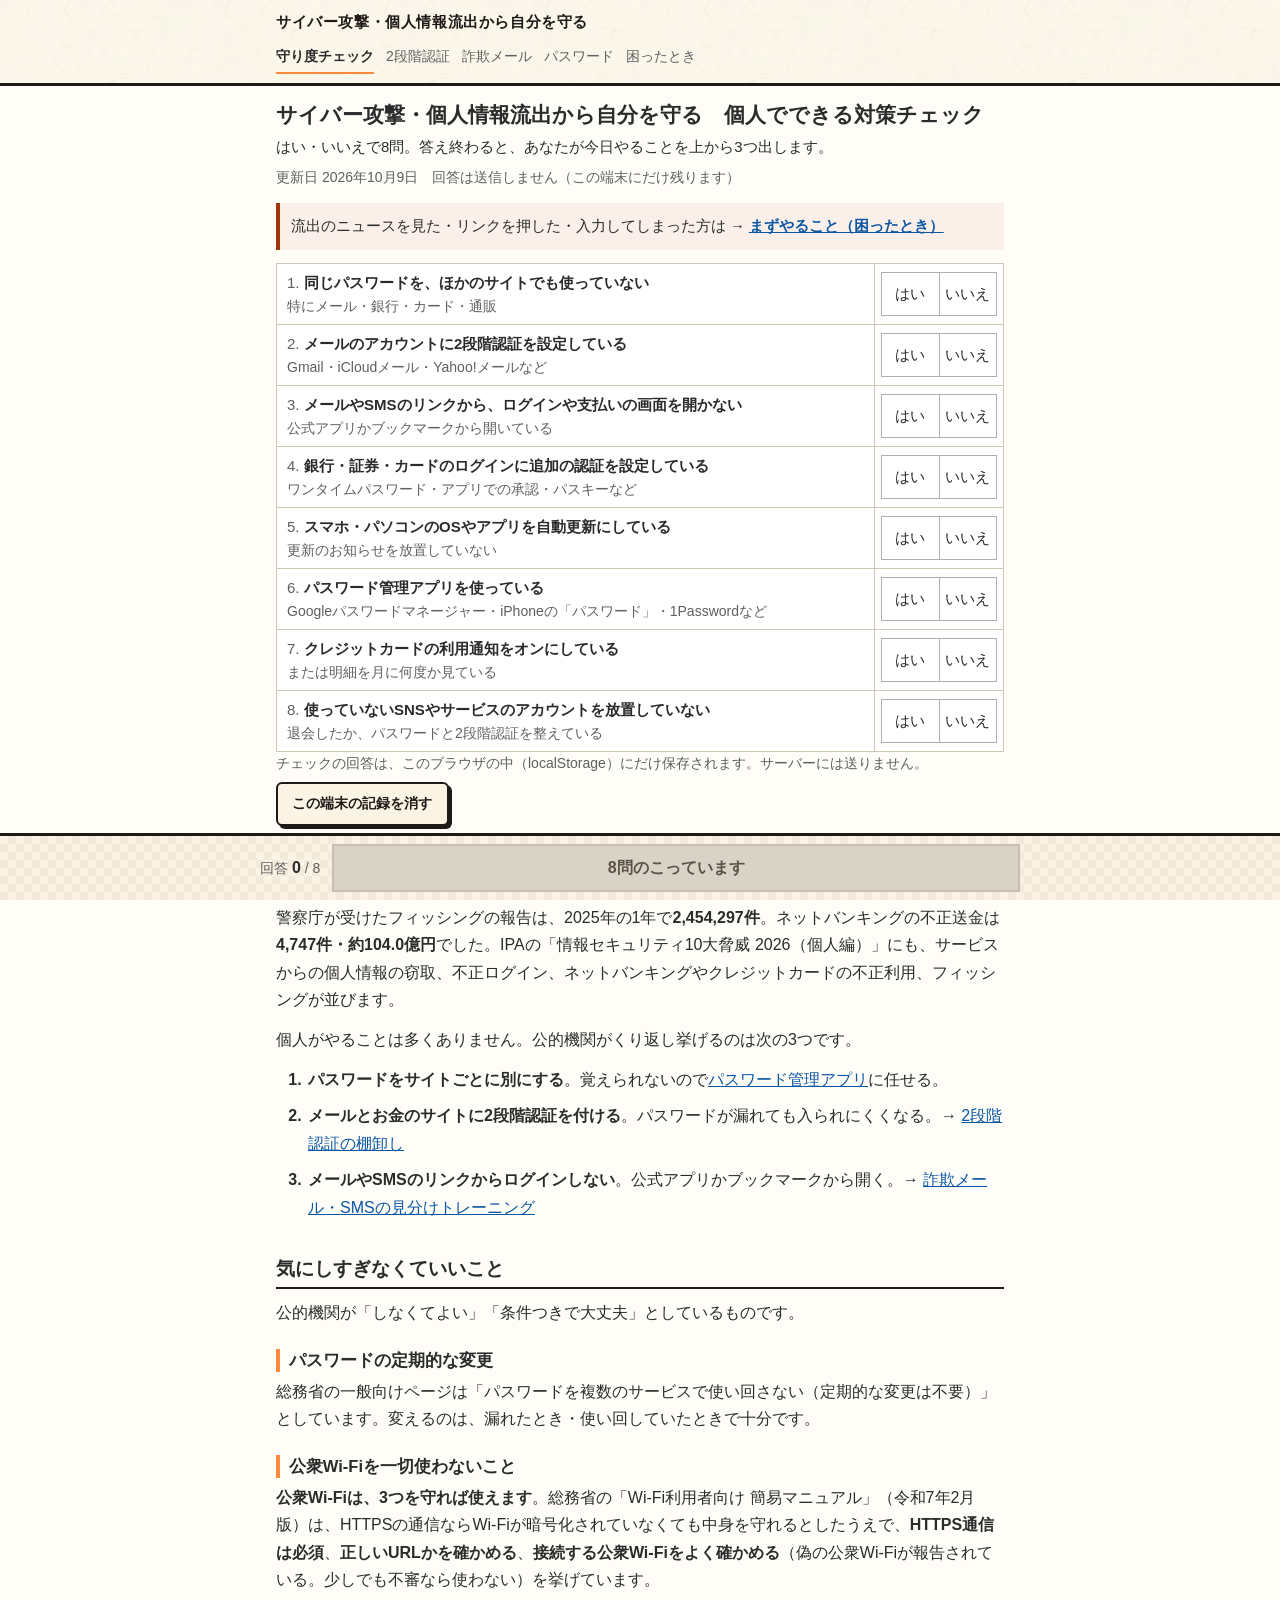
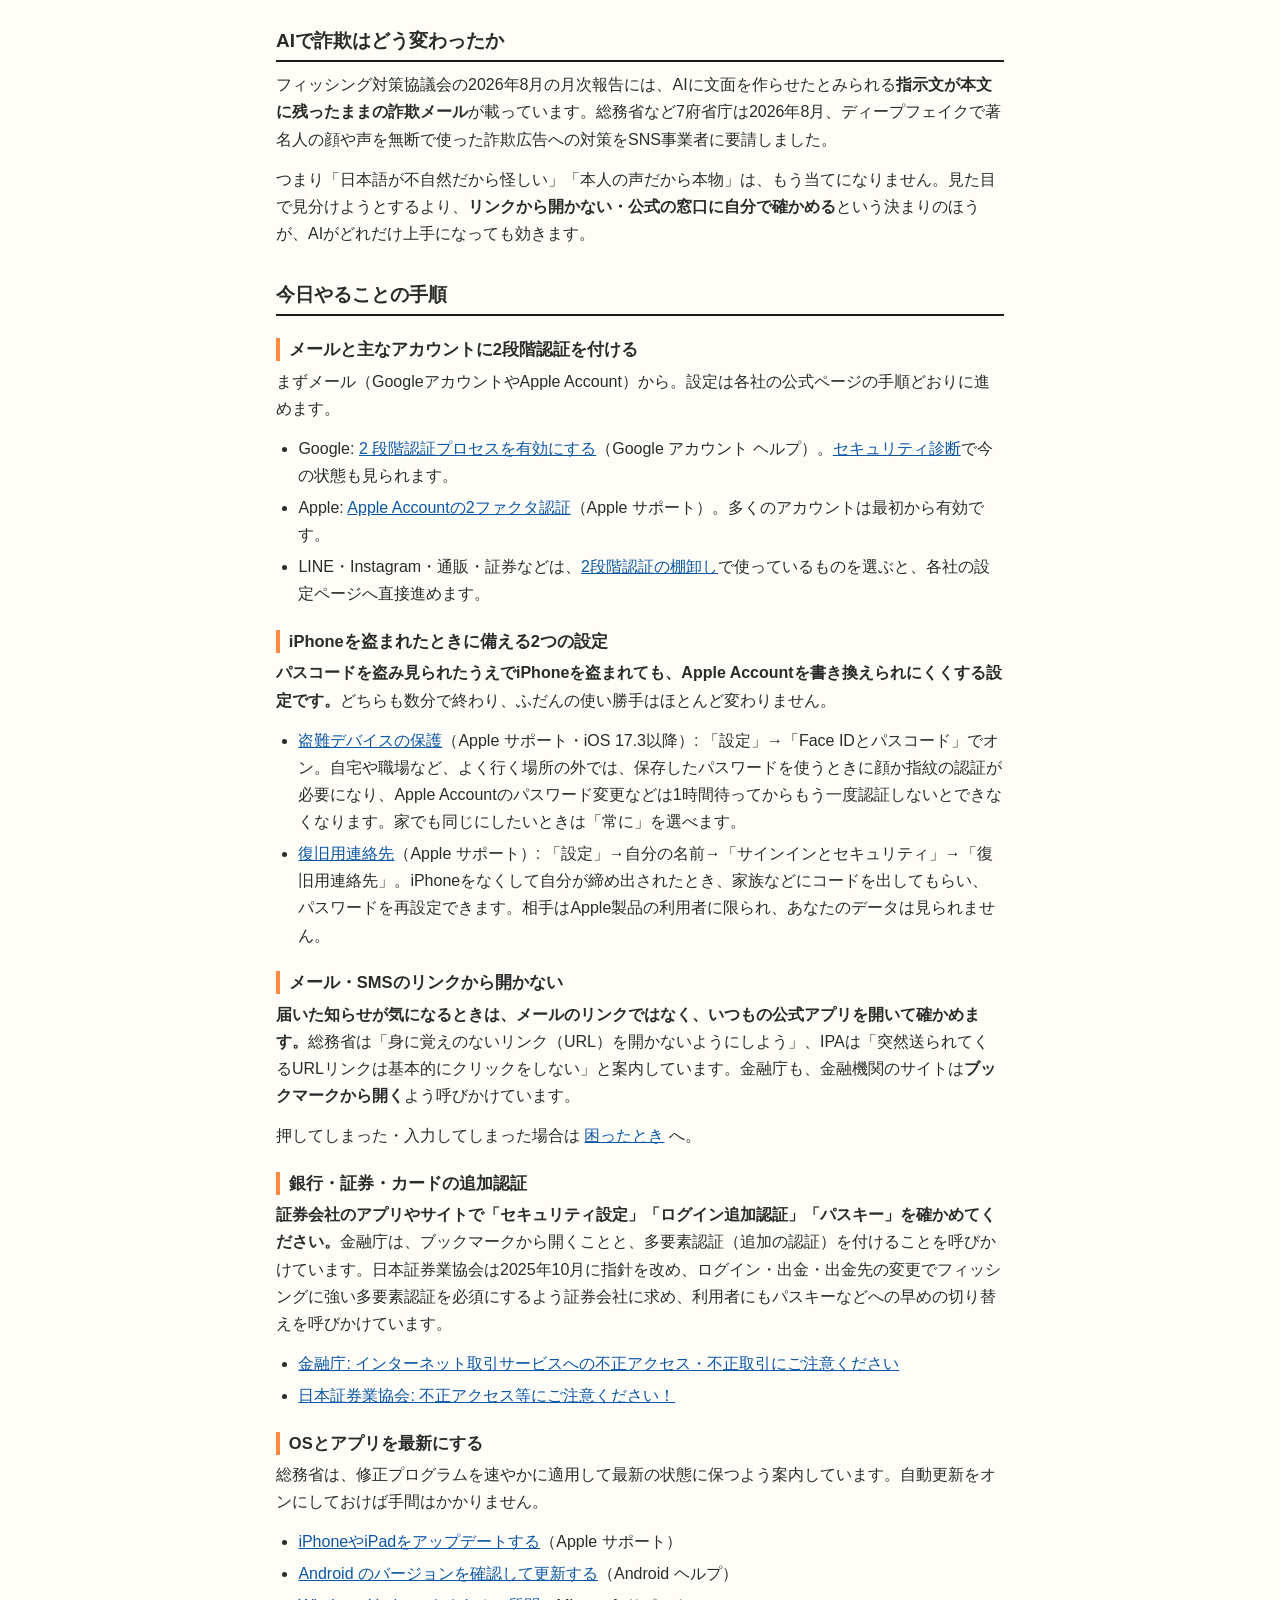
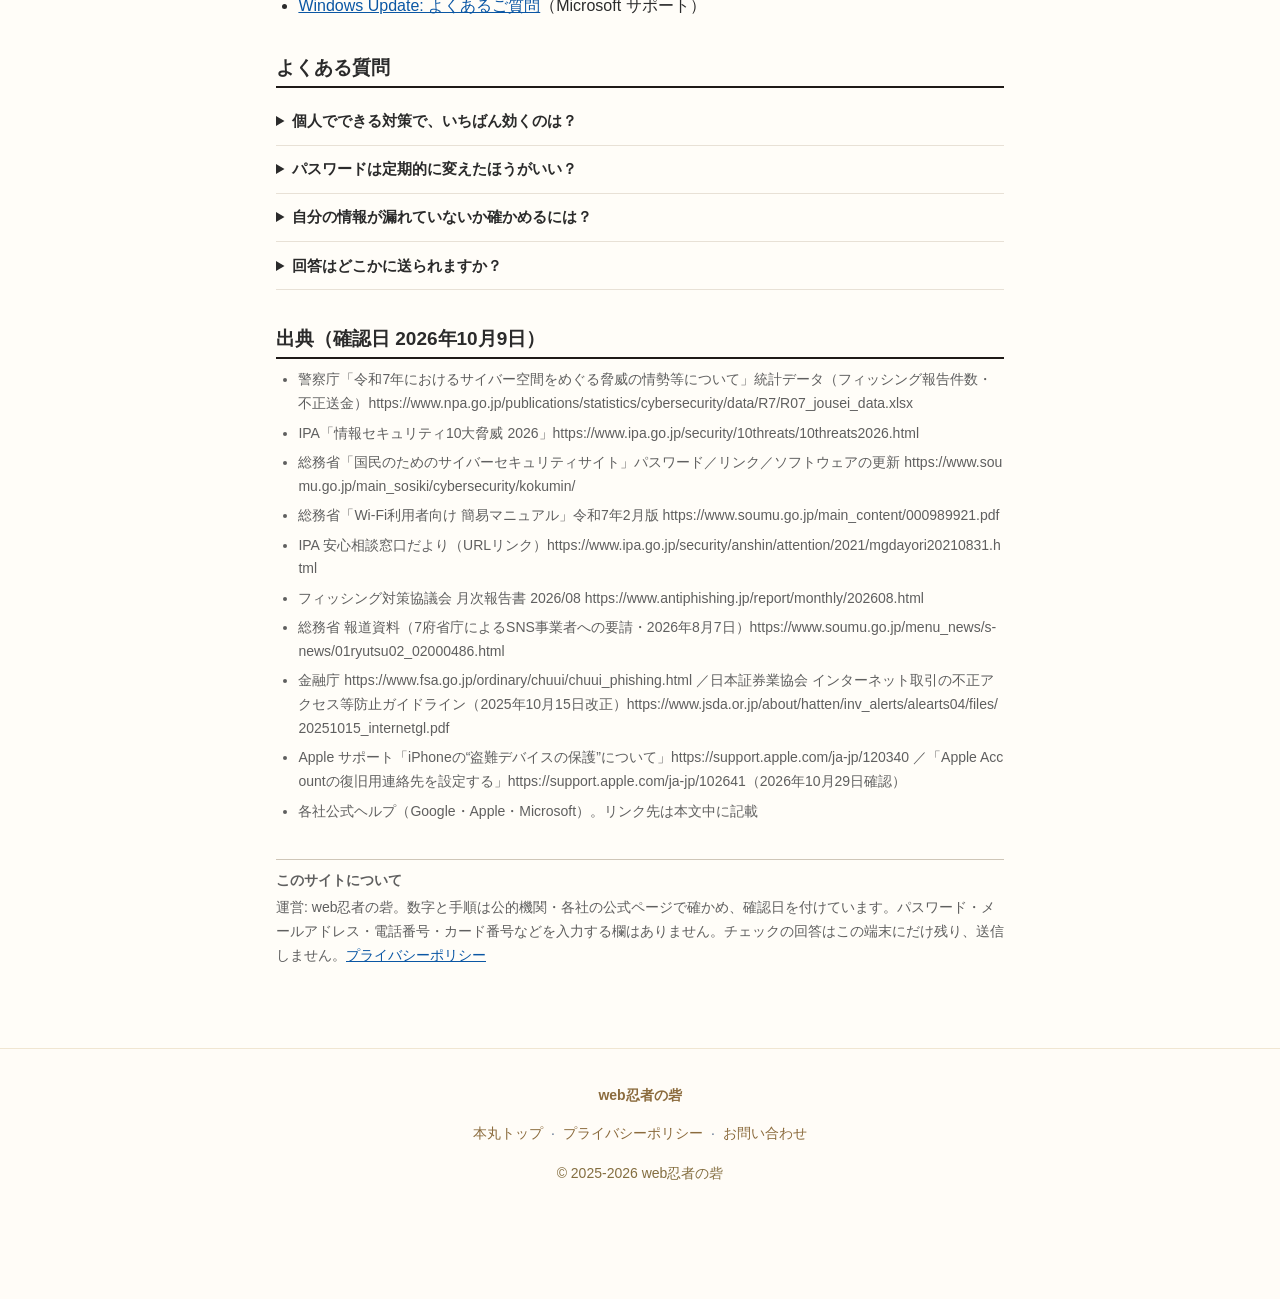
==== index.html @ a3c0a279 "トップの「今日やることの手順」に、iPhoneを盗まれたときに備える2つの設定を追加 盗難デバイスの保護（iOS 17.3以降・よく行く場所の外では生体認証と1時間の待機）と、 復旧用連絡先（締め出さ" ====
<!DOCTYPE html>
<html lang="ja">
<head>
<meta charset="UTF-8">
<meta name="msvalidate.01" content="EF6E7C7B123A3218DAE3B152F5B0764D" />
<meta name="viewport" content="width=device-width, initial-scale=1">
<title>サイバー攻撃・個人情報流出から自分を守る｜個人でできる対策チェック【2026年】</title>
<meta name="description" content="はい・いいえで8問答えると、あなたが今日やるべき対策を上から3つ出します。パスワードの使い回し・2段階認証・メールやSMSのリンク・証券口座やカードの備えを、警察庁・総務省・IPAなど公的機関の情報で確認。入力した内容は送信しません。">
<link rel="canonical" href="https://mamoru.kkpwebninja.com/">
<meta name="robots" content="index,follow,max-image-preview:large">
<meta name="theme-color" content="#e2600f">
<!-- WEBNINJA_UNIFIED_FAVICON -->
<link rel="icon" type="image/png" sizes="32x32" href="/favicon.png">
<link rel="icon" type="image/png" sizes="192x192" href="/favicon-192.png">
<link rel="apple-touch-icon" sizes="180x180" href="/apple-touch-icon.png">
<meta property="og:title" content="サイバー攻撃・個人情報流出から自分を守る｜個人でできる対策チェック">
<meta property="og:description" content="はい・いいえで8問。今日やるべき対策を上から3つ出します。入力した内容は送信しません。">
<meta property="og:type" content="website">
<meta property="og:url" content="https://mamoru.kkpwebninja.com/">
<meta property="og:site_name" content="サイバー攻撃・個人情報流出から自分を守る">
<meta property="og:image" content="https://mamoru.kkpwebninja.com/ogp.jpg?d=20261023b">
<meta name="twitter:card" content="summary_large_image">
<meta name="twitter:image" content="https://mamoru.kkpwebninja.com/ogp.jpg?d=20261023b">
<script src="/ga.js"></script>
<script type="application/ld+json">
{
  "@context":"https://schema.org",
  "@graph":[
    {"@type":"WebApplication","@id":"https://mamoru.kkpwebninja.com/#app","name":"サイバー攻撃・個人情報流出から自分を守る 対策チェック","url":"https://mamoru.kkpwebninja.com/","applicationCategory":"UtilitiesApplication","operatingSystem":"Web","inLanguage":"ja","datePublished":"2026-10-09","dateModified":"2026-10-29","description":"はい・いいえの8問で、個人が今日やるべきサイバー攻撃・個人情報流出への対策を上から3つ出す無料ツール。回答は送信しない。","offers":{"@type":"Offer","price":"0","priceCurrency":"JPY"},"author":{"@type":"Organization","name":"web忍者の砦"},"publisher":{"@type":"Organization","name":"web忍者の砦","url":"https://kkpwebninja.com/"}},
    {"@type":"FAQPage","@id":"https://mamoru.kkpwebninja.com/#faq","mainEntity":[
      {"@type":"Question","name":"個人でできるサイバー攻撃対策で、いちばん効くのは何ですか？","acceptedAnswer":{"@type":"Answer","text":"パスワードをサイトごとに別にすること、メールやお金のサイトに2段階認証を付けること、メールやSMSのリンクからログインしないことの3つです。総務省・警察庁・IPAの一般向けの案内もこの3つを繰り返し挙げています。"}},
      {"@type":"Question","name":"パスワードは定期的に変えたほうがいいですか？","acceptedAnswer":{"@type":"Answer","text":"総務省の一般向けページは、使い回さないことを求めたうえで「定期的な変更は不要」としています。漏れたときや、使い回していたときに変えれば十分です。"}},
      {"@type":"Question","name":"AIで詐欺メールは見分けにくくなっていますか？","acceptedAnswer":{"@type":"Answer","text":"フィッシング対策協議会の2026年8月の月次報告には、AIに文面を作らせたとみられる指示文が本文に残った詐欺メールが載っています。不自然な日本語で見分ける方法は通じにくくなっているので、リンクから開かず、公式アプリやブックマークからログインするのが確実です。"}},
      {"@type":"Question","name":"このチェックの回答はどこかに送られますか？","acceptedAnswer":{"@type":"Answer","text":"送られません。回答はこの端末のブラウザにだけ残り、「この端末の記録を消す」で消せます。パスワードやメールアドレスを入力する欄はありません。"}}
    ]}
  ]
}
</script>
<!-- 共通部品 D4（kkp-kit を kit/ にコピーしたもの。中は手で直さず kkp-kit 側で直して sync.sh）。Web フォントは読まない -->
<link rel="stylesheet" href="/kit/kit.css?v=24214b5">
<link rel="stylesheet" href="/style.css?v=20261025ux">
<script src="/kit/kit.js?v=24214b5" defer></script>
</head>
<body class="hasDock">
<div class="site"><div class="site-in">
  <a class="site-name" href="/">サイバー攻撃・個人情報流出から自分を守る</a>
  <nav class="site-nav"><a href="/" aria-current="page">守り度チェック</a><a href="/nidankai/">2段階認証</a><a href="/sagi/">詐欺メール</a><a href="/password/">パスワード</a><a href="/komattara/">困ったとき</a></nav>
</div></div>
<div class="wrap">
<header>
  <h1>サイバー攻撃・個人情報流出から自分を守る　個人でできる対策チェック</h1>
  <p class="lead">はい・いいえで8問。答え終わると、あなたが今日やることを上から3つ出します。</p>
  <p class="meta">更新日 2026年10月9日　回答は送信しません（この端末にだけ残ります）</p>
  <p class="jump">流出のニュースを見た・リンクを押した・入力してしまった方は → <a href="/komattara/" id="jumpKomattara">まずやること（困ったとき）</a></p>
</header>

<main>
<table class="chk" id="chk" aria-label="守り度チェック"></table>

<section class="result" id="result" aria-live="polite" hidden>
  <p class="score" id="rScore"></p>
  <p class="big" id="rBig"></p>
  <table class="todo" id="rTodo"></table>
  <p class="rest" id="rRest"></p>
  <p class="next" id="rNext"></p>
  <button type="button" class="again" id="again">答えを消して、もう一度</button>
</section>

<p class="note">チェックの回答は、このブラウザの中（localStorage）にだけ保存されます。サーバーには送りません。<button type="button" class="again" id="clearAll">この端末の記録を消す</button></p>

<h2 id="kihon">本当に効くのは、この3つ</h2>
<p>警察庁が受けたフィッシングの報告は、2025年の1年で<b>2,454,297件</b>。ネットバンキングの不正送金は<b>4,747件・約104.0億円</b>でした。IPAの「情報セキュリティ10大脅威 2026（個人編）」にも、サービスからの個人情報の窃取、不正ログイン、ネットバンキングやクレジットカードの不正利用、フィッシングが並びます。</p>
<p>個人がやることは多くありません。公的機関がくり返し挙げるのは次の3つです。</p>
<ol class="steps">
  <li><b>パスワードをサイトごとに別にする</b>。覚えられないので<a href="/password/">パスワード管理アプリ</a>に任せる。</li>
  <li><b>メールとお金のサイトに2段階認証を付ける</b>。パスワードが漏れても入られにくくなる。→ <a href="/nidankai/">2段階認証の棚卸し</a></li>
  <li><b>メールやSMSのリンクからログインしない</b>。公式アプリかブックマークから開く。→ <a href="/sagi/">詐欺メール・SMSの見分けトレーニング</a></li>
</ol>

<h2 id="kinishinai">気にしすぎなくていいこと</h2>
<p>公的機関が「しなくてよい」「条件つきで大丈夫」としているものです。</p>
<h3>パスワードの定期的な変更</h3>
<p>総務省の一般向けページは「パスワードを複数のサービスで使い回さない（定期的な変更は不要）」としています。変えるのは、漏れたとき・使い回していたときで十分です。</p>
<h3>公衆Wi-Fiを一切使わないこと</h3>
<p><b>公衆Wi-Fiは、3つを守れば使えます</b>。総務省の「Wi-Fi利用者向け 簡易マニュアル」（令和7年2月版）は、HTTPSの通信ならWi-Fiが暗号化されていなくても中身を守れるとしたうえで、<b>HTTPS通信は必須</b>、<b>正しいURLかを確かめる</b>、<b>接続する公衆Wi-Fiをよく確かめる</b>（偽の公衆Wi-Fiが報告されている。少しでも不審なら使わない）を挙げています。</p>

<h2 id="ai">AIで詐欺はどう変わったか</h2>
<p>フィッシング対策協議会の2026年8月の月次報告には、AIに文面を作らせたとみられる<b>指示文が本文に残ったままの詐欺メール</b>が載っています。総務省など7府省庁は2026年8月、ディープフェイクで著名人の顔や声を無断で使った詐欺広告への対策をSNS事業者に要請しました。</p>
<p>つまり「日本語が不自然だから怪しい」「本人の声だから本物」は、もう当てになりません。見た目で見分けようとするより、<b>リンクから開かない・公式の窓口に自分で確かめる</b>という決まりのほうが、AIがどれだけ上手になっても効きます。</p>

<h2 id="how">今日やることの手順</h2>
<h3 id="how-2fa">メールと主なアカウントに2段階認証を付ける</h3>
<p>まずメール（GoogleアカウントやApple Account）から。設定は各社の公式ページの手順どおりに進めます。</p>
<ul>
  <li>Google: <a href="https://support.google.com/accounts/answer/185839?hl=ja&amp;co=GENIE.Platform%3DDesktop" target="_blank" rel="noopener">2 段階認証プロセスを有効にする</a>（Google アカウント ヘルプ）。<a href="https://myaccount.google.com/security-checkup" target="_blank" rel="noopener">セキュリティ診断</a>で今の状態も見られます。</li>
  <li>Apple: <a href="https://support.apple.com/ja-jp/102660" target="_blank" rel="noopener">Apple Accountの2ファクタ認証</a>（Apple サポート）。多くのアカウントは最初から有効です。</li>
  <li>LINE・Instagram・通販・証券などは、<a href="/nidankai/">2段階認証の棚卸し</a>で使っているものを選ぶと、各社の設定ページへ直接進めます。</li>
</ul>
<h3 id="how-iphone">iPhoneを盗まれたときに備える2つの設定</h3>
<p><b>パスコードを盗み見られたうえでiPhoneを盗まれても、Apple Accountを書き換えられにくくする設定です。</b>どちらも数分で終わり、ふだんの使い勝手はほとんど変わりません。</p>
<ul>
  <li><a href="https://support.apple.com/ja-jp/120340" target="_blank" rel="noopener">盗難デバイスの保護</a>（Apple サポート・iOS 17.3以降）: 「設定」→「Face IDとパスコード」でオン。自宅や職場など、よく行く場所の外では、保存したパスワードを使うときに顔か指紋の認証が必要になり、Apple Accountのパスワード変更などは1時間待ってからもう一度認証しないとできなくなります。家でも同じにしたいときは「常に」を選べます。</li>
  <li><a href="https://support.apple.com/ja-jp/102641" target="_blank" rel="noopener">復旧用連絡先</a>（Apple サポート）: 「設定」→自分の名前→「サインインとセキュリティ」→「復旧用連絡先」。iPhoneをなくして自分が締め出されたとき、家族などにコードを出してもらい、パスワードを再設定できます。相手はApple製品の利用者に限られ、あなたのデータは見られません。</li>
</ul>
<h3 id="how-link">メール・SMSのリンクから開かない</h3>
<p><b>届いた知らせが気になるときは、メールのリンクではなく、いつもの公式アプリを開いて確かめます。</b>総務省は「身に覚えのないリンク（URL）を開かないようにしよう」、IPAは「突然送られてくるURLリンクは基本的にクリックをしない」と案内しています。金融庁も、金融機関のサイトは<b>ブックマークから開く</b>よう呼びかけています。</p>
<p>押してしまった・入力してしまった場合は <a href="/komattara/">困ったとき</a> へ。</p>
<h3 id="how-money">銀行・証券・カードの追加認証</h3>
<p><b>証券会社のアプリやサイトで「セキュリティ設定」「ログイン追加認証」「パスキー」を確かめてください。</b>金融庁は、ブックマークから開くことと、多要素認証（追加の認証）を付けることを呼びかけています。日本証券業協会は2025年10月に指針を改め、ログイン・出金・出金先の変更でフィッシングに強い多要素認証を必須にするよう証券会社に求め、利用者にもパスキーなどへの早めの切り替えを呼びかけています。</p>
<ul>
  <li><a href="https://www.fsa.go.jp/ordinary/chuui/chuui_phishing.html" target="_blank" rel="noopener">金融庁: インターネット取引サービスへの不正アクセス・不正取引にご注意ください</a></li>
  <li><a href="https://www.jsda.or.jp/about/hatten/inv_alerts/alearts04/index.html" target="_blank" rel="noopener">日本証券業協会: 不正アクセス等にご注意ください！</a></li>
</ul>
<h3 id="how-update">OSとアプリを最新にする</h3>
<p>総務省は、修正プログラムを速やかに適用して最新の状態に保つよう案内しています。自動更新をオンにしておけば手間はかかりません。</p>
<ul>
  <li><a href="https://support.apple.com/ja-jp/118575" target="_blank" rel="noopener">iPhoneやiPadをアップデートする</a>（Apple サポート）</li>
  <li><a href="https://support.google.com/android/answer/7680439?hl=ja" target="_blank" rel="noopener">Android のバージョンを確認して更新する</a>（Android ヘルプ）</li>
  <li><a href="https://support.microsoft.com/ja-jp/windows/windows-update-faq-8a903416-6f45-0718-f5c7-375e92dddeb2" target="_blank" rel="noopener">Windows Update: よくあるご質問</a>（Microsoft サポート）</li>
</ul>

<section class="faq" id="faq">
<h2>よくある質問</h2>
<details><summary>個人でできる対策で、いちばん効くのは？</summary><p>パスワードをサイトごとに別にする、メールとお金のサイトに2段階認証を付ける、メールやSMSのリンクからログインしない、の3つです。上のチェックで「いいえ」が付いたものから順に片づけてください。</p></details>
<details><summary>パスワードは定期的に変えたほうがいい？</summary><p>総務省は「定期的な変更は不要」としています。使い回しをやめることのほうが大事です。</p></details>
<details><summary>自分の情報が漏れていないか確かめるには？</summary><p>Googleアカウントの「パスワード チェックアップ」や、iPhoneの「パスワード」アプリが、漏れたパスワードを知らせてくれます。このサイトではメールアドレスやパスワードを入力して調べる機能は作っていません。</p></details>
<details><summary>回答はどこかに送られますか？</summary><p>送られません。このブラウザの中にだけ残り、「この端末の記録を消す」で消せます。</p></details>
</section>

<h2 id="shutten">出典（確認日 2026年10月9日）</h2>
<ul class="sources">
  <li>警察庁「令和7年におけるサイバー空間をめぐる脅威の情勢等について」統計データ（フィッシング報告件数・不正送金）https://www.npa.go.jp/publications/statistics/cybersecurity/data/R7/R07_jousei_data.xlsx</li>
  <li>IPA「情報セキュリティ10大脅威 2026」https://www.ipa.go.jp/security/10threats/10threats2026.html</li>
  <li>総務省「国民のためのサイバーセキュリティサイト」パスワード／リンク／ソフトウェアの更新 https://www.soumu.go.jp/main_sosiki/cybersecurity/kokumin/</li>
  <li>総務省「Wi-Fi利用者向け 簡易マニュアル」令和7年2月版 https://www.soumu.go.jp/main_content/000989921.pdf</li>
  <li>IPA 安心相談窓口だより（URLリンク）https://www.ipa.go.jp/security/anshin/attention/2021/mgdayori20210831.html</li>
  <li>フィッシング対策協議会 月次報告書 2026/08 https://www.antiphishing.jp/report/monthly/202608.html</li>
  <li>総務省 報道資料（7府省庁によるSNS事業者への要請・2026年8月7日）https://www.soumu.go.jp/menu_news/s-news/01ryutsu02_02000486.html</li>
  <li>金融庁 https://www.fsa.go.jp/ordinary/chuui/chuui_phishing.html ／日本証券業協会 インターネット取引の不正アクセス等防止ガイドライン（2025年10月15日改正）https://www.jsda.or.jp/about/hatten/inv_alerts/alearts04/files/20251015_internetgl.pdf</li>
  <li>Apple サポート「iPhoneの“盗難デバイスの保護”について」https://support.apple.com/ja-jp/120340 ／「Apple Accountの復旧用連絡先を設定する」https://support.apple.com/ja-jp/102641（2026年10月29日確認）</li>
  <li>各社公式ヘルプ（Google・Apple・Microsoft）。リンク先は本文中に記載</li>
</ul>

<div class="author"><b>このサイトについて</b>
<p>運営: web忍者の砦。数字と手順は公的機関・各社の公式ページで確かめ、確認日を付けています。パスワード・メールアドレス・電話番号・カード番号などを入力する欄はありません。チェックの回答はこの端末にだけ残り、送信しません。<a href="https://privacypolicy.kkpwebninja.com/" target="_blank" rel="noopener">プライバシーポリシー</a></p></div>
</main>
</div>

<div id="dock"><div class="in"><span class="prog">回答 <b id="dAns">0</b> / <span id="dTot">8</span></span><button type="button" id="dBtn" disabled>8問すべて答えると結果が出ます</button></div></div>

<!-- WEBNINJA_UNIFIED_FOOTER -->
<footer class="uf">
  <div class="uf-name">web忍者の砦</div>
  <div><a href="https://kkpwebninja.com/" target="_blank" rel="noopener">本丸トップ</a>·<a href="https://privacypolicy.kkpwebninja.com/" target="_blank" rel="noopener">プライバシーポリシー</a>·<a href="https://kkpwebninja.com/otoiawase" target="_blank" rel="noopener">お問い合わせ</a></div>
  <div class="uf-c">© 2025-2026 web忍者の砦</div>
</footer>
<script src="/store.js"></script>
<script src="/check.js"></script>
<script src="/app.js"></script>
</body>
</html>
---- kit/kit.css ----
/* =====================================================================
   kkp-kit  —  web忍者の砦 共通部品（D4 ストリート和忍者・仕上げ版）
   使い方は README.md。各サイトの kit/ にコピーして使う（外部参照しない）。
   クラスと変数はすべて k- / --k- で始まる（既存の .btn や .card とぶつけない）。
   絵は kit/img/ の WebP。url() はこのファイルからの相対なので、kit/ の中身ごとコピーする。
   ===================================================================== */

:root{
  /* 色はオレンジ・クリーム＋墨にしぼる（2026-10-20）。朱＝強調／オレンジ＝木札と票と進み具合。萌黄と金は変数だけ残す（kit の部品では使わない） */
  --k-sumi:#1f1a17; --k-kinari:#fbf3e4; --k-surface:#fffdf8;
  --k-orange:#ff8a3d; --k-shu:#c93b23; --k-moegi:#8cbf3f; --k-kin:#c9a13b;
  --k-text-2:#4a3f37; --k-line-soft:rgba(31,26,23,.15);
  /* 影は墨の斜めずらし1種類だけ（ぼかしの影は使わない） */
  --k-sh-l:4px 4px 0 var(--k-sumi); --k-sh-s:3px 3px 0 var(--k-sumi);
  /* 角は2段、ふちは2段 */
  --k-r:6px; --k-r-pill:999px; --k-bw:3px; --k-bw-s:2px;
  /* 書体: 筆＝サイト名と大きな題字だけ／見出し＝丸ゴシックの太字／太字＝ボタン・数字・短い言葉／本文＝丸ゴシック（2026-10-20 読みやすさの見直し） */
  --k-brush:"Yuji Syuku",serif;
  --k-head:"M PLUS Rounded 1c","Zen Maru Gothic","Hiragino Maru Gothic ProN","BIZ UDPGothic","Noto Sans JP",system-ui,sans-serif;
  --k-bold:"RocknRoll One","M PLUS Rounded 1c",sans-serif;
  --k-body:"M PLUS Rounded 1c",system-ui,sans-serif;
  /* 白い文字の墨のふち（2px） */
  --k-outline:2px 0 0 var(--k-sumi),-2px 0 0 var(--k-sumi),0 2px 0 var(--k-sumi),0 -2px 0 var(--k-sumi),2px 2px 0 var(--k-sumi),-2px -2px 0 var(--k-sumi),2px -2px 0 var(--k-sumi),-2px 2px 0 var(--k-sumi);
  /* 道しるべの印（オレンジの矢羽根の札） */
  --k-sign:url("data:image/svg+xml,%3Csvg%20xmlns%3D%22http%3A//www.w3.org/2000/svg%22%20viewBox%3D%220%200%2060%2030%22%20preserveAspectRatio%3D%22none%22%3E%3Cpath%20d%3D%22M2%202H45L58%2015L45%2028H2Z%22%20fill%3D%22%23ef8433%22%20stroke%3D%22%231f1a17%22%20stroke-width%3D%222.5%22%20stroke-linejoin%3D%22round%22/%3E%3Cpath%20d%3D%22M5%205H44%22%20stroke%3D%22%23ffb877%22%20stroke-width%3D%222%22%20stroke-linecap%3D%22round%22/%3E%3Ccircle%20cx%3D%228%22%20cy%3D%2215%22%20r%3D%222%22%20fill%3D%22%231f1a17%22/%3E%3C/svg%3E");
}

/* ---------- 地と文字組み ---------- */
.k-page{margin:0;background:var(--k-surface);color:var(--k-sumi);font-family:var(--k-body);font-size:16px;line-height:1.7;-webkit-text-size-adjust:100%}
.k-page p,.k-page li{letter-spacing:.02em}
.k-page small{font-size:max(14px,.85em);letter-spacing:.04em;line-height:1.5}
.k-page :focus-visible{outline:4px double var(--k-shu);outline-offset:3px}
.k-wrap{max-width:1120px;margin:0 auto;padding:0 16px}
.k-num{font-variant-numeric:tabular-nums;font-feature-settings:"tnum" 1}
.k-washi{background:var(--k-kinari) url(img/d4-washi.webp) 0 0/320px auto}

/* ---------- ボタン（主＝木札／副／小／大） ---------- */
.k-btn{display:inline-flex;align-items:center;justify-content:center;font-family:var(--k-bold);font-weight:400;letter-spacing:.04em;line-height:1.2;font-feature-settings:"palt" 1;text-decoration:none;cursor:pointer;transition:transform .08s,box-shadow .08s,filter .08s,background .15s;-webkit-tap-highlight-color:transparent}
.k-btn-main{position:relative;min-height:56px;padding:0 18px;border-style:solid;border-width:12px 16px;border-image:url(img/d3-wood.webp) 40 50 fill / 12px 16px stretch;background:none;color:#fff;font-size:17px;text-shadow:var(--k-outline);filter:drop-shadow(4px 4px 0 var(--k-sumi));white-space:nowrap}
.k-btn-main::after{content:"";position:absolute;inset:-12px -16px;pointer-events:none;background:linear-gradient(110deg,transparent 38%,rgba(255,255,255,.65) 50%,transparent 62%) no-repeat;background-size:260% 100%;background-position:120% 0;-webkit-mask:url(img/d3-wood.webp) center/100% 100% no-repeat;mask:url(img/d3-wood.webp) center/100% 100% no-repeat;transition:background-position .7s ease}
.k-btn-main:hover::after,.k-btn-main:focus-visible::after{background-position:-20% 0}
.k-btn-main:active{transform:translate(4px,4px);filter:drop-shadow(0 0 0 var(--k-sumi))}
.k-btn-big{min-height:72px;font-size:26px;letter-spacing:.12em}
.k-btn-sub{min-height:48px;padding:0 18px;border:var(--k-bw) solid var(--k-sumi);border-radius:var(--k-r);background:var(--k-kinari);color:var(--k-sumi);font-size:16px;box-shadow:var(--k-sh-l)}
.k-btn-sub:hover{background:#fff}
.k-btn-sub:active{transform:translate(4px,4px);box-shadow:0 0 0 var(--k-sumi)}
.k-btn-sm{min-height:44px;padding:0 14px;border:var(--k-bw-s) solid var(--k-sumi);border-radius:var(--k-r);background:var(--k-shu);color:#fff;font-size:15px;box-shadow:var(--k-sh-s)}
.k-btn-sm:hover{background:#e35539}
.k-btn-sm:active{transform:translate(3px,3px);box-shadow:0 0 0 var(--k-sumi)}
.k-btn[disabled],.k-btn[aria-disabled="true"]{opacity:.5;pointer-events:none}

/* ---------- 見出し（墨の筆跡に白抜き） ----------
   墨は3枚（左の筆の入り d2-ink-l・真ん中 d2-ink-m・右の端 d2-ink-r）。両端の形は固定で、真ん中だけが伸びる。
   長い見出しは墨ごと横に伸び、入りきらなければ折り返して墨が縦に伸びる（白い字が墨の外に出ない）。
   はね・飛び散った粒はない（2026-10-20）。16字を超える見出しは .k-h2（帯なし）のほうが読みやすい。 */
.k-hd{display:inline-block;box-sizing:border-box;max-width:100%;margin:0;padding:12px 22px 14px 70px;background:url(img/d2-ink-l.webp) 0 0/68px 100% no-repeat,url(img/d2-ink-r.webp) 100% 0/14px 100% no-repeat,url(img/d2-ink-m.webp) 62px 0/calc(100% - 69px) 100% no-repeat;color:#fff;text-shadow:0 0 2px var(--k-sumi);font-family:var(--k-head);font-weight:800;font-size:22px;letter-spacing:.04em;line-height:1.3;font-feature-settings:"palt" 1;word-break:auto-phrase;text-wrap:balance;transform:rotate(-1deg)}
@media (min-width:600px){.k-hd{font-size:26px;padding:14px 26px 16px 84px;background-size:80px 100%,16px 100%,calc(100% - 80px) 100%;background-position:0 0,100% 0,72px 0}}
.k-hd-brush{margin:0;font-family:var(--k-brush);font-weight:400;font-size:24px;letter-spacing:.08em;line-height:1.2}   /* 筆を残すのはサイト名・大きな題字（24px 以上）だけ */
/* 節見出し（帯なし）。筆＋墨2pxの下線。長い見出し・読みもの・FAQ の見出しに。古い「左オレンジ線＋薄い帯」の置き換え */
.k-h2{margin:32px 0 12px;padding:0 0 6px;border-bottom:var(--k-bw-s) solid var(--k-sumi);color:var(--k-sumi);font-family:var(--k-head);font-weight:800;font-size:22px;letter-spacing:.02em;line-height:1.4;font-feature-settings:"palt" 1;word-break:auto-phrase;text-wrap:balance}
.k-h2-bold{font-family:var(--k-bold);font-weight:400;letter-spacing:.04em}   /* RocknRoll One の太字にしたいとき */
.k-h3{margin:24px 0 8px;padding:0 0 0 10px;border-left:3px solid var(--k-sumi);color:var(--k-sumi);font-family:var(--k-bold);font-weight:400;font-size:18px;letter-spacing:.04em;line-height:1.45;font-feature-settings:"palt" 1}
@media (min-width:600px){.k-h2{font-size:26px}}

/* ---------- 枠（カード）と面 ---------- */
/* 影は「押せるもの」だけ（a.k-card・ボタン・タブ）。ただの入れ物（div.k-card・.k-panel）は影なし＝重ねても重く見えない */
.k-card{position:relative;display:block;padding:12px 16px 14px;background:var(--k-surface) url(img/d4-washi.webp) 0 0/320px auto;border:var(--k-bw-s) solid var(--k-sumi);border-radius:var(--k-r);color:var(--k-sumi);text-decoration:none}
.k-card h3,.k-card .k-card-t{margin:0;font-family:var(--k-bold);font-weight:400;font-size:17px;line-height:1.4;font-feature-settings:"palt" 1}
.k-card p,.k-card .k-card-d{margin:2px 0 0;font-size:14px;line-height:1.55;color:var(--k-text-2)}
/* 押せるカード（a.k-card.k-go）: 右に「開く」の道しるべ。押すと沈む */
a.k-card{border-width:var(--k-bw);box-shadow:var(--k-sh-l);transition:transform .08s,box-shadow .08s}
a.k-card:hover{background-color:#fff}
a.k-card:active{transform:translate(4px,4px);box-shadow:0 0 0 var(--k-sumi)}
a.k-card:hover h3,a.k-card:focus-visible h3{text-decoration:underline;text-decoration-color:var(--k-orange);text-decoration-thickness:3px;text-underline-offset:4px}
.k-go{padding-right:100px}
.k-go::after{content:"開く";position:absolute;right:10px;top:50%;margin-top:-17px;display:grid;place-items:center;box-sizing:border-box;width:72px;height:34px;padding:0 14px;background:var(--k-sign) center/100% 100% no-repeat;font-family:var(--k-bold);font-size:14px;letter-spacing:.06em;color:#fff;text-shadow:var(--k-outline);transition:transform .2s cubic-bezier(.4,.1,.3,1)}
.k-go:hover::after,.k-go:focus-visible::after{transform:translateX(4px)}
.k-go:active::after{transform:translateX(6px)}
.k-go[data-go]::after{content:attr(data-go)}
/* 面（いまの使いどき・設定の箱など）: 和紙の地＋端だけ青海波 */
.k-panel{position:relative;isolation:isolate;padding:16px 16px 20px;background:var(--k-kinari) url(img/d4-washi.webp) 0 0/320px auto;border:var(--k-bw-s) solid var(--k-sumi);border-radius:var(--k-r)}
.k-panel::before{content:"";position:absolute;inset:0;z-index:-1;border-radius:inherit;background:url(img/d2-seigaiha.webp) 0 0/220px auto;opacity:.3;-webkit-mask:radial-gradient(ellipse at 50% 45%,transparent 68%,#000 100%);mask:radial-gradient(ellipse at 50% 45%,transparent 68%,#000 100%);pointer-events:none}
/* 市松（下の操作帯・帯の地） */
.k-ichimatsu{background-color:var(--k-kinari);background-image:conic-gradient(rgba(31,26,23,.045) 25%,transparent 0 50%,rgba(31,26,23,.045) 0 75%,transparent 0);background-size:16px 16px}

/* ---------- 道しるべの印と文字リンク ---------- */
.k-sign{display:inline-block;flex:none;width:22px;height:15px;vertical-align:-2px;background:var(--k-sign) center/100% 100% no-repeat;transition:transform .2s}
.k-link{display:inline-flex;align-items:center;gap:6px;min-height:44px;color:var(--k-sumi);font-weight:700;text-decoration:underline;text-decoration-color:var(--k-orange);text-decoration-thickness:2px;text-underline-offset:4px}
.k-link::after{content:"";display:inline-block;flex:none;width:22px;height:15px;background:var(--k-sign) center/100% 100% no-repeat;transition:transform .2s}
.k-link:hover{color:var(--k-shu)}
.k-link:hover::after,.k-link:active::after{transform:translateX(4px)}
.k-link-inline{display:inline;min-height:0}
/* 一覧の中の太い文字リンク（行全体が押せる高さ44px） */
.k-link-strong{display:inline-flex;align-items:center;min-height:44px;color:var(--k-sumi);font-family:var(--k-bold);font-size:17px;font-feature-settings:"palt" 1;text-decoration:underline;text-decoration-color:var(--k-orange);text-decoration-thickness:3px;text-underline-offset:5px}
.k-link-strong::after{content:"";display:inline-block;flex:none;width:34px;height:22px;margin-left:8px;background:var(--k-sign) center/100% 100% no-repeat;transition:transform .2s cubic-bezier(.4,.1,.3,1)}
.k-link-strong:hover{color:var(--k-shu)}
.k-link-strong:hover::after,.k-link-strong:focus-visible::after{transform:translateX(4px) rotate(-4deg)}
.k-link-strong:active::after{transform:translateX(6px)}

/* ---------- タブ ---------- */
.k-tabs{display:flex;flex-wrap:wrap;gap:8px}
.k-tabs>button,.k-tabs>a{display:inline-flex;align-items:center;justify-content:center;min-height:44px;padding:0 16px;border:var(--k-bw-s) solid var(--k-sumi);border-radius:var(--k-r-pill);background:var(--k-surface);color:var(--k-sumi);font-family:var(--k-bold);font-size:15px;font-feature-settings:"palt" 1;text-decoration:none;cursor:pointer;box-shadow:var(--k-sh-s);white-space:nowrap}
.k-tabs>[aria-selected="true"],.k-tabs>[aria-current="true"],.k-tabs>.on{background:var(--k-shu);color:#fff;transform:translate(3px,3px);box-shadow:0 0 0 var(--k-sumi)}

/* ---------- 札 ---------- */
.k-fuda-new{display:inline-grid;place-items:center;width:92px;height:68px;background:url(img/d3-burst.webp) center/100% 100% no-repeat;font-family:var(--k-bold);font-size:15px;color:var(--k-sumi);transform:rotate(-6deg);font-feature-settings:"palt" 1}
.k-fuda-osusume{display:inline-grid;place-items:center;width:108px;height:46px;background:url(img/d3-hanko-rect.webp) center/100% 100% no-repeat;font-family:var(--k-bold);font-size:15px;color:var(--k-shu);transform:rotate(-4deg);font-feature-settings:"palt" 1}
/* 小さな朱の札（新作など）。カードの中では見出しの上に置く */
.k-tag{display:inline-block;margin:0 0 4px;padding:1px 8px;background:var(--k-shu);color:#fff;border:var(--k-bw-s) solid var(--k-sumi);border-radius:4px;font-size:14px;font-weight:700;letter-spacing:.04em;line-height:1.4}
/* 縦書きの札（カードの角に下がる） */
.k-tate-tag{position:absolute;top:-3px;right:12px;padding:8px 5px 10px;writing-mode:vertical-rl;text-orientation:upright;background:var(--k-shu);color:#fff;border:var(--k-bw-s) solid var(--k-sumi);border-top:0;border-radius:0 0 6px 6px;font-family:var(--k-head);font-weight:800;font-size:14px;letter-spacing:.1em;line-height:1}
/* 朱の枠の小札（毎日更新など） */
.k-upd{display:inline-block;margin-left:8px;padding:0 6px;border:var(--k-bw-s) solid var(--k-shu);border-radius:4px;color:var(--k-shu);font-family:var(--k-body);font-size:14px;font-weight:700;line-height:1.6;vertical-align:2px;transform:rotate(-3deg)}

/* ---------- 縦書き ---------- */
.k-tate{writing-mode:vertical-rl;text-orientation:upright;font-family:var(--k-head);font-weight:800;font-size:18px;letter-spacing:.12em;line-height:1}

/* ---------- 巻物の結果欄 ---------- */
.k-result{position:relative;display:block;border-style:solid;border-width:16px 42px;border-image:url(img/d3-scroll.webp) 56 84 fill / 16px 42px stretch;padding:4px 0;text-align:center}
.k-result small{display:block;font-size:14px;font-weight:700;color:var(--k-text-2)}
.k-result b{display:block;font-family:var(--k-bold);font-weight:400;font-size:32px;line-height:1.25;color:var(--k-shu);letter-spacing:.04em;text-shadow:var(--k-outline);font-variant-numeric:tabular-nums}
/* 巻物の札（小見出しを巻物に載せる） */
.k-scroll-label{display:inline-grid;place-items:center;min-width:200px;height:52px;padding:0 44px;background:url(img/d3-scroll.webp) center/100% 100% no-repeat;font-family:var(--k-head);font-weight:800;font-size:20px;letter-spacing:.04em;font-feature-settings:"palt" 1}

/* ---------- 進み具合のバー（オレンジ。2026-10-20 に萌黄から変更＝色はオレンジ・クリーム＋墨にしぼる） ---------- */
.k-bar{position:relative;height:20px;border:var(--k-bw-s) solid var(--k-sumi);border-radius:var(--k-r-pill);background:var(--k-surface)}
.k-bar>i{display:block;height:100%;width:0;border-radius:var(--k-r-pill);background:var(--k-orange);transition:width .4s}
.k-bar>img{position:absolute;top:50%;width:34px;transform:translate(-50%,-50%);transition:left .4s}

/* ---------- 判子・落款・金 ---------- */
.k-stamp{display:inline-grid;place-items:center;width:54px;height:54px;background:url(img/d4-hanko.webp) center/100% 100% no-repeat;font-family:var(--k-head);font-weight:800;font-size:21px;color:var(--k-shu);transform:rotate(-8deg)}
.k-seal{display:inline-grid;place-items:center;width:34px;height:34px;background:url(img/d4-seal.webp) center/100% 100% no-repeat;color:#fff;font-family:var(--k-head);font-weight:800;font-size:17px;line-height:1;flex:none}
.k-kin{position:absolute;pointer-events:none;width:56px;opacity:.95}
.k-kin-num{color:var(--k-kin);text-shadow:1px 1px 0 var(--k-sumi)}

/* ---------- 背景（ぱっと見は無地、よく見ると作り込み） ---------- */
/* 親に .k-scene を付け、中に <div class="k-bg" aria-hidden="true"> を置いて飾りを入れる */
.k-scene{position:relative;isolation:isolate;overflow:hidden}
.k-bg{position:absolute;inset:0;z-index:-1;overflow:hidden;pointer-events:none}
.k-deco{position:absolute;pointer-events:none;user-select:none}
.k-mon{width:360px;opacity:.06}             /* 丸紋の透かし: 大きく1つだけ 0.04〜0.07 */
.k-kasumi{width:420px;opacity:.14}          /* すやり霞: まとまりの切れ目だけ 0.1〜0.16。文字の下に置かない */
.k-ninja{width:14px;opacity:.36}            /* 隠し忍者: 1ページに1か所だけ */
.k-line{left:0;right:0;bottom:0;height:46px;background:url(img/d4-line.webp) left bottom/auto 100% repeat-x;opacity:.08}  /* 砦の線: 下端に（文字の下に来るなら下の余白を46px以上あける） */
/* 季節の散らし: kit.js が <html data-k-season="momiji|yuki|shochikubai|sakura"> を月で付ける。絵がある季節だけ出る */
.k-season{display:none}
[data-k-season="momiji"] .k-season-momiji{display:block}
[data-k-season="yuki"] .k-season-yuki{display:block}
[data-k-season="shochikubai"] .k-season-shochikubai{display:block}
[data-k-season="sakura"] .k-season-sakura{display:block}
/* 季節の散らしは1つの飾りの入れ物（.k-bg）に1つまで。2つ目以降は出さない */
.k-bg .k-season~.k-season{display:none!important}

/* ---------- 下に固定する操作帯（スマホの主操作） ---------- */
.k-fix{position:sticky;bottom:0;z-index:30;display:flex;gap:12px;flex-wrap:wrap;justify-content:center;padding:12px 16px calc(12px + env(safe-area-inset-bottom));border-top:var(--k-bw) solid var(--k-sumi);background-color:var(--k-kinari);background-image:conic-gradient(rgba(31,26,23,.04) 25%,transparent 0 50%,rgba(31,26,23,.04) 0 75%,transparent 0);background-size:16px 16px}
.k-fix .k-btn-main{flex:1 1 180px;min-width:0;padding:0 6px}

/* ---------- 広告枠（標準サイズ。format=auto は使わない） ---------- */
.kkp-ad{text-align:center;margin:1.4rem auto 0;max-width:680px;min-height:288px;padding-top:6px}
.kkp-ad-label{font-size:12px;color:var(--k-text-2);letter-spacing:.04em;margin:0 0 6px;line-height:1}
.kkp-ad ins.adsbygoogle{display:block;width:300px;height:250px;margin:0 auto}
@media(min-width:768px){.kkp-ad{min-height:318px}.kkp-ad ins.adsbygoogle{width:336px;height:280px}}

/* ---------- 動き（巻物が開く・判子が押される）。押したときは静かに沈むだけ（墨の粒は 2026-10-20 にやめた） ---------- */
@keyframes k-unroll{from{clip-path:inset(0 46% 0 46%)}to{clip-path:inset(0 0 0 0)}}
@keyframes k-stamp{0%{opacity:0;transform:scale(2.4) rotate(-8deg)}60%{opacity:1;transform:scale(.92) rotate(-8deg)}100%{opacity:1;transform:scale(1) rotate(-8deg)}}
.k-play .k-anim-unroll{animation:k-unroll .7s cubic-bezier(.2,.8,.2,1) both}
.k-play .k-anim-stamp{animation:k-stamp .35s cubic-bezier(.3,1.4,.5,1) .65s both}
/* .k-ink-on: ボタン以外で「押すと少し沈む」を付けたいもの（名前は前のまま。粒は出ない） */
.k-ink-on{transition:transform .08s}
.k-ink-on:active{transform:translate(2px,2px)}

@media (prefers-reduced-motion:reduce){
  .k-btn,a.k-card,.k-go::after,.k-link::after,.k-link-strong::after,.k-sign,.k-bar>i,.k-bar>img,.k-btn-main::after{transition:none}
  .k-play .k-anim-unroll,.k-play .k-anim-stamp{animation:none}
  .k-ink-on{transition:none}
  .k-par{transform:none!important}
}

/* ---------- 演出の部品（KKit.fx.slash / KKit.fx.shuriken で呼ぶ・kit.js） ----------
   清潔に: 色は墨・生成り・朱だけ。光の粒は撒かない。文字の上に重ねない（結果は斬れた後に呼び出し側が出す）。
   絵（刀・手裏剣）は img/fx-katana.webp・img/fx-shuriken.webp。動きは kit.js が Web Animations で付ける。 */
.k-fx{position:absolute;inset:0;overflow:hidden;pointer-events:none;z-index:6}
/* 札（斬られる前の紙の札）。--k-fx-c は印の色（レア度などで変える） */
.k-fx-fuda{position:absolute;left:50%;top:50%;width:var(--k-fx-w,200px);aspect-ratio:2/3;transform:translate(-50%,-50%)}
.k-fx-half{position:absolute;inset:0}
.k-fx-half.a{clip-path:polygon(0 0,100% 0,100% 65.5%,0 34.5%)}
.k-fx-half.b{clip-path:polygon(0 34.5%,100% 65.5%,100% 100%,0 100%)}
.k-fx-face{position:absolute;inset:0;box-sizing:border-box;border:calc(var(--k-fx-w,200px)*.03) solid var(--k-sumi);border-radius:calc(var(--k-fx-w,200px)*.04);background:var(--k-kinari) url(img/d4-washi.webp) 0 0/160% auto;box-shadow:calc(var(--k-fx-w,200px)*.035) calc(var(--k-fx-w,200px)*.035) 0 var(--k-sumi)}
.k-fx-face::before{content:"";position:absolute;left:12%;right:12%;top:8%;bottom:8%;border:calc(var(--k-fx-w,200px)*.012) solid var(--k-fx-c,var(--k-shu));border-radius:2px;opacity:.85;transition:border-color .25s}
.k-fx-seal{position:absolute;left:50%;top:50%;width:46%;aspect-ratio:1;transform:translate(-50%,-50%) rotate(-6deg);border-radius:12%;background:var(--k-fx-g,var(--k-fx-c,var(--k-shu)));box-shadow:0 0 0 calc(var(--k-fx-w,200px)*.018) var(--k-sumi);transition:background .25s}
.k-fx-seal::after{content:"";position:absolute;inset:22%;border:calc(var(--k-fx-w,200px)*.016) solid rgba(255,255,255,.85);border-radius:8%}
/* 刀が通る道（札の中心を通る斜めの線）。刀と光の筋はこの中を左から右へ */
.k-fx-track{position:absolute;left:50%;top:50%;width:var(--k-fx-len,900px);height:0;transform:translate(-50%,-50%) rotate(var(--k-fx-ang,25deg))}
.k-fx-blade{position:absolute;left:0;top:0;width:var(--k-fx-bw,360px);aspect-ratio:900/112;transform:translate(-100%,-50%);background:url(img/fx-katana.webp) center/100% 100% no-repeat;opacity:0}
.k-fx-line{position:absolute;left:50%;top:0;width:var(--k-fx-ll,400px);margin-left:calc(var(--k-fx-ll,400px)/-2);height:var(--k-fx-lh,6px);transform:translateY(-50%) scaleX(0);transform-origin:0 50%;border-radius:999px;background:#fff;box-shadow:0 0 0 2px var(--k-sumi);opacity:0}
/* 印の色が上がったときの輪（1回だけ・細く） */
.k-fx-ring{position:absolute;left:50%;top:50%;width:var(--k-fx-w,200px);aspect-ratio:1;border:4px solid var(--k-fx-c,var(--k-shu));border-radius:50%;transform:translate(-50%,-50%);opacity:0}
/* 手裏剣（刺さったまま残す。次に投げるとき・KKit.fx.clear で消える） */
.k-fx-star{position:absolute;left:0;top:0;width:var(--k-fx-s,80px);aspect-ratio:1;margin:calc(var(--k-fx-s,80px)/-2) 0 0 calc(var(--k-fx-s,80px)/-2);background:url(img/fx-shuriken.webp) center/100% 100% no-repeat;filter:drop-shadow(3px 3px 0 rgba(31,26,23,.55));z-index:2}
.k-fx-hit{position:absolute;left:0;top:0;width:var(--k-fx-s,80px);aspect-ratio:1;margin:calc(var(--k-fx-s,80px)/-2) 0 0 calc(var(--k-fx-s,80px)/-2);border:3px solid var(--k-sumi);border-radius:50%;box-sizing:border-box;opacity:0;z-index:1}
@media (prefers-reduced-motion:reduce){.k-fx{display:none}}

/* =====================================================================
   2026-10-20 追加の部品（清潔感・装飾は使い回す）
   約束: 色は墨・生成り・オレンジ（朱）だけ／影は押せるものだけ／左揃えと罫線／絵文字なし／無限に動かさない
   ===================================================================== */

/* ---------- 背景の絵（ito・wordwolf・haa で同じだったものをまとめた） ---------- */
.k-paper{background:var(--k-surface) url(img/paper.webp) 0 0/128px 128px repeat}      /* 白い紙の地 */
.k-reveal-bg{background:#16213a url(img/reveal-bg.webp) center/cover no-repeat;color:#fff}  /* 藍の札の地（答え・役の見せ場） */

/* ---------- ホーム画面に追加（k-install） ----------
   <div class="k-install" data-k-key="サイト名_install_dismissed" role="dialog" aria-label="ホーム画面に追加" hidden> … README
   kit.js が自動でつなぐ（iOS は手順を開く・Android は本物の追加画面・一度閉じたら出さない・PC では出さない）。
   下に .k-fix があれば、その上に出る。 */
.k-install{position:fixed;left:10px;right:10px;bottom:var(--k-install-bottom,12px);z-index:80;display:flex;flex-wrap:wrap;align-items:center;gap:8px 12px;box-sizing:border-box;max-width:520px;margin:0 auto;padding:10px 12px;background:var(--k-kinari) url(img/d4-washi.webp) 0 0/320px auto;border:var(--k-bw) solid var(--k-sumi);border-radius:var(--k-r);box-shadow:var(--k-sh-l);color:var(--k-sumi);font-family:var(--k-body)}
.k-install[hidden]{display:none}
.k-install-t{flex:1;min-width:0}
.k-install-t b{display:block;font-family:var(--k-bold);font-weight:400;font-size:15px;line-height:1.35}
.k-install-t span{display:block;font-size:14px;color:var(--k-text-2);line-height:1.45}
.k-install-x{flex:none;display:grid;place-items:center;width:44px;height:44px;margin:-4px -6px -4px -8px;padding:0;border:0;background:none;font-size:22px;line-height:1;color:var(--k-text-2);cursor:pointer}
.k-install-how{flex:1 0 100%;margin:2px 0 0;padding:8px 0 0 1.4em;border-top:1px solid var(--k-line-soft);font-size:14px;line-height:1.6}
.k-install-how[hidden]{display:none}

/* ---------- 順位カード（k-teaser）＝ magic-teaser の D4 版 ----------
   自分で書くとき: <a class="k-teaser" href="…" style="--k-teaser-c:#e60012"> の中に
     .k-teaser-asof（時点）/ .k-teaser-q（問い）/ .k-teaser-v（<b>5位</b>・…）/ .k-teaser-go（行き先）
   magic-teaser.js をそのまま使うとき: <div data-magic-teaser class="k-teaser-host" …> と書くだけで D4 の見た目になる
   （差し色はカードの上の線だけ。地は和紙・文字は墨なので、球団の色が白でも黒でも読める） */
.k-teaser,.k-teaser-host .mt-card,.k-teaser-host .mt-card.mt-lighttext{position:relative;display:block;box-sizing:border-box;margin:0;padding:14px 16px 12px;overflow:visible;background:var(--k-surface) url(img/d4-washi.webp) 0 0/320px auto;border:var(--k-bw-s) solid var(--k-sumi);border-radius:var(--k-r);box-shadow:inset 0 6px 0 var(--k-teaser-c,var(--mt-accent,var(--k-orange))),var(--k-sh-s);color:var(--k-sumi);font-family:var(--k-body);text-decoration:none;transition:transform .08s,box-shadow .08s}
.k-teaser:hover,.k-teaser-host .mt-card:hover{transform:none;background-color:#fff;box-shadow:inset 0 6px 0 var(--k-teaser-c,var(--mt-accent,var(--k-orange))),var(--k-sh-s)}
.k-teaser:active,.k-teaser-host .mt-card:active{transform:translate(3px,3px);box-shadow:inset 0 6px 0 var(--k-teaser-c,var(--mt-accent,var(--k-orange))),0 0 0 var(--k-sumi)}
.k-teaser-host .mt-card::after{content:none;display:none}
.k-teaser-q,.k-teaser-host .mt-q{display:block;margin:4px 0 0;padding-right:84px;font-family:var(--k-bold);font-weight:400;font-size:15px;line-height:1.45;opacity:1;letter-spacing:.02em;font-feature-settings:"palt" 1}
.k-teaser-v,.k-teaser-host .mt-stats{display:block;margin:6px 0 0;font-size:15px;font-weight:700;line-height:1.5;font-variant-numeric:tabular-nums}
.k-teaser-v b,.k-teaser-host .mt-stats b{margin-right:2px;font-family:var(--k-bold);font-weight:400;font-size:24px;color:var(--k-shu)}
.k-teaser-go,.k-teaser-host .mt-cta{display:flex;flex-wrap:wrap;align-items:center;gap:6px 8px;margin:8px 0 0;font-size:14px;font-weight:700;text-decoration:underline;text-decoration-color:var(--k-orange);text-decoration-thickness:2px;text-underline-offset:4px}
.k-teaser-go::after{content:"";flex:none;width:22px;height:15px;background:var(--k-sign) center/100% 100% no-repeat}
.k-teaser-host .mt-arrow{display:inline-block;width:22px;height:15px;overflow:hidden;color:transparent;background:var(--k-sign) center/100% 100% no-repeat}
.k-teaser-host .mt-badge,.k-teaser-host .mt-card.mt-lighttext .mt-badge{display:inline-block;padding:0 6px;border:var(--k-bw-s) solid var(--k-shu);border-radius:4px;background:none;color:var(--k-shu);font-size:14px;font-weight:700;line-height:1.6;letter-spacing:.02em;text-decoration:none}
.k-teaser-asof,.k-teaser-host .mt-asof{position:absolute;right:12px;top:14px;font-size:14px;font-weight:400;color:var(--k-text-2);opacity:1}

/* ---------- 通知（k-toast） ----------
   KKit.toast('コピーしました') で出す（2.2秒で消える）。HTML に置かなくてよい。
   消えている間は visibility:hidden ＝画面の端に札が残らない。中が空なら出ない */
.k-toast{position:fixed;left:50%;bottom:calc(var(--k-install-bottom,12px) + 12px + env(safe-area-inset-bottom));z-index:1100;box-sizing:border-box;max-width:calc(100vw - 32px);padding:10px 16px;border:var(--k-bw-s) solid var(--k-sumi);border-radius:var(--k-r);background:var(--k-sumi);color:#fff;font-family:var(--k-bold);font-size:15px;line-height:1.4;letter-spacing:.04em;text-align:left;pointer-events:none;opacity:0;visibility:hidden;transform:translate(-50%,6px);transition:opacity .18s,transform .18s,visibility 0s .18s}
.k-toast.k-on{opacity:1;visibility:visible;transform:translate(-50%,0);transition:opacity .18s,transform .18s}
.k-toast:empty{display:none}

/* ---------- 空のとき（k-empty） ----------
   グラフや表の代わりに置く。1行（何がない）＋次の操作。左揃え。絵を添えるなら .k-empty-img（小さく1つ） */
.k-empty{display:flex;flex-wrap:wrap;align-items:center;gap:8px 16px;box-sizing:border-box;min-height:112px;margin:0;padding:16px;border:var(--k-bw-s) solid var(--k-line-soft);border-radius:var(--k-r);background:var(--k-kinari);color:var(--k-sumi);text-align:left}
.k-empty-img{flex:none;width:56px;height:auto;opacity:.85}
.k-empty-body{flex:1 1 220px;min-width:0}
.k-empty-t{margin:0;font-family:var(--k-bold);font-weight:400;font-size:16px;line-height:1.5}
.k-empty-d{margin:2px 0 0;font-size:14px;line-height:1.6;color:var(--k-text-2)}
.k-empty .k-btn{flex:none}

/* ---------- たたむ見出し（k-fold） ----------
   <details class="k-fold"><summary>見出し</summary><div>中身</div></details>（open は付けない）。
   並べると罫線でつながる。右の＋／－が印。見出しが長くても折り返して、印は右に残る */
.k-fold{margin:0;border-top:1px solid var(--k-line-soft);border-bottom:1px solid var(--k-line-soft)}
.k-fold+.k-fold{border-top:0}
.k-fold>summary{display:flex;align-items:center;gap:12px;min-height:48px;box-sizing:border-box;padding:10px 4px 10px 4px;list-style:none;cursor:pointer;color:var(--k-sumi);font-family:var(--k-bold);font-weight:400;font-size:16px;line-height:1.5;letter-spacing:.02em;font-feature-settings:"palt" 1;word-break:auto-phrase;-webkit-tap-highlight-color:transparent}
.k-fold>summary::-webkit-details-marker{display:none}
.k-fold>summary::marker{content:""}
.k-fold>summary::after{content:"＋";flex:none;display:grid;place-items:center;width:28px;height:28px;margin-left:auto;border:var(--k-bw-s) solid var(--k-sumi);border-radius:4px;font-family:var(--k-body);font-size:16px;font-weight:700;line-height:1}
.k-fold[open]>summary::after{content:"－";background:var(--k-sumi);color:#fff}
.k-fold>summary:hover{color:var(--k-shu)}
.k-fold>:not(summary){margin:0;padding:0 4px 16px}
.k-fold p{margin:0 0 8px;font-size:15px;line-height:1.7}

/* ---------- 手順（k-steps） ----------
   <ol class="k-steps"><li><b>見出し</b>説明</li>…</ol>。数字は墨の太字（丸いバッジなし）。行は罫線で区切る */
.k-steps{margin:0;padding:0;list-style:none;counter-reset:k-step}
.k-steps>li{position:relative;display:block;margin:0;padding:12px 0 12px 40px;border-top:1px solid var(--k-line-soft);counter-increment:k-step;font-size:15px;line-height:1.65}
.k-steps>li:last-child{border-bottom:1px solid var(--k-line-soft)}
.k-steps>li::before{content:counter(k-step);position:absolute;left:4px;top:10px;font-family:var(--k-bold);font-size:22px;line-height:1.2;color:var(--k-shu);font-variant-numeric:tabular-nums}
.k-steps>li>b:first-child{display:block;font-family:var(--k-bold);font-weight:400;font-size:16px;line-height:1.5}

/* ---------- 結果の表（k-table-result） ----------
   <table class="k-table-result"> 項目／金額（.k-r）／式（.k-f）。勝った行・合計の行は <tr class="k-win">。
   上下を墨2px、行の間を薄い罫線（箱にしない）。数字は右揃え・等幅 */
.k-table-result{width:100%;border-collapse:collapse;margin:0;border-top:var(--k-bw-s) solid var(--k-sumi);border-bottom:var(--k-bw-s) solid var(--k-sumi);background:none;font-size:15px;line-height:1.5;color:var(--k-sumi)}
.k-table-result caption{caption-side:top;padding:0 0 6px;text-align:left;font-family:var(--k-bold);font-size:15px}
.k-table-result th,.k-table-result td{padding:8px 8px;border:0;border-bottom:1px solid var(--k-line-soft);text-align:left;vertical-align:top}
.k-table-result thead th{border-bottom:1px solid var(--k-sumi);font-size:14px;font-weight:700;color:var(--k-text-2);white-space:nowrap}
.k-table-result .k-r,.k-table-result td.num,.k-table-result th.num{text-align:right;white-space:nowrap;font-variant-numeric:tabular-nums}
.k-table-result .k-f{font-size:14px;color:var(--k-text-2)}
.k-table-result tbody>tr>:first-child{min-width:7em;word-break:auto-phrase}
.k-table-result tr.k-win td,.k-table-result tr.k-win th{background:var(--k-kinari);font-weight:700}
.k-table-result tr.k-win .k-r{color:var(--k-shu);font-family:var(--k-bold);font-weight:400;font-size:17px}
.k-table-result tr:last-child td,.k-table-result tr:last-child th{border-bottom:0}

/* ---------- 選ぶボタンの並び（k-seg） ----------
   <div class="k-seg" role="group"><button type="button" aria-pressed="true">…</button>…</div>
   四角を墨の線でつなぐ。選択中＝朱。折り返しても行は横いっぱい。.k-seg-2 / .k-seg-3 で同じ幅に */
.k-seg{display:flex;flex-wrap:wrap;overflow:hidden;box-sizing:border-box;border:var(--k-bw-s) solid var(--k-sumi);border-radius:var(--k-r);background:var(--k-surface)}
.k-seg>button,.k-seg>a,.k-seg>label{flex:1 1 auto;display:flex;flex-direction:column;align-items:center;justify-content:center;box-sizing:border-box;min-width:0;min-height:44px;margin:0 calc(var(--k-bw-s)*-1) calc(var(--k-bw-s)*-1) 0;padding:6px 12px;border:0;border-right:var(--k-bw-s) solid var(--k-sumi);border-bottom:var(--k-bw-s) solid var(--k-sumi);border-radius:0;background:none;color:var(--k-sumi);font-family:var(--k-body);font-size:15px;font-weight:700;line-height:1.3;text-align:center;text-decoration:none;word-break:auto-phrase;text-wrap:balance;cursor:pointer;-webkit-tap-highlight-color:transparent}
.k-seg>button small,.k-seg>label small{display:block;font-size:14px;font-weight:400;line-height:1.3}
.k-seg>:hover{background:#fff}
.k-seg>[aria-pressed="true"],.k-seg>[aria-checked="true"],.k-seg>[aria-selected="true"],.k-seg>.on,.k-seg>label:has(input:checked){background:var(--k-shu);color:#fff}
.k-seg>label input{position:absolute;opacity:0;pointer-events:none}
.k-seg-2>*{flex-basis:50%}
.k-seg-3>*{flex-basis:33.34%}

/* ---------- 数を増やす・減らす（k-stepper） ----------
   <div class="k-stepper"><button type="button" aria-label="減らす">−</button><output class="k-num">4</output><span>人</span><button type="button" aria-label="増やす">＋</button></div> */
.k-stepper{display:inline-flex;align-items:center;gap:12px}
.k-stepper>button{display:grid;place-items:center;width:48px;height:48px;padding:0;border:var(--k-bw-s) solid var(--k-sumi);border-radius:var(--k-r);background:var(--k-kinari);color:var(--k-sumi);font-family:var(--k-body);font-size:24px;font-weight:700;line-height:1;cursor:pointer;box-shadow:var(--k-sh-s);transition:transform .08s,box-shadow .08s;-webkit-tap-highlight-color:transparent}
.k-stepper>button:active{transform:translate(3px,3px);box-shadow:0 0 0 var(--k-sumi)}
.k-stepper>button[disabled]{opacity:.4;pointer-events:none}
.k-stepper>output,.k-stepper>.k-stepper-v{min-width:2ch;font-family:var(--k-bold);font-size:34px;line-height:1;text-align:center;font-variant-numeric:tabular-nums}
.k-stepper>span{font-size:16px;font-weight:700;margin-left:-6px}

/* ---------- 手順の札（k-step） ----------
   <h2><span class="k-step">STEP 1</span>人数を選ぶ</h2>。箱にせず、朱の太字と右の細い線だけ */
.k-step{display:inline-block;margin:0 10px 0 0;padding:0 10px 0 0;border-right:var(--k-bw-s) solid var(--k-line-soft);color:var(--k-shu);font-family:var(--k-bold);font-weight:400;font-size:14px;line-height:1.3;letter-spacing:.06em;vertical-align:.1em;font-variant-numeric:tabular-nums}

/* ---------- 時間の表示（k-timer） ----------
   <div class="k-timer"><span class="k-timer-state">集中</span><span class="k-timer-t">25:00</span></div>。動いている間は .k-run */
.k-timer{display:flex;flex-direction:column;align-items:flex-start;gap:6px}
.k-timer-state{display:inline-block;padding:2px 10px;border:var(--k-bw-s) solid var(--k-sumi);border-radius:4px;background:var(--k-kinari);font-family:var(--k-bold);font-size:15px;line-height:1.4;letter-spacing:.06em}
.k-timer.k-run .k-timer-state{background:var(--k-shu);color:#fff}
.k-timer-t{font-family:var(--k-bold);font-size:64px;line-height:1;letter-spacing:.02em;font-variant-numeric:tabular-nums;color:var(--k-sumi)}
.k-timer.k-end .k-timer-t{color:var(--k-shu)}
@media (min-width:600px){.k-timer-t{font-size:88px}}

/* ---------- 3・2・1（k-countdown） ----------
   KKit.countdown(3, { onDone, sound }) で画面の真ん中に出す。HTML に置かなくてよい */
.k-countdown{position:fixed;inset:0;z-index:1200;display:flex;align-items:center;justify-content:center;background:rgba(255,253,248,.72);pointer-events:none}
.k-countdown[hidden]{display:none}
.k-countdown>span{font-family:var(--k-bold);font-size:min(36vh,36vw);line-height:1;color:var(--k-sumi);font-variant-numeric:tabular-nums}
.k-countdown>span.k-on{animation:k-cd .5s cubic-bezier(.2,.8,.3,1) both}
@keyframes k-cd{from{opacity:0;transform:scale(.7)}to{opacity:1;transform:scale(1)}}

/* ---------- 結果の見せ方（k-reveal） ----------
   要素に .k-reveal（ふわっと出る）／.k-reveal-fuda（札が横から置かれる）／.k-reveal-stamp（判子が押される）を付け、
   出すときに KKit.reveal(要素) を呼ぶ（何度でも出し直せる）。1回だけ動いて止まる。紙吹雪の代わりはこれか KKit.fx */
.k-reveal.k-on{animation:k-rv .32s ease-out both}
.k-reveal-fuda.k-on{animation:k-rv-fuda .36s cubic-bezier(.2,.8,.3,1) both}
.k-reveal-stamp.k-on{animation:k-rv-stamp .3s cubic-bezier(.3,.9,.4,1) both}
@keyframes k-rv{from{opacity:0;transform:translateY(8px)}to{opacity:1;transform:none}}
@keyframes k-rv-fuda{from{opacity:0;transform:translateX(-24px)}to{opacity:1;transform:none}}
@keyframes k-rv-stamp{from{opacity:0;transform:scale(1.6) rotate(var(--k-rv-rot,-8deg))}to{opacity:1;transform:scale(1) rotate(var(--k-rv-rot,-8deg))}}

/* ---------- 共有（k-share） ----------
   残すサイトだけで使う（2026-09-30 の原則撤去を守る）。<button type="button" class="k-share" data-k-share>リンクを送る</button>
   kit.js が端末の共有画面を開く（なければリンクをコピーして k-toast）。URL には ?d=YYYYMMDD が付く */
.k-share{display:inline-flex;align-items:center;justify-content:center;gap:8px;min-height:44px;padding:0 14px;border:var(--k-bw-s) solid var(--k-sumi);border-radius:var(--k-r);background:var(--k-surface);color:var(--k-sumi);font-family:var(--k-bold);font-weight:400;font-size:15px;line-height:1.2;letter-spacing:.04em;text-decoration:none;cursor:pointer;box-shadow:var(--k-sh-s);transition:transform .08s,box-shadow .08s;-webkit-tap-highlight-color:transparent}
.k-share:hover{background:#fff}
.k-share:active{transform:translate(3px,3px);box-shadow:0 0 0 var(--k-sumi)}
.k-share-row{display:flex;flex-wrap:wrap;gap:8px}

@media (prefers-reduced-motion:reduce){
  .k-countdown>span.k-on,.k-reveal.k-on,.k-reveal-fuda.k-on,.k-reveal-stamp.k-on{animation:none}
  .k-toast,.k-toast.k-on,.k-teaser,.k-stepper>button,.k-share{transition:none}
}

/* ---------- 墨の判子（k-stamp の墨色。ズレた・外れ・おしいなど、朱の判子と同じ重さで並べる用）2026-10-20 共通点探しで追加 ---------- */
.k-stamp.k-stamp-sumi{filter:grayscale(1) brightness(.42) contrast(1.2);color:var(--k-sumi)}

/* ---------- 古い「ホーム画面に追加」バナー（#installBanner・style 直書き）の字を読めるように 2026-10-21 ----------
   26サイトに残っている形。直書きの色は !important で上書きする（橙の字・白字が 2.35:1、×が 2.85:1 だった） */
#installBanner div[style*="color:#ff8a3d"]{color:#a8501a!important}
#installBanner #installBtn{color:#1f1a17!important}
#installBanner #installCloseBtn{color:#5c5c5c!important}
---- style.css ----
/* サイバー攻撃・個人情報流出から自分を守る 共通スタイル
   方針: 白地・左揃え・罫線で区切る。チェックは表（質問の列＋はい/いいえの列）、結果は表。
   色はボタンと選択中・見出しの線だけ。角丸・影・バッジは使わない。 */
:root{--ink:#2b2b2b;--sub:#5f5f5f;--line:#cfc6b8;--line-l:#e8e1d6;--head:#fff6ea;--accent:#e2600f;--accent-d:#b84c0a;--yes:#2b2b2b;--link:#0b57a4;--warn:#a1360b}
*{box-sizing:border-box}
html{-webkit-text-size-adjust:100%}
body{margin:0;background:#fff;color:var(--ink);font-family:"M PLUS Rounded 1c","Hiragino Maru Gothic ProN","Hiragino Sans","Noto Sans JP","Yu Gothic Medium","Meiryo",sans-serif;font-size:16px;line-height:1.7}
a{color:var(--link)}
p{margin:0 0 .8rem}
ul,ol{padding-left:1.4rem;margin:.2rem 0 .8rem}
li{margin:0 0 .3rem}
b,strong{font-weight:700}

/* サイト上部 */
.site{border-bottom:2px solid var(--accent)}
.site-in{max-width:760px;margin:0 auto;padding:9px 16px;display:flex;align-items:baseline;justify-content:space-between;gap:6px 12px;flex-wrap:wrap}
.site-name{font-weight:700;font-size:15px;color:var(--ink);text-decoration:none}
.site-nav{font-size:14px}
.site-nav a{color:var(--sub);text-decoration:none;margin-left:12px;display:inline-block;padding:4px 0}
.site-nav a:first-child{margin-left:0}
.site-nav a[aria-current]{color:var(--ink);font-weight:700;border-bottom:2px solid var(--ink)}
.wrap{max-width:760px;margin:0 auto;padding:14px 16px 40px}
h1{font-size:21px;font-weight:700;margin:0 0 .3rem;line-height:1.4}
.lead{font-size:15px;margin:0 0 .4rem}
.meta{font-size:14px;color:var(--sub);margin:0 0 .8rem}
h2{font-size:19px;font-weight:700;margin:2.2rem 0 .6rem;padding:0 0 .3rem;border-bottom:2px solid var(--ink);line-height:1.4;scroll-margin-top:8px}
h3{font-size:16.5px;font-weight:700;margin:1.4rem 0 .4rem;padding-left:.55rem;border-left:4px solid var(--accent);line-height:1.4;scroll-margin-top:8px}

/* 表 */
table{border-collapse:collapse;width:100%;font-size:14.5px;background:#fff}
th,td{border:1px solid var(--line);padding:7px 10px;text-align:left;vertical-align:top;line-height:1.55}
th{background:var(--head);font-weight:700}
td.num,th.num{text-align:right;white-space:nowrap;font-variant-numeric:tabular-nums}
.scroll{overflow-x:auto}
.note{font-size:14px;color:var(--sub)}
.src{font-size:14px;color:var(--sub);margin:.3rem 0 0}

/* チェック（質問の列＋はい/いいえの列） */
.chk{margin:.2rem 0 0;font-size:15px}
.chk th{font-weight:700;background:#fff;vertical-align:middle;line-height:1.45;padding:8px 10px}
.chk th small{display:block;font-weight:400;font-size:14px;color:var(--sub);margin-top:2px}
.chk th .no{color:var(--sub);font-weight:400;margin-right:.3em}
.chk td{width:8.6em;padding:5px 6px;vertical-align:middle}
.chk tr.done th{background:#fcfaf6}
.yn{display:flex;gap:0}
.yn button{flex:1 1 50%;font:inherit;font-size:15px;line-height:1.2;min-height:44px;padding:6px 4px;color:var(--ink);background:#fff;border:1px solid var(--line);margin-left:-1px;cursor:pointer}
.yn button:first-child{margin-left:0}
.yn button:hover{background:#f7f3ec}
.yn button[aria-pressed="true"]{background:var(--yes);color:#fff;border-color:var(--yes);font-weight:700;position:relative;z-index:1}
.yn button[data-v="0"][aria-pressed="true"]{background:var(--warn);border-color:var(--warn)}

/* 下の固定バー（主操作はここに1つ） */
#dock{position:fixed;left:0;right:0;bottom:0;z-index:20;background:#fff;border-top:2px solid var(--accent);padding:8px 16px calc(8px + env(safe-area-inset-bottom))}
#dock .in{max-width:760px;margin:0 auto;display:flex;align-items:center;gap:12px}
#dock .prog{font-size:14px;color:var(--sub);white-space:nowrap}
#dock .prog b{color:var(--ink);font-size:16px}
#dock button{flex:1 1 auto;font:inherit;font-weight:700;font-size:16px;min-height:48px;background:var(--accent);color:#fff;border:1px solid var(--accent-d);cursor:pointer}
#dock button:disabled{background:#d9d2c7;border-color:#d9d2c7;color:#fff;cursor:default}
body.dockOff #dock{display:none}

/* 結果 */
.result{margin-top:1rem;border:2px solid var(--ink);padding:10px 12px 12px;scroll-margin-top:8px}
.result[hidden]{display:none}
.result .score{font-size:14px;color:var(--sub);margin:0}
.result .big{font-size:20px;font-weight:700;margin:.1rem 0 .5rem;line-height:1.4}
.todo{margin:0;font-size:15px}
.todo td.n{width:2.2em;text-align:center;font-weight:700}
.todo td b{display:block}
.todo td .how{font-size:14px;color:var(--sub);display:block;margin-top:2px}
.todo td a{font-size:14px}
.result .rest{font-size:14px;margin:.6rem 0 0}
.result .next{font-size:15px;margin:.8rem 0 0;padding-top:.6rem;border-top:1px solid var(--line-l)}
.btn{display:inline-block;margin:.5rem 0 0;background:var(--accent);color:#fff;font-weight:700;text-decoration:none;padding:.65rem 1.1rem;font-size:15.5px;border:1px solid var(--accent-d);min-height:44px}
.btn:hover{background:var(--accent-d)}
.btn2{display:inline-block;margin:.5rem 0 0 .2rem;font-size:14.5px;padding:.6rem .2rem}
.again{font:inherit;font-size:14px;background:#fff;border:1px solid var(--line);padding:.45rem .9rem;min-height:44px;margin-top:.6rem;cursor:pointer}

/* 広告 */
.kkp-ad{text-align:center;margin:1.6rem auto 0;max-width:680px;min-height:288px;padding-top:6px}
.kkp-ad[hidden]{display:none}
.kkp-ad-label{font-size:11px;color:#999;letter-spacing:.08em;margin:0 0 6px;line-height:1}
.kkp-ad ins.adsbygoogle{display:block;width:300px;height:250px;margin:0 auto}

/* 読み物 */
.toc{border:1px solid var(--line);padding:.5rem .9rem;margin:.8rem 0 0;font-size:14.5px}
.toc b{display:block;margin-bottom:.1rem}
.toc ol{margin:.1rem 0 0;padding-left:1.4rem}
.toc li{margin:0}
.point{border-left:4px solid var(--accent);background:var(--head);padding:.5rem .9rem;margin:.8rem 0;font-size:15px}
.point > b:first-child{display:block;margin-bottom:.1rem}
.point ul{margin:.2rem 0 0}
.pr{font-size:12.5px;color:var(--sub);border:1px solid var(--line);padding:.3rem .6rem;margin:.6rem 0}
.cmp{font-size:14px}
.cmp th:first-child{width:7.5em}
.cmp td.num{font-weight:700}
.steps{counter-reset:s;list-style:none;padding-left:0}
.steps > li{counter-increment:s;padding-left:2em;position:relative;margin:0 0 .6rem}
.steps > li::before{content:counter(s) ".";position:absolute;left:0;top:0;font-weight:700;width:1.6em;text-align:right}
.faq details{border-bottom:1px solid var(--line-l);padding:.1rem 0}
.faq summary{cursor:pointer;font-weight:700;padding:.55rem 0;font-size:15px;min-height:44px}
.faq p{margin:0 0 .7rem;font-size:15px}
.sources{font-size:14px;color:var(--sub)}
.sources li{margin:0 0 .35rem;word-break:break-all}
.author{margin:2.2rem 0 0;padding:.6rem 0 0;border-top:1px solid var(--line);font-size:14px;color:var(--sub)}
.author p{margin:.2rem 0 0}
.related{max-width:760px;margin:2rem auto 0;padding:0 16px;font-size:14.5px}
.related b{display:block;border-bottom:2px solid var(--ink);padding-bottom:.25rem;margin-bottom:.2rem}
.related a{display:block;padding:.55rem 0;border-bottom:1px solid var(--line-l);color:var(--link);text-decoration:none}

@media(max-width:480px){
  h1{font-size:19.5px}
  .chk th{padding:7px 7px;font-size:14.5px}
  .chk td{width:7.4em;padding:4px 4px}
  table{font-size:14px}
  .todo td{padding:6px 7px}
}

/* 条件を選ぶ表（項目名の列＋選択の列） */
.tool{width:100%;border-collapse:collapse;margin:.2rem 0 0;font-size:15px}
.tool th{width:7em;background:var(--head);font-weight:700;border:1px solid var(--line);padding:8px 10px;vertical-align:middle;line-height:1.35}
.tool td{border:1px solid var(--line);padding:5px 6px;vertical-align:middle}
.seg{display:flex;flex-wrap:wrap;gap:0;margin:0}
.seg button{font:inherit;font-size:15px;line-height:1.3;color:var(--ink);background:#fff;border:1px solid var(--line);margin:0 0 -1px -1px;padding:8px 8px;min-height:44px;cursor:pointer;flex:1 1 auto}
.seg button:first-child{margin-left:0}
.seg button:hover{background:#f7f3ec}
.seg button[aria-pressed="true"]{background:var(--ink);color:#fff;border-color:var(--ink);position:relative;z-index:1;font-weight:700}
.todo tr.win td{font-weight:700;background:var(--head)}
.todo th{font-size:14px}

/* 統一フッター（CSPでstyle属性を使えないのでクラスで） */
footer.uf{text-align:center;padding:2rem 1rem 2.5rem;font-size:.875rem;color:#607490;line-height:2;border-top:1px solid #f0e6d2;margin-top:2.5rem;background:#fffcf7}
footer.uf .uf-name{font-weight:800;color:#8b6b3d;font-size:.875rem;margin-bottom:.4rem}
footer.uf a{color:#8b6b3d;text-decoration:none;margin:0 .5rem;display:inline-block;padding:4px 0}
footer.uf .uf-c{margin-top:.5rem;color:#846e40}
body.hasDock footer.uf{padding-bottom:calc(2.5rem + 72px)}

/* スマホで「いいえ」を折らない・上部を詰める */
.yn button{white-space:nowrap}
@media(max-width:480px){
  .site-in{padding:6px 12px}
  .site-name{font-size:14px}
  .site-nav{font-size:14px;width:100%;display:flex;flex-wrap:wrap;gap:0 12px}
  .site-nav a{margin-left:0;padding:3px 0}
  .wrap{padding-top:10px}
  h1{font-size:18.5px}
  .lead{font-size:14.5px}
  .chk td{width:8.2em;padding:4px 4px}
  .yn button{font-size:14.5px;padding:6px 2px}
}
.todo td a{display:inline-block;padding:10px 0 6px;font-size:14.5px}

/* 困ったとき */
.pick{display:flex;flex-direction:column;border-top:1px solid var(--line)}
.pick a{display:block;padding:11px 12px;min-height:48px;border:1px solid var(--line);border-top:0;color:var(--ink);text-decoration:none;font-weight:700;font-size:15px;line-height:1.45;background:#fff}
.pick a::after{content:" ›";color:var(--accent)}
.pick a:hover{background:#f7f3ec}
.pick a[aria-current="true"]{background:var(--ink);color:#fff}
.case{scroll-margin-top:8px}
.case.on h2{border-bottom-color:var(--accent)}
.case.on{background:linear-gradient(var(--head),var(--head)) left top/4px 100% no-repeat;padding-left:12px}

/* 2段階認証の棚卸し */
.pickSvc th{width:7.5em;font-size:14px}
.chips{display:flex;flex-wrap:wrap;gap:8px}
.chips button{font:inherit;font-size:14px;line-height:1.3;min-height:44px;min-width:44px;padding:6px 10px;background:#fff;color:var(--ink);border:1px solid var(--line);cursor:pointer}
.chips button[aria-pressed="true"]{background:var(--ink);color:#fff;border-color:var(--ink);font-weight:700}
.svc td{vertical-align:middle}
.svc td b{display:block}
.svc td .how{display:block;font-size:14px;color:var(--sub)}
.svc a.go{display:inline-block;padding:10px 0 4px;font-size:14.5px}
.svc td.st{width:6.5em;text-align:center}
.svc button.mk{font:inherit;font-size:14px;min-height:44px;width:100%;background:#fff;border:1px solid var(--line);cursor:pointer;color:var(--ink)}
.svc button.mk[aria-pressed="true"]{background:var(--ink);color:#fff;border-color:var(--ink);font-weight:700}
.svc tr.ok td{background:#faf8f4}
@media(max-width:480px){.pickSvc th{width:5.2em;padding:6px 5px;font-size:14px}.pickSvc td{padding:5px}.chips button{font-size:14px;padding:6px 8px}}
.note .again{display:block;margin-top:6px}

/* 見分けトレーニング */
.quiz{scroll-margin-top:8px}
.q-prog{font-size:14px;color:var(--sub);margin:0 0 .3rem}
.msg{border:1px solid var(--line);background:#f6f6f4;padding:10px 12px;margin:0 0 .6rem}
.msg p{margin:0 0 .3rem}
.msg .m-kind{font-size:14px;color:var(--sub)}
.msg .m-body{font-size:16px;line-height:1.6}
.msg .m-link{font-size:14px;color:#0b57a4;text-decoration:underline dotted;margin:0}
.q-ask{font-weight:700;margin:.2rem 0 .4rem}
.opts{display:flex;flex-direction:column;gap:8px}
.opts button{font:inherit;font-size:15px;line-height:1.45;text-align:left;min-height:48px;padding:9px 12px;background:#fff;color:var(--ink);border:1px solid var(--line);cursor:pointer}
.opts button:hover:not(:disabled){background:#f7f3ec}
.opts button:disabled{cursor:default}
.opts button.right{border:2px solid #1d6b33;background:#eef7f0;font-weight:700}
.opts button.right::before{content:"正しい理由　";color:#1d6b33;font-size:14px;font-weight:700}
.opts button.wrong{border:2px solid var(--warn);background:#fbefe9}
.opts button.wrong::before{content:"あなたの答え　";color:var(--warn);font-size:14px;font-weight:700}
.fb{margin:.6rem 0 0;padding:.5rem 0 0;border-top:1px solid var(--line-l);font-size:15px}
.fb[hidden]{display:none}
.fb .fb-h{font-weight:700;margin:0 0 .3rem}
.fb .fb-h.ok{color:#1d6b33}
.fb .fb-h.ng{color:var(--warn)}
.fb{scroll-margin-bottom:96px}
.jump{font-size:14.5px;margin:0 0 .8rem;padding:.45rem .7rem;border-left:4px solid var(--warn);background:#fbefe9}
.jump a{font-weight:700;display:inline-block;padding:4px 0}

/* ===== 2026-10-19 共通部品 D4（ストリート和忍者）に見た目をそろえる（道具なので控えめに） =====
   このサイトは外部への通信を増やさないため、Web フォント（筆・太字）は読まない（CSP も今のまま）。
   kit/ は同じドメインから読む。色・ふち・影・木札だけ。はい/いいえ・正解/不正解の色、表、文章は変えない。 */
body{background:var(--k-surface)}
.site{background:var(--k-kinari) url(/kit/img/d4-washi.webp) 0 0/320px auto;border-bottom:var(--k-bw) solid var(--k-sumi)}
.site-name{color:var(--k-sumi);letter-spacing:.04em}
.site-nav a[aria-current]{border-bottom-color:var(--k-orange)}
h2{border-bottom-color:var(--k-sumi)}
h3{border-left-color:var(--k-orange)}
th{background:var(--k-kinari)}
.yn button,.opts button{border-color:rgba(31,26,23,.35)}
/* 下の固定バー: 市松の帯に、押せるときだけ木札 */
#dock{background-color:var(--k-kinari);background-image:conic-gradient(rgba(31,26,23,.045) 25%,transparent 0 50%,rgba(31,26,23,.045) 0 75%,transparent 0);background-size:16px 16px;border-top:var(--k-bw) solid var(--k-sumi)}
#dock button:not(:disabled){border-style:solid;border-width:10px 16px;border-image:url(/kit/img/d3-wood.webp) 40 50 fill / 10px 16px stretch;background:none;color:#fff;text-shadow:var(--k-outline);filter:drop-shadow(3px 3px 0 var(--k-sumi));min-height:56px;padding:0 8px;letter-spacing:.04em}
#dock button:not(:disabled):active{transform:translate(3px,3px);filter:none}
#dock button:disabled{border:var(--k-bw-s) solid #c9bfb0}
/* 結果の枠: 和紙＋墨のふち＋斜めずらしの影 */
.result{background:var(--k-kinari) url(/kit/img/d4-washi.webp) 0 0/320px auto;border:var(--k-bw) solid var(--k-sumi);border-radius:var(--k-r);box-shadow:var(--k-sh-l);margin-bottom:14px}
.result table,.result th,.result td{background-color:transparent}
.result th{background:rgba(255,253,248,.7)}
/* 案内のボタン＝朱の小ボタン／やり直し＝生成り */
.btn{background:var(--k-shu);border:var(--k-bw-s) solid var(--k-sumi);border-radius:var(--k-r);box-shadow:var(--k-sh-s)}
.btn:hover{background:#e35539}
.btn:active{transform:translate(3px,3px);box-shadow:none}
.again{background:var(--k-kinari);color:var(--k-sumi);border:var(--k-bw-s) solid var(--k-sumi);border-radius:var(--k-r);box-shadow:var(--k-sh-s);font-weight:700}
.again:active{transform:translate(3px,3px);box-shadow:none}
/* 読みやすさ 2026-10-21（字14px以上・明暗差4.5:1以上） */
#dock button:disabled{color:#5c5247}
/* /読みやすさ */
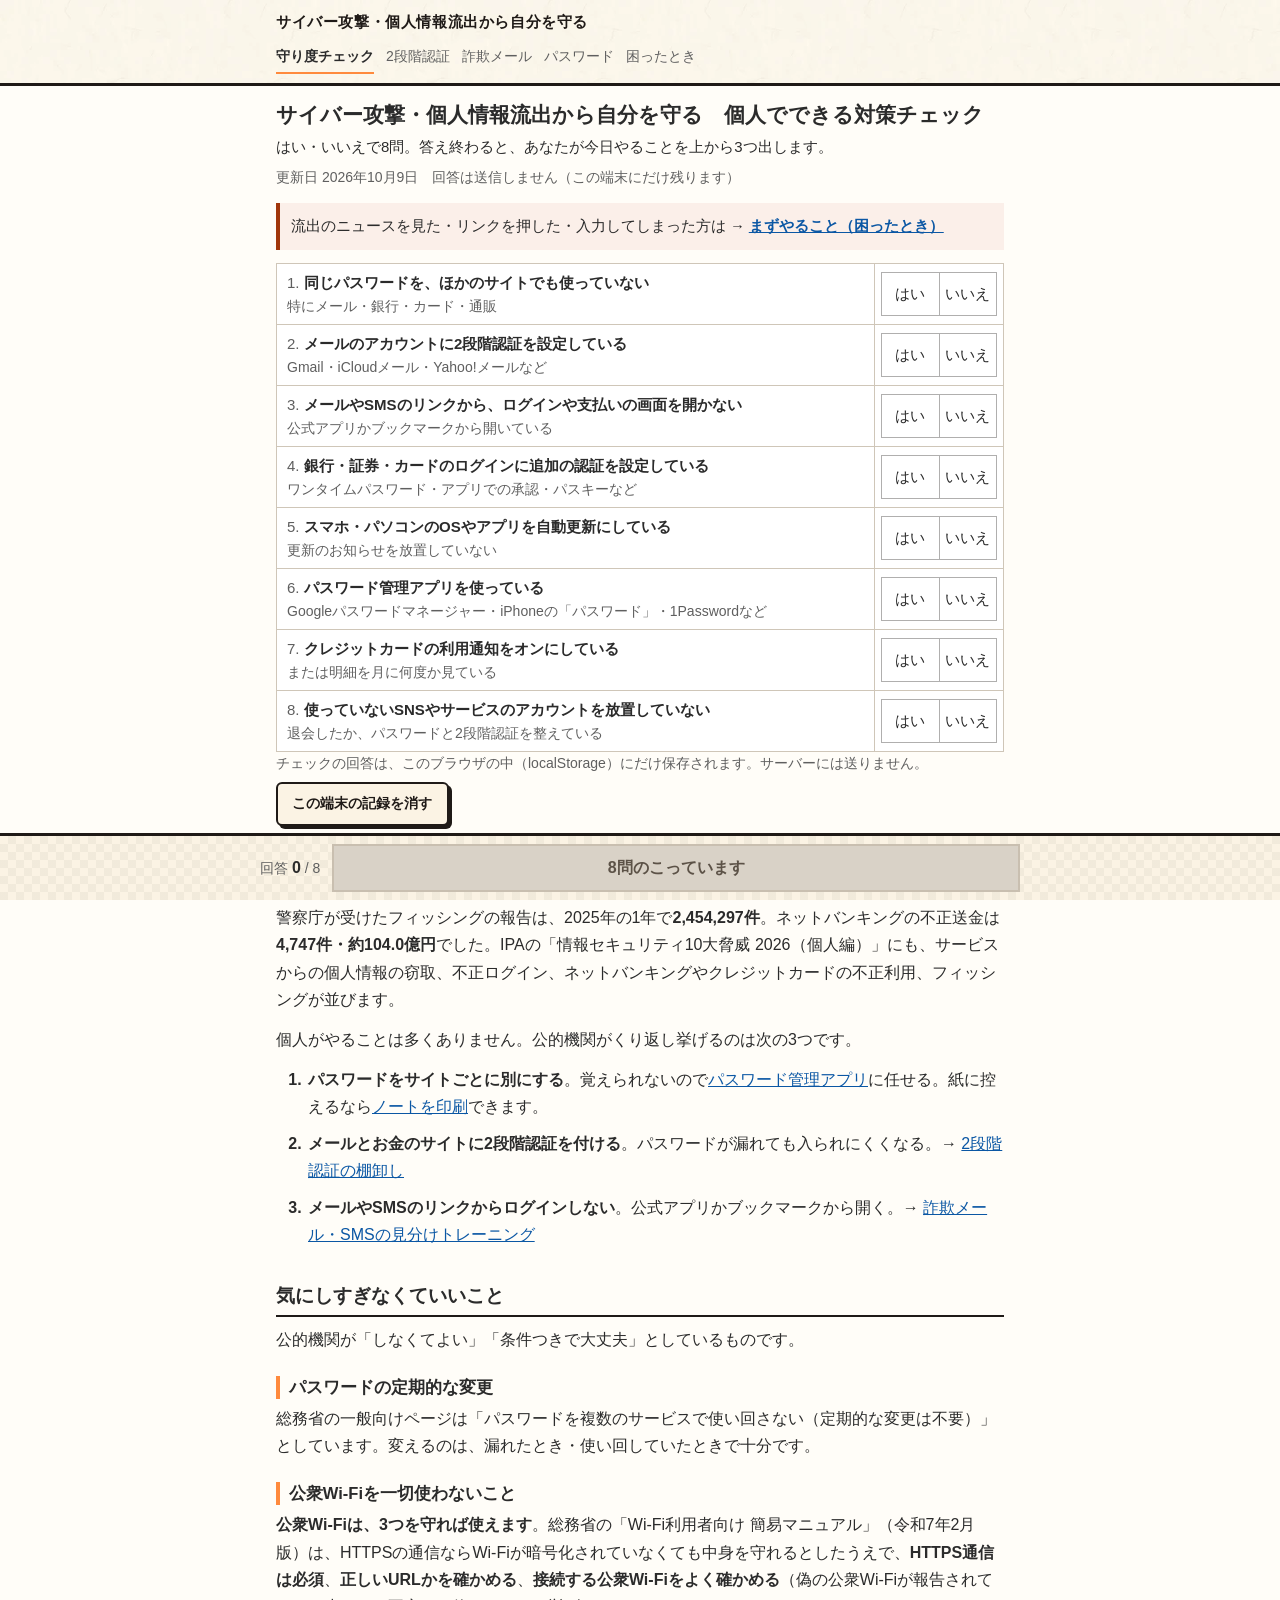
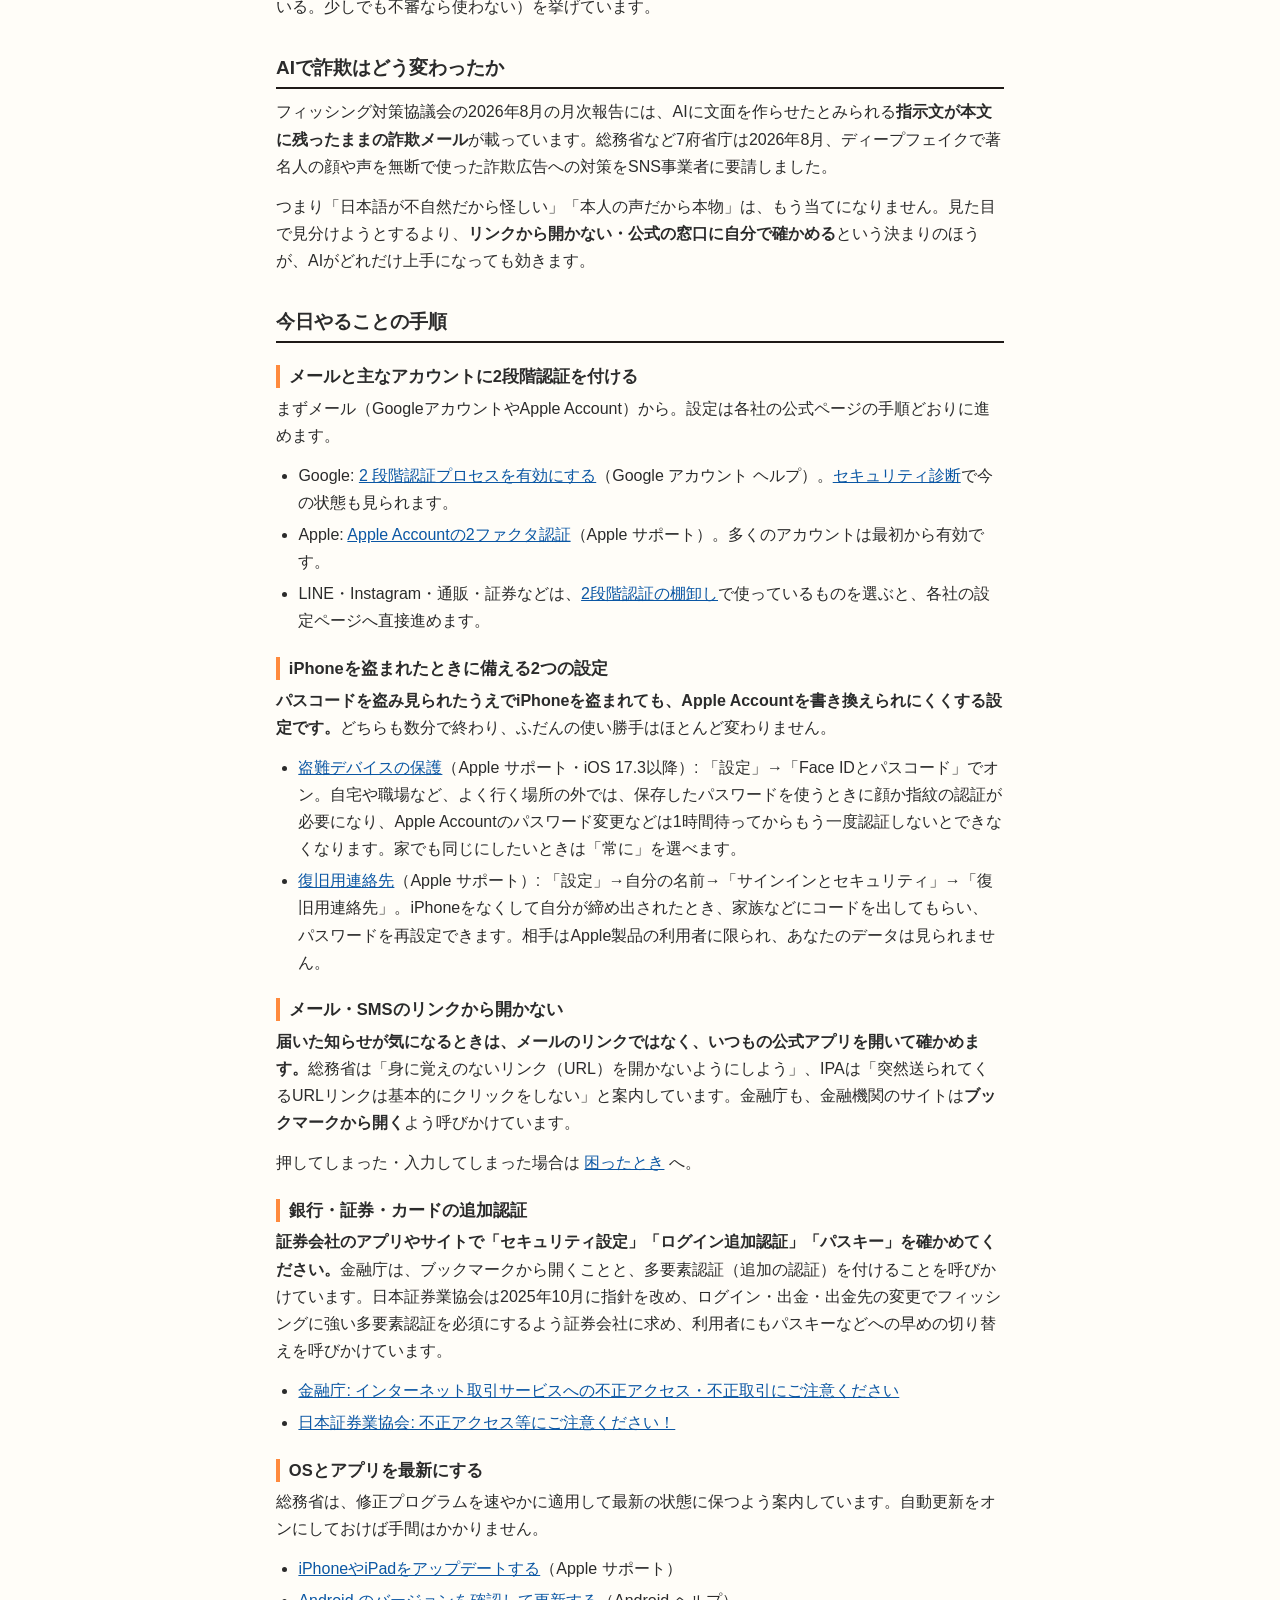
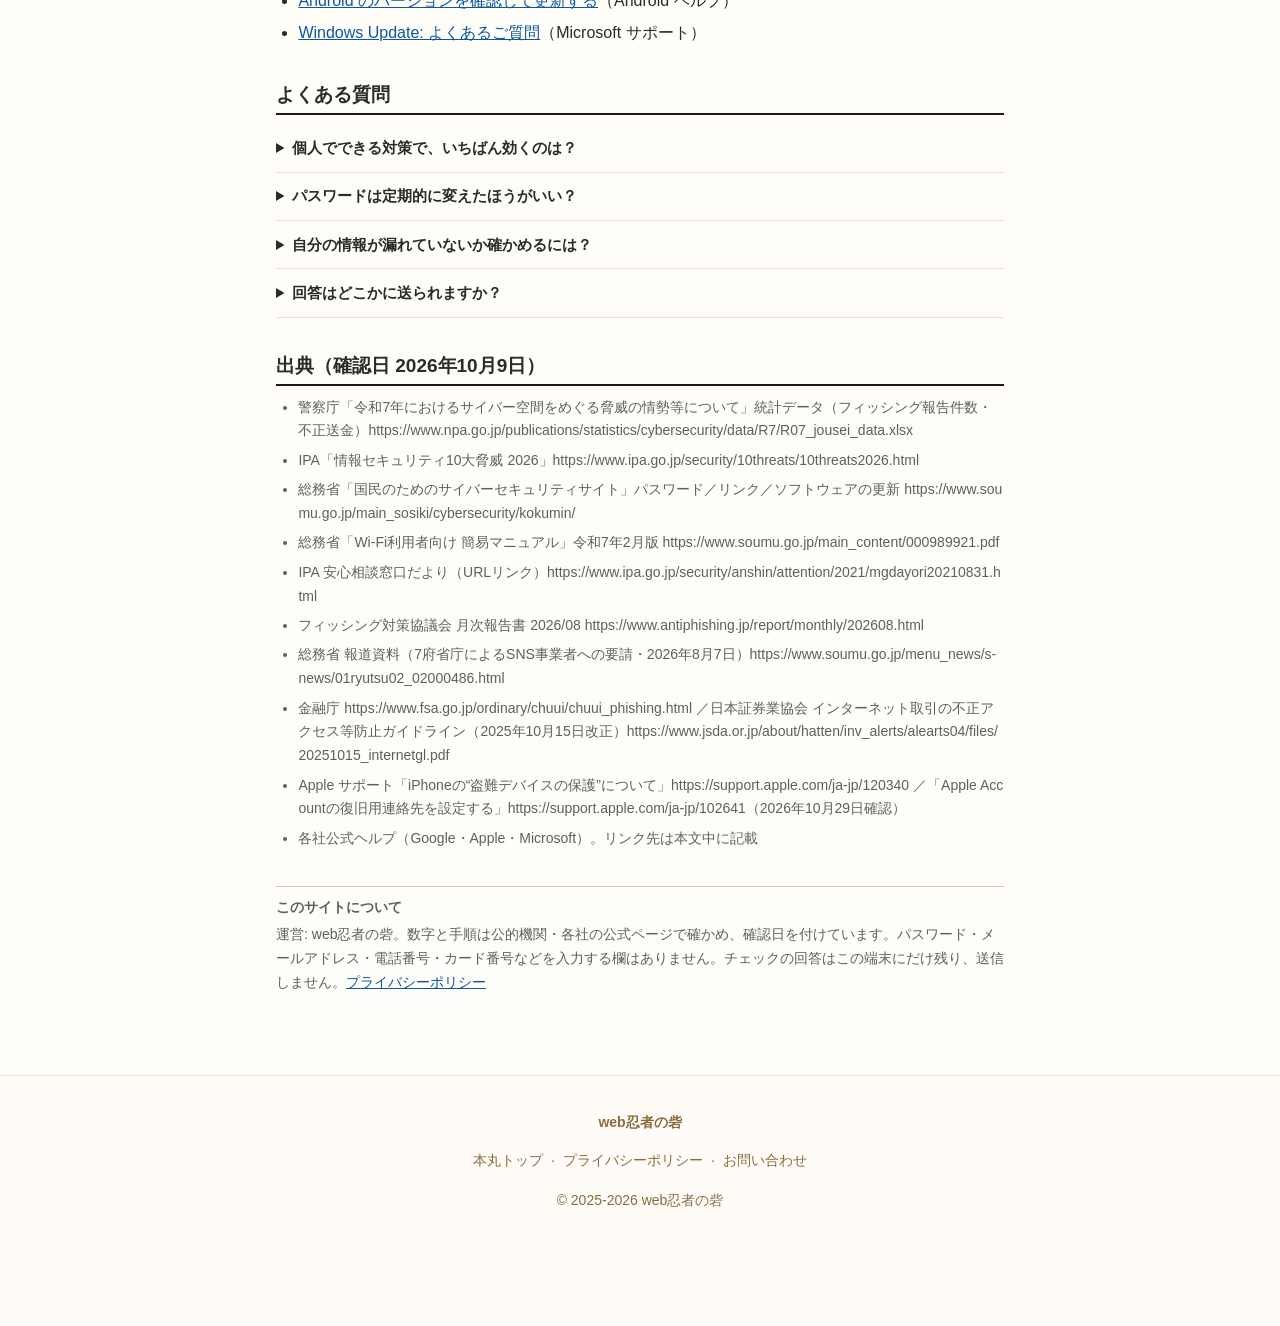
==== commit a53f2be8: "パスワードの3ページの上に、行き来するタブを足す（総額くらべ・パスワードを作る・ノートを印刷） 総額くらべのページから印刷ノートへの入口が、本文の途中の1行だけで見つけにくかった（ユーザー「どこに印刷" ====
--- a/index.html
+++ b/index.html
@@ -37,9 +37,9 @@
 }
 </script>
 <!-- 共通部品 D4（kkp-kit を kit/ にコピーしたもの。中は手で直さず kkp-kit 側で直して sync.sh）。Web フォントは読まない -->
-<link rel="stylesheet" href="/kit/kit.css?v=24214b5">
+<link rel="stylesheet" href="/kit/kit.css?v=afa429f">
 <link rel="stylesheet" href="/style.css?v=20261025ux">
-<script src="/kit/kit.js?v=24214b5" defer></script>
+<script src="/kit/kit.js?v=afa429f" defer></script>
 </head>
 <body class="hasDock">
 <div class="site"><div class="site-in">
@@ -72,7 +72,7 @@
 <p>警察庁が受けたフィッシングの報告は、2025年の1年で<b>2,454,297件</b>。ネットバンキングの不正送金は<b>4,747件・約104.0億円</b>でした。IPAの「情報セキュリティ10大脅威 2026（個人編）」にも、サービスからの個人情報の窃取、不正ログイン、ネットバンキングやクレジットカードの不正利用、フィッシングが並びます。</p>
 <p>個人がやることは多くありません。公的機関がくり返し挙げるのは次の3つです。</p>
 <ol class="steps">
-  <li><b>パスワードをサイトごとに別にする</b>。覚えられないので<a href="/password/">パスワード管理アプリ</a>に任せる。</li>
+  <li><b>パスワードをサイトごとに別にする</b>。覚えられないので<a href="/password/">パスワード管理アプリ</a>に任せる。紙に控えるなら<a href="/password/note/">ノートを印刷</a>できます。</li>
   <li><b>メールとお金のサイトに2段階認証を付ける</b>。パスワードが漏れても入られにくくなる。→ <a href="/nidankai/">2段階認証の棚卸し</a></li>
   <li><b>メールやSMSのリンクからログインしない</b>。公式アプリかブックマークから開く。→ <a href="/sagi/">詐欺メール・SMSの見分けトレーニング</a></li>
 </ol>
--- a/kit/kit.css
+++ b/kit/kit.css
@@ -36,8 +36,11 @@
 
 /* ---------- ボタン（主＝木札／副／小／大） ---------- */
 .k-btn{display:inline-flex;align-items:center;justify-content:center;font-family:var(--k-bold);font-weight:400;letter-spacing:.04em;line-height:1.2;font-feature-settings:"palt" 1;text-decoration:none;cursor:pointer;transition:transform .08s,box-shadow .08s,filter .08s,background .15s;-webkit-tap-highlight-color:transparent}
-.k-btn-main{position:relative;min-height:56px;padding:0 18px;border-style:solid;border-width:12px 16px;border-image:url(img/d3-wood.webp) 40 50 fill / 12px 16px stretch;background:none;color:#fff;font-size:17px;text-shadow:var(--k-outline);filter:drop-shadow(4px 4px 0 var(--k-sumi));white-space:nowrap}
-.k-btn-main::after{content:"";position:absolute;inset:-12px -16px;pointer-events:none;background:linear-gradient(110deg,transparent 38%,rgba(255,255,255,.65) 50%,transparent 62%) no-repeat;background-size:260% 100%;background-position:120% 0;-webkit-mask:url(img/d3-wood.webp) center/100% 100% no-repeat;mask:url(img/d3-wood.webp) center/100% 100% no-repeat;transition:background-position .7s ease}
+/* 主ボタン: 2026-11-09 ユーザー承認で全サイト「平らなオレンジ＋墨の枠」に統一（木目の板はやめた。10/30の配色調査・ワードウルフ等5サイトの試しを kit に取り込み）。色は --k-btn-main（既定 #f26a1b） */
+:root{--k-btn-main:#f26a1b;--k-navy:#2b3768}
+.k-btn-main{position:relative;min-height:56px;padding:0 22px;border:3px solid var(--k-sumi);border-radius:14px;background:var(--k-btn-main);color:#fff;font-size:17px;text-shadow:0 1px 0 var(--k-sumi),1px 0 0 var(--k-sumi),0 -1px 0 var(--k-sumi),-1px 0 0 var(--k-sumi);filter:drop-shadow(4px 4px 0 var(--k-sumi));white-space:nowrap}
+.k-btn-main:hover,.k-btn-main:disabled,.k-btn-main[disabled]{background:var(--k-btn-main)}
+.k-btn-main::after{content:"";position:absolute;inset:0;border-radius:11px;pointer-events:none;background:linear-gradient(110deg,transparent 38%,rgba(255,255,255,.45) 50%,transparent 62%) no-repeat;background-size:260% 100%;background-position:120% 0;transition:background-position .7s ease}
 .k-btn-main:hover::after,.k-btn-main:focus-visible::after{background-position:-20% 0}
 .k-btn-main:active{transform:translate(4px,4px);filter:drop-shadow(0 0 0 var(--k-sumi))}
 .k-btn-big{min-height:72px;font-size:26px;letter-spacing:.12em}
@@ -48,6 +51,28 @@
 .k-btn-sm:hover{background:#e35539}
 .k-btn-sm:active{transform:translate(3px,3px);box-shadow:0 0 0 var(--k-sumi)}
 .k-btn[disabled],.k-btn[aria-disabled="true"]{opacity:.5;pointer-events:none}
+/* ---------- たいまつの明かり（2026-11-03 選定: 文字リンク＝A 横から照らす／ボタン＝B 炎のふち）----------
+   押せる所が、たいまつに照らされたように揺らぐ。止めたい所は .k-torch-off。ふつうの文字リンクにも付けるなら .k-torch */
+@property --k-ang{syntax:"<angle>";inherits:false;initial-value:0deg}
+@property --k-lit{syntax:"<number>";inherits:false;initial-value:1}
+@keyframes k-torch-move{to{background-position:-300% 0}}
+@keyframes k-torch-line{0%,100%{text-decoration-color:#c93b23}18%{text-decoration-color:#ff8a3d}33%{text-decoration-color:#ffc24a}58%{text-decoration-color:#ffb347}72%{text-decoration-color:#e8662a}86%{text-decoration-color:#ffc24a}}
+@keyframes k-torch-flick{0%,100%{--k-lit:1}12%{--k-lit:.82}19%{--k-lit:.97}33%{--k-lit:.88}47%{--k-lit:1}58%{--k-lit:.78}66%{--k-lit:.95}81%{--k-lit:.86}}
+@keyframes k-torch-spin{to{--k-ang:360deg}}
+/* A 文字リンク: 字は暗い朱の中で光が流れ（どの色もクリーム地で明暗差4.5以上）、下線が朱→橙→金にゆらめく */
+.k-link,.k-link-strong,.k-torch{background:linear-gradient(100deg,#8a2a12,#a8361a 22%,#b8401a 34%,#9a3214 50%,#a8361a 68%,#b23d18 80%,#8a2a12) 0 0/300% 100% repeat-x;-webkit-background-clip:text;background-clip:text;-webkit-text-fill-color:transparent;-webkit-box-decoration-break:clone;box-decoration-break:clone;animation:k-torch-move 5.5s linear infinite,k-torch-line 2.3s linear infinite}
+.k-torch{font-weight:700;text-decoration:underline;text-decoration-thickness:3px;text-underline-offset:5px;text-decoration-color:var(--k-orange)}
+.k-link:hover,.k-link-strong:hover,.k-torch:hover,.k-link:focus-visible,.k-link-strong:focus-visible,.k-torch:focus-visible{filter:drop-shadow(0 0 6px rgba(255,138,61,.55))}
+/* B ボタン: 木の板はまわりが火の明かりでゆらぐ。生成り・朱のボタンはふちを火の色が回る */
+.k-btn-main:not(.k-torch-off){animation:k-torch-flick 1.8s infinite;filter:drop-shadow(4px 4px 0 var(--k-sumi)) drop-shadow(0 0 calc(var(--k-lit)*10px) rgba(255,160,60,.75))}
+.k-btn-main:not(.k-torch-off):active{filter:drop-shadow(0 0 0 var(--k-sumi)) drop-shadow(0 0 6px rgba(255,160,60,.6))}
+.k-btn-sub,.k-btn-sm,.k-torch-btn{position:relative}
+.k-btn-sub:not(.k-torch-off)::before,.k-btn-sm:not(.k-torch-off)::before,.k-torch-btn::before{content:"";position:absolute;inset:calc(-1*var(--k-bw));padding:var(--k-bw);border-radius:inherit;pointer-events:none;background:conic-gradient(from var(--k-ang),#c93b23,#ff8a3d,#ffd36b,#ff8a3d,#c93b23,#7a2410,#c93b23);-webkit-mask:linear-gradient(#000 0 0) content-box,linear-gradient(#000 0 0);-webkit-mask-composite:xor;mask-composite:exclude;animation:k-torch-spin 3.2s linear infinite}
+.k-btn-sm::before{inset:calc(-1*var(--k-bw-s));padding:var(--k-bw-s)}
+.k-btn[disabled]::before,.k-btn[aria-disabled="true"]::before{display:none}
+.k-btn[disabled],.k-btn[aria-disabled="true"],.k-torch-off{animation:none}
+.k-link.k-torch-off,.k-link-strong.k-torch-off{background:none;-webkit-text-fill-color:currentColor}
+@media (prefers-reduced-motion:reduce){.k-link,.k-link-strong,.k-torch,.k-btn-main,.k-btn-sub::before,.k-btn-sm::before,.k-torch-btn::before{animation:none}}
 
 /* ---------- 見出し（墨の筆跡に白抜き） ----------
    墨は3枚（左の筆の入り d2-ink-l・真ん中 d2-ink-m・右の端 d2-ink-r）。両端の形は固定で、真ん中だけが伸びる。
@@ -148,8 +173,9 @@
 [data-k-season="yuki"] .k-season-yuki{display:block}
 [data-k-season="shochikubai"] .k-season-shochikubai{display:block}
 [data-k-season="sakura"] .k-season-sakura{display:block}
-/* 季節の散らしは1つの飾りの入れ物（.k-bg）に1つまで。2つ目以降は出さない */
-.k-bg .k-season~.k-season{display:none!important}
+.k-season-shochikubai{transform:none!important}  /* 門松は立てて置く（紅葉用の傾きを各サイトが付けていても打ち消す） */
+/* 季節の散らしは1つの飾りの入れ物（.k-bg）に季節ごと1つまで（紅葉・雪・門松を並べて置けば、その月の絵だけ出る） */
+.k-bg .k-season-momiji~.k-season-momiji,.k-bg .k-season-yuki~.k-season-yuki,.k-bg .k-season-shochikubai~.k-season-shochikubai,.k-bg .k-season-sakura~.k-season-sakura{display:none!important}
 
 /* ---------- 下に固定する操作帯（スマホの主操作） ---------- */
 .k-fix{position:sticky;bottom:0;z-index:30;display:flex;gap:12px;flex-wrap:wrap;justify-content:center;padding:12px 16px calc(12px + env(safe-area-inset-bottom));border-top:var(--k-bw) solid var(--k-sumi);background-color:var(--k-kinari);background-image:conic-gradient(rgba(31,26,23,.04) 25%,transparent 0 50%,rgba(31,26,23,.04) 0 75%,transparent 0);background-size:16px 16px}
@@ -216,6 +242,8 @@
    下に .k-fix があれば、その上に出る。 */
 .k-install{position:fixed;left:10px;right:10px;bottom:var(--k-install-bottom,12px);z-index:80;display:flex;flex-wrap:wrap;align-items:center;gap:8px 12px;box-sizing:border-box;max-width:520px;margin:0 auto;padding:10px 12px;background:var(--k-kinari) url(img/d4-washi.webp) 0 0/320px auto;border:var(--k-bw) solid var(--k-sumi);border-radius:var(--k-r);box-shadow:var(--k-sh-l);color:var(--k-sumi);font-family:var(--k-body)}
 .k-install[hidden]{display:none}
+/* 遊んでいる間は出さない（ページが body に k-playing を付ける。結果の画面で外す） */
+body.k-playing .k-install{display:none!important}
 .k-install-t{flex:1;min-width:0}
 .k-install-t b{display:block;font-family:var(--k-bold);font-weight:400;font-size:15px;line-height:1.35}
 .k-install-t span{display:block;font-size:14px;color:var(--k-text-2);line-height:1.45}
@@ -243,9 +271,10 @@
 
 /* ---------- 通知（k-toast） ----------
    KKit.toast('コピーしました') で出す（2.2秒で消える）。HTML に置かなくてよい。
-   消えている間は visibility:hidden ＝画面の端に札が残らない。中が空なら出ない */
-.k-toast{position:fixed;left:50%;bottom:calc(var(--k-install-bottom,12px) + 12px + env(safe-area-inset-bottom));z-index:1100;box-sizing:border-box;max-width:calc(100vw - 32px);padding:10px 16px;border:var(--k-bw-s) solid var(--k-sumi);border-radius:var(--k-r);background:var(--k-sumi);color:#fff;font-family:var(--k-bold);font-size:15px;line-height:1.4;letter-spacing:.04em;text-align:left;pointer-events:none;opacity:0;visibility:hidden;transform:translate(-50%,6px);transition:opacity .18s,transform .18s,visibility 0s .18s}
-.k-toast.k-on{opacity:1;visibility:visible;transform:translate(-50%,0);transition:opacity .18s,transform .18s}
+   消えている間は visibility:hidden ＝画面の端に札が残らない。中が空なら出ない
+   2026-10-21: 左50%を基準にしていたため短い文でも画面の半分の幅で折り返していた→左右0＋margin auto＋max-content で真ん中に置く */
+.k-toast{position:fixed;left:0;right:0;margin:0 auto;width:max-content;bottom:calc(var(--k-install-bottom,12px) + 12px + env(safe-area-inset-bottom));z-index:1100;box-sizing:border-box;max-width:calc(100vw - 32px);padding:10px 16px;border:var(--k-bw-s) solid var(--k-sumi);border-radius:var(--k-r);background:var(--k-sumi);color:#fff;font-family:var(--k-bold);font-size:15px;line-height:1.4;letter-spacing:.04em;text-align:left;pointer-events:none;opacity:0;visibility:hidden;transform:translateY(6px);transition:opacity .18s,transform .18s,visibility 0s .18s}
+.k-toast.k-on{opacity:1;visibility:visible;transform:none;transition:opacity .18s,transform .18s}
 .k-toast:empty{display:none}
 
 /* ---------- 空のとき（k-empty） ----------
@@ -302,8 +331,8 @@
 .k-seg>:hover{background:#fff}
 .k-seg>[aria-pressed="true"],.k-seg>[aria-checked="true"],.k-seg>[aria-selected="true"],.k-seg>.on,.k-seg>label:has(input:checked){background:var(--k-shu);color:#fff}
 .k-seg>label input{position:absolute;opacity:0;pointer-events:none}
-.k-seg-2>*{flex-basis:50%}
-.k-seg-3>*{flex-basis:33.34%}
+.k-seg.k-seg-2>*{flex:1 0 50%}
+.k-seg.k-seg-3>*{flex:1 0 33.34%}
 
 /* ---------- 数を増やす・減らす（k-stepper） ----------
    <div class="k-stepper"><button type="button" aria-label="減らす">−</button><output class="k-num">4</output><span>人</span><button type="button" aria-label="増やす">＋</button></div> */
@@ -366,3 +395,339 @@
 #installBanner div[style*="color:#ff8a3d"]{color:#a8501a!important}
 #installBanner #installBtn{color:#1f1a17!important}
 #installBanner #installCloseBtn{color:#5c5c5c!important}
+
+/* ---------- ものさし（k-ruler）2026-10-21 みんなのものさしで追加 ----------
+   竹の本体（img/k-ruler.webp）に、目盛り・点の帯・針・覆いを重ねる。絵に文字・数字はない（数字はサイトの HTML）。
+   大きさは --k-ruler-u（1単位。高さ96pxのとき1px）でまとめて変わる。高さはサイトで決める（例 height:96px）。
+   値 0〜100 は .k-ruler の内側（竹の面）の左端→右端。帯・針・印は style="left:62%" のように置く。
+   <div class="k-ruler" style="height:96px">
+     <div class="k-ruler-face">
+       <i class="k-ruler-zone k-ruler-z2" style="left:62%;width:29%"><b>2</b></i>  … z3（17%）・z4（7%）も同じ
+       <i class="k-ruler-mark" style="left:62%"></i>
+     </div>
+     <i class="k-ruler-needle" style="left:50%"></i>
+     <div class="k-ruler-cover"><span>正解はかくれています</span></div>
+   </div>
+   めくる: .k-ruler に .k-open を付ける → 幕が巻き上がる → 点の帯が開く → 正解の印が出る（1回だけ動いて止まる）。
+   覆いを使わないとき（答えの画面）は .k-ruler-cover を置かずに最初から .k-open。 */
+.k-ruler{--k-ruler-u:1px;--k-ruler-ink:rgba(31,26,23,.6);position:relative;box-sizing:border-box;height:calc(var(--k-ruler-u)*96);border-style:solid;border-width:calc(var(--k-ruler-u)*10) calc(var(--k-ruler-u)*13) calc(var(--k-ruler-u)*14) calc(var(--k-ruler-u)*10);border-image:url(img/k-ruler.webp) 30 40 42 30 fill / calc(var(--k-ruler-u)*10) calc(var(--k-ruler-u)*13) calc(var(--k-ruler-u)*14) calc(var(--k-ruler-u)*10) stretch;user-select:none;-webkit-user-select:none}
+.k-ruler-face{position:absolute;inset:0;overflow:hidden}
+/* 目盛り（5ごと・10ごと・25ごと・50）。上のふちから下へ */
+.k-ruler-face::after{content:"";position:absolute;inset:0;z-index:2;pointer-events:none;background:
+  linear-gradient(var(--k-ruler-ink),var(--k-ruler-ink)) 50% 0/calc(var(--k-ruler-u)*3) 44% no-repeat,
+  linear-gradient(90deg,var(--k-ruler-ink) 0 calc(var(--k-ruler-u)*2.5),transparent 0) calc(var(--k-ruler-u)*-1.25) 0/25% 32% repeat-x,
+  linear-gradient(90deg,var(--k-ruler-ink) 0 calc(var(--k-ruler-u)*2),transparent 0) calc(var(--k-ruler-u)*-1) 0/10% 22% repeat-x,
+  linear-gradient(90deg,var(--k-ruler-ink) 0 calc(var(--k-ruler-u)*1.5),transparent 0) calc(var(--k-ruler-u)*-.75) 0/5% 13% repeat-x}
+/* 点の帯（朱の筆の帯。2〜4点）。数字は下に置く */
+.k-ruler-zone{position:absolute;top:0;bottom:0;z-index:1;display:block;transform:translateX(-50%) scaleX(0);transform-origin:center;-webkit-mask:url(img/k-ruler-zone.webp) center/100% 100% no-repeat;mask:url(img/k-ruler-zone.webp) center/100% 100% no-repeat;font-style:normal;transition:transform .45s cubic-bezier(.2,1.2,.4,1)}
+.k-ruler-zone>b{position:absolute;bottom:calc(var(--k-ruler-u)*6);transform:translateX(-50%);font-family:var(--k-bold);font-weight:400;font-size:calc(var(--k-ruler-u)*17);line-height:1;color:var(--k-sumi)}
+.k-ruler-z2{background:rgba(255,138,61,.42)}.k-ruler-z2>b{left:10.3%}
+.k-ruler-z3{background:#f39a5e}.k-ruler-z3>b{left:14.7%}
+.k-ruler-z4{background:var(--k-shu)}.k-ruler-z4>b{left:50%;color:#fff}
+.k-open .k-ruler-zone{transform:translateX(-50%) scaleX(1)}
+.k-open .k-ruler-zone.k-ruler-z2{transition-delay:.42s}
+.k-open .k-ruler-zone.k-ruler-z3{transition-delay:.54s}.k-open .k-ruler-zone.k-ruler-z4{transition-delay:.66s}
+/* 正解の印（墨の細い線。上のふちから目盛りの長さまで＝下の点の数字にかからない）。めくったあとに出る */
+.k-ruler-mark{position:absolute;top:0;bottom:46%;z-index:3;width:calc(var(--k-ruler-u)*3);transform:translateX(-50%);background:var(--k-sumi);box-shadow:0 0 0 calc(var(--k-ruler-u)*1.5) var(--k-surface);opacity:0;transition:opacity .25s .9s}
+.k-open .k-ruler-mark{opacity:1}
+/* 予想の針（真鍮の玉＋朱の軸。玉は竹の上に少し出る。覆いより上＝隠れている間も動かせる） */
+.k-ruler-needle{position:absolute;z-index:6;top:calc(var(--k-ruler-u)*-22);bottom:calc(var(--k-ruler-u)*-6);width:calc(var(--k-ruler-u)*22);box-sizing:border-box;transform:translateX(-50%);border-style:solid;border-width:calc(var(--k-ruler-u)*23) 0 calc(var(--k-ruler-u)*36);border-image:url(img/k-ruler-needle.webp) 120 0 190 fill / calc(var(--k-ruler-u)*23) 0 calc(var(--k-ruler-u)*36) stretch;pointer-events:none}
+.k-ruler-needle.k-off{filter:grayscale(1) opacity(.55)}   /* まだ置いていない針 */
+/* 正解を隠す覆い（墨の布の幕。めくると下の朱の巻き軸ごと上へ巻き上がる） */
+.k-ruler-cover{position:absolute;z-index:5;left:calc(var(--k-ruler-u)*-12);right:calc(var(--k-ruler-u)*-12);top:calc(var(--k-ruler-u)*-8);bottom:calc(var(--k-ruler-u)*-4);display:grid;place-items:center;padding-bottom:calc(var(--k-ruler-u)*12);color:var(--k-surface);font-family:var(--k-body);font-weight:700;pointer-events:none}
+.k-ruler-cover::before{content:"";position:absolute;inset:0 0 calc(var(--k-ruler-u)*10);z-index:-1;border-style:solid;border-width:calc(var(--k-ruler-u)*8) calc(var(--k-ruler-u)*16) calc(var(--k-ruler-u)*2);border-image:url(img/k-ruler-cloth.webp) 30 56 4 fill / calc(var(--k-ruler-u)*8) calc(var(--k-ruler-u)*16) calc(var(--k-ruler-u)*2) stretch;clip-path:inset(0 0 0 0);transition:clip-path .6s cubic-bezier(.6,0,.3,1)}
+.k-ruler-cover::after{content:"";position:absolute;left:0;right:0;bottom:0;z-index:-1;height:calc(var(--k-ruler-u)*16);border-style:solid;border-width:0 calc(var(--k-ruler-u)*26) 0 calc(var(--k-ruler-u)*10);border-image:url(img/k-ruler-rod.webp) 0 80 0 32 fill / 0 calc(var(--k-ruler-u)*26) 0 calc(var(--k-ruler-u)*10) stretch;transition:bottom .6s cubic-bezier(.6,0,.3,1),opacity .2s .5s}
+.k-ruler-cover>span{transition:opacity .15s}
+.k-open .k-ruler-cover::before{clip-path:inset(0 0 100% 0)}
+.k-open .k-ruler-cover::after{bottom:calc(100% - var(--k-ruler-u)*16);opacity:0}
+.k-open .k-ruler-cover>span{opacity:0}
+
+/* ---------- 白木の札（k-kifuda）2026-10-21 みんなのピンチ脱出の道具で追加 ----------
+   文字は HTML（墨・太字）。札は横に伸び縮みする。.k-kifuda-himo を足すと上に朱の紐の輪が付く（紐の高さ --k-himo の半分だけ札の上にはみ出す＝上の余白をあける）。
+   大きさは --k-fuda-u（1単位・既定1px。ふちの太さが変わる）と --k-himo（紐の高さ・既定30px）。
+   <div class="k-kifuda k-kifuda-himo">鏡もち</div> */
+.k-kifuda{--k-fuda-u:1px;--k-himo:30px;position:relative;display:grid;place-items:center;box-sizing:border-box;min-height:72px;padding:2px 6px 6px;border-style:solid;border-width:calc(var(--k-fuda-u)*8) calc(var(--k-fuda-u)*14) calc(var(--k-fuda-u)*14);border-image:url(img/k-kifuda.webp) 40 70 70 fill / calc(var(--k-fuda-u)*8) calc(var(--k-fuda-u)*14) calc(var(--k-fuda-u)*14) stretch;color:var(--k-sumi);font-family:var(--k-bold);font-weight:400;line-height:1.25;text-align:center;font-feature-settings:"palt" 1}
+.k-kifuda-himo::before{content:"";position:absolute;left:50%;top:calc(var(--k-fuda-u)*-8 - var(--k-himo)*.504);height:var(--k-himo);aspect-ratio:71/135;transform:translateX(-50%);background:url(img/k-kifuda-himo.webp) center top/100% 100% no-repeat;pointer-events:none}
+.k-kifuda.k-kifuda-q{filter:saturate(.4);color:var(--k-text-2)}   /* まだ伏せている札 */
+
+@media (prefers-reduced-motion:reduce){
+  .k-ruler-zone,.k-ruler-mark,.k-ruler-cover::before,.k-ruler-cover::after,.k-ruler-cover>span{transition:none!important}
+}
+
+/* =====================================================================
+   2026-10-21 配信の土台と見た目の部品（第2波）
+   KKit.stream / KKit.openView(.k-view-open) / KKit.live(.k-live) / .k-view・.k-view-idle / KKit.resume(.k-resume)
+   KKit.twice / KKit.fitText / .k-stream-title / .k-dock / k-stamp-sm・lg / k-result の段 / .k-stage-empty / .k-pass
+   使い方は README の「配信の土台」。最初に使ったのは みんなのものさし・みんなのピンチ脱出
+   ===================================================================== */
+
+/* ---------- 判子の大きさ（表の中＝sm・3文字＝lg） ---------- */
+.k-stamp.k-stamp-sm{width:48px;height:48px;font-size:14px;line-height:1.05;letter-spacing:0}
+.k-stamp.k-stamp-lg{width:78px;height:78px;font-size:19px;line-height:1.05;letter-spacing:-.02em}
+
+/* ---------- 巻物の結果欄の段（小・大・長い文） ---------- */
+.k-result.k-result-sm{border-width:12px 32px;border-image-width:12px 32px;padding:2px 0}
+.k-result.k-result-sm b{font-size:24px}
+.k-result.k-result-lg{border-width:20px 52px;border-image-width:20px 52px;padding:6px 0}
+.k-result.k-result-lg b{font-size:48px;line-height:1.15}
+.k-result.k-result-long b{font-family:var(--k-head);font-weight:800;font-size:20px;line-height:1.45;letter-spacing:.02em;color:var(--k-sumi);text-shadow:none;text-wrap:balance;word-break:auto-phrase}
+.k-result .k-result-row{display:flex;align-items:center;justify-content:center;gap:12px;flex-wrap:wrap}
+
+/* ---------- 引く前・出す前の大きな舞台（k-stage-empty） ----------
+   巻物の地に、丸紋の透かしを1つ。中は題（.k-stage-empty-t）と1行（.k-stage-empty-d）。絵は img を1つだけ（k-pass など） */
+.k-stage-empty{position:relative;isolation:isolate;display:grid;place-content:center;justify-items:center;gap:6px;box-sizing:border-box;min-height:200px;border-style:solid;border-width:20px 52px;border-image:url(img/d3-scroll.webp) 56 84 fill / 20px 52px stretch;padding:8px 0;text-align:center;color:var(--k-text-2)}
+.k-stage-empty::before{content:"";position:absolute;inset:0;z-index:-1;background:url(img/d4-mon.webp) center/auto 86% no-repeat;opacity:.07;pointer-events:none}
+.k-stage-empty-t{margin:0;font-family:var(--k-head);font-weight:800;font-size:28px;line-height:1.3;letter-spacing:.04em;color:var(--k-sumi);word-break:auto-phrase}
+.k-stage-empty-d{margin:0;font-size:15px;font-weight:700;line-height:1.5}
+.k-stage-empty img{display:block;width:min(240px,70%);height:auto}
+
+/* ---------- スマホを渡す場面の挿し絵（k-pass） ----------
+   <img class="k-pass" src="kit/img/k-pass-phone.webp" alt="" width="320" height="198"> */
+.k-pass{display:block;width:min(260px,72%);height:auto;margin:0 auto}
+
+/* ---------- 主ボタンの固定帯（k-dock。PC でも使える k-fix） ----------
+   右に主ボタン1つ（場面が変わっても同じ場所）、左に戻るの小ボタン（.k-dock-l の中）
+   <div class="k-dock"><div class="k-dock-l"><button type="button">戻る</button></div><button class="k-btn k-btn-main">次へ</button></div> */
+.k-dock{position:sticky;bottom:0;z-index:30;display:flex;align-items:center;gap:12px;box-sizing:border-box;padding:10px 16px calc(10px + env(safe-area-inset-bottom));border-top:var(--k-bw) solid var(--k-sumi);background-color:var(--k-kinari);background-image:conic-gradient(rgba(31,26,23,.04) 25%,transparent 0 50%,rgba(31,26,23,.04) 0 75%,transparent 0);background-size:16px 16px}
+.k-dock>.k-btn-main{flex:1 1 auto;min-width:0;margin-left:auto}
+.k-dock-l{flex:none;display:flex;align-items:center;gap:8px}
+.k-dock-l>button,.k-dock-l>a{display:inline-flex;align-items:center;min-height:44px;padding:0 12px;border:var(--k-bw-s) solid var(--k-sumi);border-radius:var(--k-r);background:var(--k-surface);color:var(--k-sumi);font-family:var(--k-body);font-size:14px;font-weight:700;text-decoration:none;cursor:pointer}
+.k-dock-l>[hidden]{display:none}
+.k-dock.k-dock-static{position:relative}   /* 下に貼り付けず、その場に置く（1画面に収めた配信の操作画面など） */
+@media (min-width:768px){ .k-dock>.k-btn-main{flex:0 1 440px} }
+
+/* ---------- 表示ページを開く（k-view-open。中は kit.js が作る） ----------
+   <div class="k-view-open" data-k-view="/view/" data-k-ch="pinch-view"></div> */
+.k-view-open{display:flex;flex-wrap:wrap;align-items:center;gap:8px 10px}
+.k-view-open>.k-btn{min-height:44px;padding:0 14px;font-size:15px;box-shadow:var(--k-sh-s)}
+.k-view-open>.k-seg{flex:none}
+.k-view-open>.k-seg>button{min-width:44px;min-height:44px;padding:4px 10px;font-size:14px}
+.k-view-open>p{flex:1 1 260px;margin:0;font-size:14px;line-height:1.5;color:var(--k-text-2)}
+.k-view-open>.k-vo-msg{flex-basis:100%;color:var(--k-shu);font-weight:700}
+.k-view-open .k-vo-color{flex-direction:row;gap:6px}
+.k-seg>label.k-vo-color input{position:static;opacity:1;pointer-events:auto;width:30px;height:26px;padding:0;border:var(--k-bw-s) solid var(--k-sumi);border-radius:4px;background:none;cursor:pointer}
+.k-view-open .k-vo-color[aria-pressed="true"] input{border-color:#fff}
+
+/* ---------- 表示ページとのつながりの札（k-live） ---------- */
+.k-live{display:inline-flex;align-items:center;gap:6px;font-size:14px;font-weight:700;line-height:1.4;color:var(--k-text-2);white-space:nowrap}
+.k-live::before{content:"";flex:none;width:10px;height:10px;border-radius:50%;background:#a29a92;box-shadow:0 0 0 2px var(--k-surface)}
+.k-live.k-on{color:var(--k-sumi)}
+.k-live.k-on::before{background:#2f8a4a}
+
+/* ---------- 続きから（k-resume。KKit.resume が中を作る） ---------- */
+.k-resume{display:flex;flex-wrap:wrap;align-items:center;gap:8px 12px;margin:0 0 16px;padding:10px 0;border-top:2px solid var(--k-shu);border-bottom:1px solid var(--k-line-soft)}
+.k-resume>p{flex:1 1 220px;margin:0;font-size:15px;font-weight:700;line-height:1.5}
+.k-resume>.k-btn{min-height:44px;padding:0 16px;font-size:15px}
+/* display を持つ部品にも hidden を効かせる（.k-resume は display:flex のため hidden が効いていなかった） */
+.k-resume[hidden],.k-view-open[hidden],.k-view-open [hidden],.k-live[hidden],.k-view-idle[hidden],.k-dock[hidden],.k-stream-title[hidden]{display:none!important}
+
+/* ---------- 2回押しの1回目（KKit.twice） ---------- */
+.k-twice-on{outline:3px solid var(--k-shu)!important;outline-offset:2px}
+
+/* ---------- 「〇〇の」タイトル（k-stream-title） ----------
+   <label class="k-stream-title"><input type="text" maxlength="12" placeholder="みんな" aria-label="タイトルの名前の部分"><span>のピンチ脱出</span></label> */
+.k-stream-title{display:flex;align-items:center;gap:8px;flex-wrap:wrap;color:var(--k-sumi)}
+.k-stream-title>input{flex:0 1 220px;min-width:0;height:44px;box-sizing:border-box;padding:0 10px;border:var(--k-bw-s) solid var(--k-sumi);border-radius:var(--k-r);background:#fff;color:var(--k-sumi);font:inherit;font-size:16px;font-weight:700}
+.k-stream-title>input:focus{outline:4px double var(--k-shu);outline-offset:2px}
+.k-stream-title>span{font-size:17px;font-weight:800}
+
+/* ---------- /view/ の共通の枠（k-view） ----------
+   body に k-view、中に 16:9 の .k-view-stage。ウィンドウに合わせて縮む（スクロールなし）。
+   字は --k-v-* を使う: どれも max(42px, 画面の幅の◯%)＝どのウィンドウでも 1/3 に縮めて 14px 以上
+   背景は <html data-k-bg="cream|green|clear|white|black|color">（KKit.view が ?bg= と操作画面の選択から付ける。既定 cream。color は --k-view-bg）
+   縦型は ?layout=v（body.vert・9:16）
+   <body class="k-view"><div class="k-view-stage">
+     <header class="k-view-top">…</header><main class="k-view-body">…</main>
+     <div class="k-view-idle" hidden>…</div>
+     <footer class="k-view-credit">みんなのピンチ脱出｜pinch.kkpwebninja.com</footer>
+   </div></body> */
+body.k-view{margin:0;height:100vh;overflow:hidden;background:var(--k-kinari) url(img/d4-washi.webp) 0 0/420px auto;color:var(--k-sumi);font-family:var(--k-body)}
+[data-k-bg="green"] body.k-view{background:#00b140}
+[data-k-bg="clear"] body.k-view{background:transparent}
+[data-k-bg="white"] body.k-view{background:#fff}
+[data-k-bg="black"] body.k-view{background:#000}
+[data-k-bg="color"] body.k-view{background:var(--k-view-bg,#fbf3e4)}
+.k-view-stage{--k-v-min:max(42px,2.3cqw);--k-v-s:max(46px,2.8cqw);--k-v-m:max(54px,3.6cqw);--k-v-l:max(62px,4.6cqw);--k-v-xl:max(76px,6.4cqw);--k-v-credit:var(--k-v-min);--k-v-pad:max(16px,2.4cqw);
+  position:absolute;left:50%;top:50%;transform:translate(-50%,-50%);width:min(100vw,177.78vh);height:min(56.25vw,100vh);container-type:size;overflow:hidden;display:flex;flex-direction:column;box-sizing:border-box}
+.k-view-top{flex:none;display:flex;align-items:center;gap:var(--k-v-pad);box-sizing:border-box;padding:calc(var(--k-v-pad)*.4) var(--k-v-pad);border-bottom:max(3px,.25cqw) solid var(--k-sumi);font-family:var(--k-head);font-weight:800;font-size:var(--k-v-min);line-height:1.2;min-width:0}
+.k-view-top>*{min-width:0}
+.k-view-body{position:relative;flex:1 1 auto;min-height:0;box-sizing:border-box;padding:calc(var(--k-v-pad)*.4) var(--k-v-pad);display:flex;flex-direction:column}
+.k-view-credit{flex:none;box-sizing:border-box;height:calc(var(--k-v-credit)*1.4);padding:0 var(--k-v-pad);display:flex;align-items:center;justify-content:flex-end;font-family:var(--k-body);font-size:var(--k-v-credit);font-weight:700;line-height:1;color:var(--k-text-2);white-space:nowrap;overflow:hidden;text-overflow:ellipsis}
+/* 待ち画面: 題字・まもなく始まります・1行・薄い地（配信者向けの説明は出さない） */
+.k-view-idle{position:absolute;left:0;right:0;top:0;bottom:calc(var(--k-v-credit)*1.4);z-index:20;display:flex;flex-direction:column;justify-content:center;gap:calc(var(--k-v-pad)*.6);box-sizing:border-box;padding:0 calc(var(--k-v-pad)*2.4);background:var(--k-kinari) url(img/d4-washi.webp) 0 0/420px auto}
+.k-view-idle::before{content:"";position:absolute;right:-4cqw;top:50%;width:46cqh;height:46cqh;transform:translateY(-50%);background:url(img/d4-mon.webp) center/contain no-repeat;opacity:.06;pointer-events:none}
+.k-view-idle>b,.k-view-idle-t{display:block;font-family:var(--k-head);font-weight:800;font-size:var(--k-v-xl);line-height:1.2;letter-spacing:.02em;white-space:nowrap;overflow:hidden;text-overflow:ellipsis}
+.k-view-idle>p{margin:0;font-family:var(--k-bold);font-size:var(--k-v-l);line-height:1.25;color:var(--k-shu)}
+.k-view-idle>small{display:block;font-size:var(--k-v-min);font-weight:700;line-height:1.35;color:var(--k-text-2)}
+.k-view-stage.k-idle .k-view-top{visibility:hidden}   /* 待ち画面では上の題名を出さない（題名は1回だけ） */
+/* 緑（クロマキー）と透過: 字の下だけ生成りの面を敷く（緑の上に字を直に置かない） */
+/* クリーム以外（緑・透過・白・黒・任意の色）は、字の下に生成りの面を敷く */
+[data-k-bg]:not([data-k-bg="cream"]) .k-view-stage{padding:max(8px,1cqw);gap:max(6px,.8cqw)}
+[data-k-bg]:not([data-k-bg="cream"]) .k-view-top,
+[data-k-bg]:not([data-k-bg="cream"]) .k-view-body,
+[data-k-bg]:not([data-k-bg="cream"]) .k-view-credit{background:var(--k-kinari) url(img/d4-washi.webp) 0 0/420px auto;border:max(3px,.25cqw) solid var(--k-sumi);border-radius:max(6px,.6cqw)}
+[data-k-bg]:not([data-k-bg="cream"]) .k-view-credit{align-self:flex-end}
+[data-k-bg]:not([data-k-bg="cream"]) .k-view-idle{inset:max(8px,1cqw) max(8px,1cqw) calc(var(--k-v-credit)*1.4 + max(14px,1.8cqw));border:max(3px,.25cqw) solid var(--k-sumi);border-radius:max(6px,.6cqw)}
+/* 黒の背景では面の外の墨の線が見えないので、生成りの細い線を足す */
+[data-k-bg="black"] .k-view-top,[data-k-bg="black"] .k-view-body,[data-k-bg="black"] .k-view-credit,[data-k-bg="black"] .k-view-idle{box-shadow:0 0 0 2px var(--k-kinari)}
+
+/* 縦型（9:16）: ?layout=v で KKit.view が body.vert と <html data-k-layout="v"> を付ける。
+   字は窓の幅の比（--k-v-min＝幅の 3.9%・最低 14px）。1080x1920 で 42px＝1/3 で 14px、405x720 の別窓で約 16px（2026-10-22 第5波: 42px 固定の下限をやめた） */
+:is(body.k-view.vert,[data-k-layout="v"] body.k-view) .k-view-stage{width:min(100vw,56.25vh);height:min(177.78vw,100vh);
+  --k-v-min:max(14px,3.9cqw);--k-v-s:max(15px,4.4cqw);--k-v-m:max(18px,5.2cqw);--k-v-l:max(21px,6.4cqw);--k-v-xl:max(25px,8.4cqw);--k-v-credit:var(--k-v-min);--k-v-pad:max(8px,3.4cqw)}
+:is(body.k-view.vert,[data-k-layout="v"] body.k-view) .k-view-top{flex-wrap:wrap}
+:is(body.k-view.vert,[data-k-layout="v"] body.k-view) .k-view-idle{padding:0 calc(var(--k-v-pad)*1.4)}
+:is(body.k-view.vert,[data-k-layout="v"] body.k-view) :is(.k-view-idle>b,.k-view-idle-t){white-space:normal}
+:is(body.k-view.vert,[data-k-layout="v"] body.k-view) .k-view-idle::before{right:-20cqw;width:60cqw;height:60cqw}
+
+/* 測っている間は動きを外す（KKit.view.fit が付け外す。出てくる動きの途中は小さく見えて縮めそこねる。外したあと動きは頭から） */
+.k-fitting,.k-fitting *{animation:none!important;transition:none!important}
+.k-fit-hid{display:none!important}   /* KKit.view.fit の hide:true で外した行（消さずに隠すだけ。次の fit で戻してから測り直す） */
+
+/* ---------- 重ね表示型の /view/（k-view-ov）: 配信の画面の上に重ねる（ルーレット・カウンター・ビンゴなど） ----------
+   16:9 の箱は作らず、窓いっぱいを使う。背景は既定で透過（KKit.view({ ch, def: 'clear' })）。置き方は data-k-place（full・band・corner）。
+   字の下限は窓の幅の 2.19%（1920 幅の 1/3 で 14px）・縦型（body.vert か縦長の窓）は 3.9%。
+   <body class="k-view k-view-ov">
+     <div class="k-ov" data-k-place="full">…</div>
+     <div class="k-view-idle k-ov-idle" hidden><b>題字</b><p>まもなく始まります</p></div>
+     <div class="k-ov-credit">roulette.kkpwebninja.com</div>
+   </body>
+   字を映像の上でも読めるようにするなら .k-ov-ink（白字に墨のふち）か .k-ov-plate（生成りの面）。 */
+body.k-view.k-view-ov{height:100vh;
+  --k-ov-min:max(14px,2.19vw);--k-ov-s:max(16px,2.6vw);--k-ov-m:max(18px,3.4vw);--k-ov-l:max(22px,4.6vw);--k-ov-xl:max(28px,6.4vw);--k-ov-pad:max(8px,2vw)}
+/* 背景は上の [data-k-bg] の指定がそのまま効く（ここで background を書くと緑・白・黒・色が負ける）。data-k-bg が無い間だけ透過 */
+html:not([data-k-bg]) body.k-view.k-view-ov{background:transparent}
+body.k-view.k-view-ov:is(.vert,[data-k-layout="v"] *){--k-ov-min:max(14px,3.9vw);--k-ov-s:max(16px,4.4vw);--k-ov-m:max(18px,5.2vw);--k-ov-l:max(22px,6.4vw);--k-ov-xl:max(28px,8.4vw);--k-ov-pad:max(8px,3vw)}
+@media (max-aspect-ratio:1/1){ body.k-view.k-view-ov{--k-ov-min:max(14px,3.9vw);--k-ov-s:max(16px,4.4vw);--k-ov-m:max(18px,5.2vw);--k-ov-l:max(22px,6.4vw);--k-ov-xl:max(28px,8.4vw);--k-ov-pad:max(8px,3vw)} }
+.k-ov{position:fixed;inset:0;box-sizing:border-box;padding:var(--k-ov-pad);container-type:size;display:flex;align-items:center;justify-content:center;gap:var(--k-ov-pad);overflow:hidden;font-size:var(--k-ov-min)}
+.k-ov[hidden]{display:none}
+.k-ov[data-k-place="band"]{top:auto;height:36vh;padding:1.5vh 2vw;justify-content:flex-start}
+.k-ov[data-k-place="corner"]{left:auto;top:auto;right:2vw;bottom:3vh;width:44vw;height:56vh;padding:0;flex-direction:column;align-items:flex-end;justify-content:flex-end}
+@media (max-aspect-ratio:1/1){
+  .k-ov[data-k-place="full"]{flex-direction:column}
+  .k-ov[data-k-place="band"]{height:30vh}
+  .k-ov[data-k-place="corner"]{width:70vw;height:44vh}
+}
+body.k-view-ov:is(.vert,[data-k-layout="v"] *) .k-ov[data-k-place="full"]{flex-direction:column}
+.k-ov-ink{color:#fff;text-shadow:var(--k-outline),0 0 6px rgba(31,26,23,.6)}
+.k-ov-plate{box-sizing:border-box;padding:calc(var(--k-ov-pad)*.5) var(--k-ov-pad);background:var(--k-kinari) url(img/d4-washi.webp) 0 0/420px auto;border:max(3px,.25vw) solid var(--k-sumi);border-radius:max(6px,.6vw);color:var(--k-sumi)}
+.k-ov-credit{position:fixed;right:max(8px,.8vw);bottom:max(6px,.6vw);z-index:30;font-family:var(--k-body);font-size:var(--k-ov-min);font-weight:800;line-height:1.2;color:#fff;text-shadow:var(--k-outline);white-space:nowrap;pointer-events:none}
+.k-ov-credit.k-top{bottom:auto;top:max(6px,.6vw)}
+.k-ov-credit[hidden]{display:none}
+/* 重ね表示の待ち画面: 画面いっぱいにせず、真ん中に生成りの札を1枚 */
+body.k-view-ov .k-view-idle.k-ov-idle{position:fixed;inset:auto;left:50%;top:50%;bottom:auto;right:auto;transform:translate(-50%,-50%);width:max-content;min-width:min(60vw,900px);max-width:calc(100vw - 32px);padding:var(--k-ov-pad) calc(var(--k-ov-pad)*1.5);gap:calc(var(--k-ov-pad)*.4);border:max(3px,.25vw) solid var(--k-sumi);border-radius:max(6px,.6vw);text-align:left}
+body.k-view-ov .k-view-idle.k-ov-idle::before{display:none}
+body.k-view-ov .k-view-idle.k-ov-idle>b,.k-ov-idle .k-view-idle-t{font-size:var(--k-ov-xl);white-space:normal}
+body.k-view-ov .k-view-idle.k-ov-idle>p{font-size:var(--k-ov-l)}
+body.k-view-ov .k-view-idle.k-ov-idle>small{font-size:var(--k-ov-min)}
+body.k-view-ov .k-view-idle.k-ov-idle[hidden]{display:none}
+body.k-view-ov.k-idle .k-ov{visibility:hidden}   /* 待ち画面の間は中身を映さない（KKit.view の idle(true) で body に k-idle） */
+@media (prefers-reduced-motion:reduce){ body.k-view *,body.k-view *::before,body.k-view *::after{animation:none!important;transition:none!important} }
+
+/* ---------- ものさし: 予想が正解の近く（差3以内）のとき（k-ruler-hit） ----------
+   .k-ruler に .k-ruler-hit を足すと、正解の印と「4」の数字を消して針だけを見せる（針が印と数字に重なって読めなくなるため。点は結果の判子で出す） */
+.k-ruler.k-ruler-hit .k-ruler-mark{opacity:0!important}
+.k-ruler.k-ruler-hit .k-ruler-z4>b{opacity:0}
+
+/* =====================================================================
+   遊びの部品（2026-10-22 第3波）: サイコロ・かるた・ビンゴの玉・ルーレット盤・ゲート・種類の絵
+   どれも左揃え・絵文字なし。動きは1回だけ（動きを減らす設定では止める）。
+   ===================================================================== */
+
+/* ---------- サイコロ（k-die）: KKit.die(要素, 目, { roll:true }) で SVG の目を描く ----------
+   大きさは --k-die-s（既定 96px）か width。1の目は朱で大きく（日本のサイコロ）。.k-die-shu＝目を全部朱／.k-die-plain＝1も墨 */
+.k-die{--k-die-s:96px;--k-die-ms:620ms;display:inline-block;flex:none;width:var(--k-die-s);aspect-ratio:1;line-height:0;vertical-align:middle;-webkit-user-select:none;user-select:none}
+.k-die>svg{display:block;width:100%;height:100%;overflow:visible}
+.k-die-roll{animation:k-die-roll var(--k-die-ms) cubic-bezier(.3,.7,.35,1) both}
+@keyframes k-die-roll{
+  0%{transform:translate(0,0) rotate(0)}
+  22%{transform:translate(-4%,-22%) rotate(-150deg) scale(.94)}
+  48%{transform:translate(3%,4%) rotate(-290deg) scale(1.02)}
+  68%{transform:translate(-1%,-6%) rotate(-345deg)}
+  84%{transform:translate(0,1%) rotate(-362deg)}
+  100%{transform:translate(0,0) rotate(-360deg)}
+}
+
+/* ---------- かるた（k-karuta）: 読み札と取り札（1文字） ----------
+   紙の地（生成り＋和紙）・墨の外ふち・朱の内ふち。文字は HTML。
+   <div class="k-karuta k-karuta-yomi">犬も歩けば棒に当たる</div>
+   <span class="k-karuta k-karuta-tori"><b>い</b></span>（伏せる＝.k-karuta-ura） */
+.k-karuta{position:relative;box-sizing:border-box;color:var(--k-sumi);background:#fffaf0 url(img/d4-washi.webp) 0 0/280px auto;border:var(--k-bw-s) solid var(--k-sumi);border-radius:8px;
+  box-shadow:inset 0 0 0 5px #fffaf0,inset 0 0 0 7px var(--k-shu),0 3px 0 -1px #d8c6a4,0 3px 0 1px var(--k-sumi)}
+.k-karuta::before{content:"";position:absolute;inset:0;border-radius:inherit;background:linear-gradient(180deg,rgba(255,255,255,.55),rgba(255,255,255,0) 40%,rgba(160,120,60,.05));pointer-events:none}
+.k-karuta-yomi{display:flex;align-items:center;justify-content:center;min-height:110px;padding:18px 22px;font-family:var(--k-head);font-weight:800;font-size:24px;line-height:1.55;letter-spacing:.04em;text-align:center;word-break:auto-phrase;text-wrap:balance;font-feature-settings:"palt" 1}
+.k-karuta-tori{--k-tori-s:76px;display:inline-grid;place-items:center;flex:none;width:var(--k-tori-s);aspect-ratio:5/7;vertical-align:middle}
+.k-karuta-tori>b{display:grid;place-items:center;width:78%;aspect-ratio:1;border:3px solid var(--k-shu);border-radius:50%;background:#fff;color:var(--k-shu);font-family:var(--k-head);font-weight:800;font-size:calc(var(--k-tori-s)*.46);line-height:1}
+/* 伏せた札（答えを見る前）: 朱の裏面に生成りの細い線。字は見せない */
+.k-karuta-ura{background:var(--k-shu);box-shadow:inset 0 0 0 5px var(--k-shu),inset 0 0 0 6.5px rgba(251,243,228,.75),0 3px 0 -1px #8e2a17,0 3px 0 1px var(--k-sumi)}
+.k-karuta-ura::before{background:radial-gradient(circle at 50% 50%,rgba(251,243,228,.22) 0 22%,transparent 23%)}
+.k-karuta-ura>b{visibility:hidden}
+.k-karuta-in{animation:k-karuta-in .35s cubic-bezier(.3,.9,.4,1) both}
+@keyframes k-karuta-in{0%{transform:translateY(-10px) rotate(-2deg);opacity:0}100%{transform:none;opacity:1}}
+
+/* ---------- ビンゴの玉（k-ball）: 艶と墨のふち。色は --k-ball-c か背景色 ----------
+   列の色: .k-ball-B 朱・-I 橙・-N 墨・-G 墨の淡・-O 朱の濃（白字 4.5:1 以上）。サイト側の background-color がある所はその色のまま艶だけ付く。
+   数字の白い丸を付けるなら中に <b>（.k-ball>b）。 */
+.k-ball{--k-ball-c:var(--k-shu);
+  --k-ball-gloss:radial-gradient(circle at 33% 27%,rgba(255,255,255,.85) 0 5%,rgba(255,255,255,.35) 12%,rgba(255,255,255,0) 30%),radial-gradient(circle at 50% 44%,rgba(255,255,255,0) 52%,rgba(0,0,0,.2) 78%,rgba(0,0,0,.32) 100%);
+  --k-ball-rim:inset 0 0 0 2px var(--k-sumi),inset 0 -3px 0 2px rgba(0,0,0,.1);
+  display:inline-grid;place-items:center;box-sizing:border-box;aspect-ratio:1;border-radius:50%;background-color:var(--k-ball-c);color:#fff;font-family:var(--k-bold);font-variant-numeric:tabular-nums;
+  background-image:var(--k-ball-gloss);box-shadow:var(--k-ball-rim)}
+/* サイト側の background（ショートハンド）や影が後から当たる所は、そのサイトの CSS で background-image:var(--k-ball-gloss); box-shadow:var(--k-ball-rim) を足す */
+.k-ball-B{--k-ball-c:#c93b23}.k-ball-I{--k-ball-c:#a94b0c}.k-ball-N{--k-ball-c:#1f1a17}.k-ball-G{--k-ball-c:#62564c}.k-ball-O{--k-ball-c:#86281a}
+.k-ball>b{display:grid;place-items:center;width:58%;aspect-ratio:1;border-radius:50%;background:#fffdf8;color:var(--k-sumi);box-shadow:inset 0 0 0 1.5px rgba(31,26,23,.35);font-weight:400;line-height:1}
+.k-ball-in{animation:k-ball-in .45s cubic-bezier(.3,1.4,.5,1) both}
+@keyframes k-ball-in{0%{transform:translateY(-30%) scale(.6);opacity:0}100%{transform:none;opacity:1}}
+
+/* ---------- ルーレット盤（k-wheel）: KKit.wheel(要素, { items }) が中を組み立てる ----------
+   区切りは朱・生成り・オレンジ・薄いオレンジの濃淡（字は白か墨で 4.5:1 以上）。中央に家紋（d4-mon）、上に墨の針。大きさは要素の width */
+.k-wheel{position:relative;box-sizing:border-box;width:300px;max-width:100%;aspect-ratio:1;padding:10px;border-radius:50%;background:var(--k-sumi);box-shadow:inset 0 0 0 4px #3a312b}
+.k-wheel::before{content:"";position:absolute;inset:4px;border-radius:50%;border:2px dashed rgba(251,243,228,.35);pointer-events:none}
+.k-wheel-disc{width:100%;height:100%;border-radius:50%;will-change:transform;contain:layout style}
+.k-wheel-disc>svg{display:block;width:100%;height:100%}
+.k-wheel-t text{font-family:var(--k-head);font-weight:800;letter-spacing:.02em;font-feature-settings:"palt" 1}
+.k-wheel-hub{position:absolute;left:50%;top:50%;width:13%;aspect-ratio:1;transform:translate(-50%,-50%);border-radius:50%;background:var(--k-kinari) url(img/d4-mon.webp) center/76% no-repeat;box-shadow:0 0 0 2px var(--k-sumi),0 0 0 4px var(--k-kinari),0 0 0 6px var(--k-sumi)}
+.k-wheel-pin{position:absolute;left:50%;top:-4%;width:13%;transform:translateX(-50%);z-index:2;line-height:0;pointer-events:none}
+.k-wheel-pin>svg{display:block;width:100%;height:auto}
+.k-wheel-win{stroke:#fffdf8;stroke-width:5;animation:k-wheel-win 1.1s ease-in-out 2}
+@keyframes k-wheel-win{50%{stroke:#ffd43b}}
+.k-wheel-pin.k-wheel-tick>svg{animation:k-wheel-tick .16s ease-out}
+@keyframes k-wheel-tick{40%{transform:rotate(-14deg)}}
+.k-wheel-pin>svg{transform-origin:50% 30%}
+.k-wheel-empty{position:absolute;left:12%;right:12%;top:62%;z-index:1;text-align:center;font-family:var(--k-head);font-weight:800;font-size:var(--k-wheel-empty,16px);line-height:1.3;color:var(--k-text-2);pointer-events:none}
+.k-wheel-empty[hidden]{display:none}
+@media (prefers-reduced-motion:reduce){.k-wheel-disc{transition:none!important}.k-wheel-win,.k-wheel-pin>svg{animation:none!important}}
+
+/* ---------- ゲート（k-gate）: のれんをくぐる門。絵は img/k-gate-noren・k-gate-post（Gemini で生成・字なし） ----------
+   HTML で使うとき: <div class="k-gate" style="--k-gate-c:#2f6fb0"><b>+1</b></div>（字は HTML で上に載せる）。
+   canvas のゲームは KKit.gateArt('kit/img/') で絵を読み、tint(色) で染めたのれんを drawImage する */
+.k-gate{--k-gate-c:var(--k-shu);position:relative;isolation:isolate;display:grid;place-items:center;box-sizing:border-box;width:200px;aspect-ratio:3.2/1;padding:8% 10% 0;background:url(img/k-gate-noren.webp) center/90% 100% no-repeat}
+.k-gate::before{content:"";position:absolute;inset:0 5%;background:var(--k-gate-c);-webkit-mask:url(img/k-gate-noren.webp) center/100% 100% no-repeat;mask:url(img/k-gate-noren.webp) center/100% 100% no-repeat;mix-blend-mode:multiply}
+.k-gate::after{content:"";position:absolute;inset:0;background:url(img/k-gate-post.webp) left top/6% 112% no-repeat,url(img/k-gate-post.webp) right top/6% 112% no-repeat}
+.k-gate>b{position:relative;z-index:1;color:#fff;font-family:var(--k-bold);font-weight:400;font-size:28px;line-height:1;text-shadow:var(--k-outline)}
+
+/* ---------- 種類の小さな絵（k-cat-ico）: 丸い枠に外部生成の絵（字なし）。絵は img/k-cat-*.webp ----------
+   <span class="k-cat-ico" style="--k-ico:url(kit/img/k-cat-beer.webp)"></span>（大きさは --k-ico-s・既定 44px） */
+.k-cat-ico{--k-ico-s:44px;display:inline-block;flex:none;box-sizing:border-box;width:var(--k-ico-s);height:var(--k-ico-s);border-radius:50%;border:var(--k-bw-s) solid var(--k-sumi);background:var(--k-ico) center/72% auto no-repeat,var(--k-kinari);vertical-align:middle}
+.k-cat-ico-sm{--k-ico-s:32px;border-width:1.5px}
+
+/* ---------- 2026-11-06 マインドマップ・6列の選択・色の目印（npb-magic の推し球団のページから） ---------- */
+/* .k-seg-4 / .k-seg-6: 選ぶボタンを4列・6列に（12球団・曜日・月など、短い名前を一度に全部見せる） */
+.k-seg.k-seg-4>*{flex:0 0 25%}
+.k-seg.k-seg-6>*{flex:0 0 16.67%;padding:4px 2px;font-size:clamp(12px,3.4vw,15px);letter-spacing:0;white-space:nowrap}
+/* .k-mark: ボタンや札の中に置く色の目印（球団色・分類の色）。色は style="--k-mark:#c8102e" */
+.k-mark{display:block;width:72%;max-width:44px;height:5px;margin:3px auto 0;border:1px solid var(--k-sumi);border-radius:2px;background:var(--k-mark,var(--k-orange))}
+.k-mark-dot{display:inline-block;width:10px;height:16px;margin-right:5px;vertical-align:-2px;border:1px solid var(--k-sumi);border-radius:2px;background:var(--k-mark,var(--k-orange))}
+/* .k-map: マインドマップ（真ん中の言葉から枝ごとに関連ページへ）。枝の色は --k-map-c、真ん中の文字色は --k-map-ink */
+.k-map{--k-map-c:var(--k-shu);--k-map-ink:#fff;margin:8px 0 12px}
+.k-map-core{position:relative;display:flex;justify-content:center;padding-bottom:16px}
+.k-map-core>*{display:inline-flex;align-items:center;min-height:44px;padding:4px 26px;border:var(--k-bw-s) solid var(--k-sumi);border-radius:var(--k-r-pill);background:var(--k-map-c);color:var(--k-map-ink);font-family:var(--k-bold);font-weight:400;font-size:18px;letter-spacing:.04em;font-feature-settings:"palt" 1}
+.k-map-core::after{content:"";position:absolute;left:50%;bottom:0;width:var(--k-bw-s);height:16px;margin-left:calc(var(--k-bw-s)/-2);background:var(--k-sumi)}
+.k-map-b{display:grid;grid-template-columns:repeat(2,minmax(0,1fr));gap:14px 10px;padding-top:14px;border-top:var(--k-bw-s) solid var(--k-sumi)}
+@media (min-width:640px){.k-map-b{grid-template-columns:repeat(3,minmax(0,1fr))}}
+.k-map-br{position:relative;min-width:0;padding:6px 10px 4px;border:var(--k-bw-s) solid var(--k-sumi);border-radius:var(--k-r);color:var(--k-sumi);background:var(--k-surface) url(img/d4-washi.webp) 0 0/320px auto}
+.k-map-br::before{content:"";position:absolute;left:50%;top:calc(-14px - var(--k-bw-s));width:var(--k-bw-s);height:14px;margin-left:calc(var(--k-bw-s)/-2);background:var(--k-sumi)}
+.k-map-h{margin:2px 0 2px;padding:0 0 0 8px;border-left:4px solid var(--k-map-c);font-family:var(--k-bold);font-weight:400;font-size:15px;line-height:1.4;font-feature-settings:"palt" 1}
+.k-map-br>a{display:flex;align-items:center;min-height:44px;padding:2px 0;border-bottom:1px dashed var(--k-line-soft);font-size:15px;line-height:1.35;overflow-wrap:anywhere}
+.k-map-br>a:last-child{border-bottom:0}
+.k-map-br>a.k-link::after{width:18px;height:12px}
--- a/style.css
+++ b/style.css
@@ -230,3 +230,38 @@
 /* 読みやすさ 2026-10-21（字14px以上・明暗差4.5:1以上） */
 #dock button:disabled{color:#5c5247}
 /* /読みやすさ */
+
+/* パスワードを作る（2026-11-03 トップの結果の枠・はい/いいえの表と同じ見た目にそろえた） */
+.pwbox{background:var(--k-kinari) url(/kit/img/d4-washi.webp) 0 0/320px auto;border:var(--k-bw) solid var(--k-sumi);border-radius:var(--k-r);box-shadow:var(--k-sh-l);padding:12px 12px 14px;margin:.6rem 4px 1.2rem 0;scroll-margin-top:8px}
+.pwout{font-family:ui-monospace,"SFMono-Regular",Menlo,Consolas,monospace;font-size:22px;line-height:1.45;font-weight:700;letter-spacing:.03em;word-break:break-all;margin:0 0 .4rem;padding:8px 10px;background:#fff;border:1px solid rgba(31,26,23,.35);user-select:all}
+.pwmeta{font-size:14px;color:var(--sub);margin:0}
+.pwmeta b{color:var(--ink)}
+.pwmeta b.g-top,.pwmeta b.g-good{color:#1d6b2f}
+.pwmeta b.g-mid{color:var(--ink)}
+.pwmeta b.g-low{color:var(--warn)}
+.pwbtns{display:flex;gap:10px;align-items:center;margin-top:.6rem;max-width:440px}
+.pwbtns .btn{flex:1 1 60%;margin:0;font:inherit;font-weight:700;font-size:16px;cursor:pointer;color:#fff}
+.pwbtns .again{flex:1 1 40%;margin:0;font-size:15px;white-space:nowrap;padding:.45rem .6rem}
+#copyMsg:empty{display:none}
+.tool tr[hidden]{display:none}
+/* 付ける・付けない＝チェック欄（押した所だけ黒くしない。はい/いいえと見分ける） */
+.pwopt{display:grid;grid-template-columns:1fr 1fr;gap:0;margin-top:8px}
+.pwopt button{display:flex;align-items:center;gap:7px;text-align:left;background:#fff;border:1px solid rgba(31,26,23,.35);margin:0 0 -1px -1px;font-weight:400;color:var(--sub)}
+.pwopt button::before{content:"";flex:0 0 18px;height:18px;border:2px solid #8a8076;background:#fff;box-sizing:border-box;line-height:14px;text-align:center;font-size:13px;font-weight:700}
+.pwopt button[aria-pressed="true"]{background:#fff;color:var(--ink);border-color:rgba(31,26,23,.35);font-weight:700}
+.pwopt button[aria-pressed="true"]::before{content:"✓";background:var(--k-sumi);border-color:var(--k-sumi);color:#fff}
+@media(max-width:480px){
+  .pwout{font-size:19px}
+  .pwtool th,.pwtool td{display:block;width:auto}
+  .pwtool th{border-bottom:0;padding:5px 10px}
+  .pwtool td{padding:6px}
+}
+
+/* パスワードの3つの道具を行き来するタブ（総額くらべ・作る・ノートを印刷） */
+.subnav{display:flex;gap:0;margin:0 0 .9rem;border:1px solid var(--line);background:#fff}
+.subnav a{flex:1 1 0;text-align:center;padding:10px 4px;min-height:44px;font-size:14.5px;line-height:1.4;color:var(--ink);text-decoration:none;border-left:1px solid var(--line);display:flex;align-items:center;justify-content:center}
+.subnav a:first-child{border-left:0}
+.subnav a:hover{background:#f7f3ec}
+.subnav a[aria-current]{background:var(--ink);color:#fff;font-weight:700}
+@media print{.subnav{display:none}}
+@media(max-width:480px){.subnav a{font-size:13px;padding:10px 2px}}
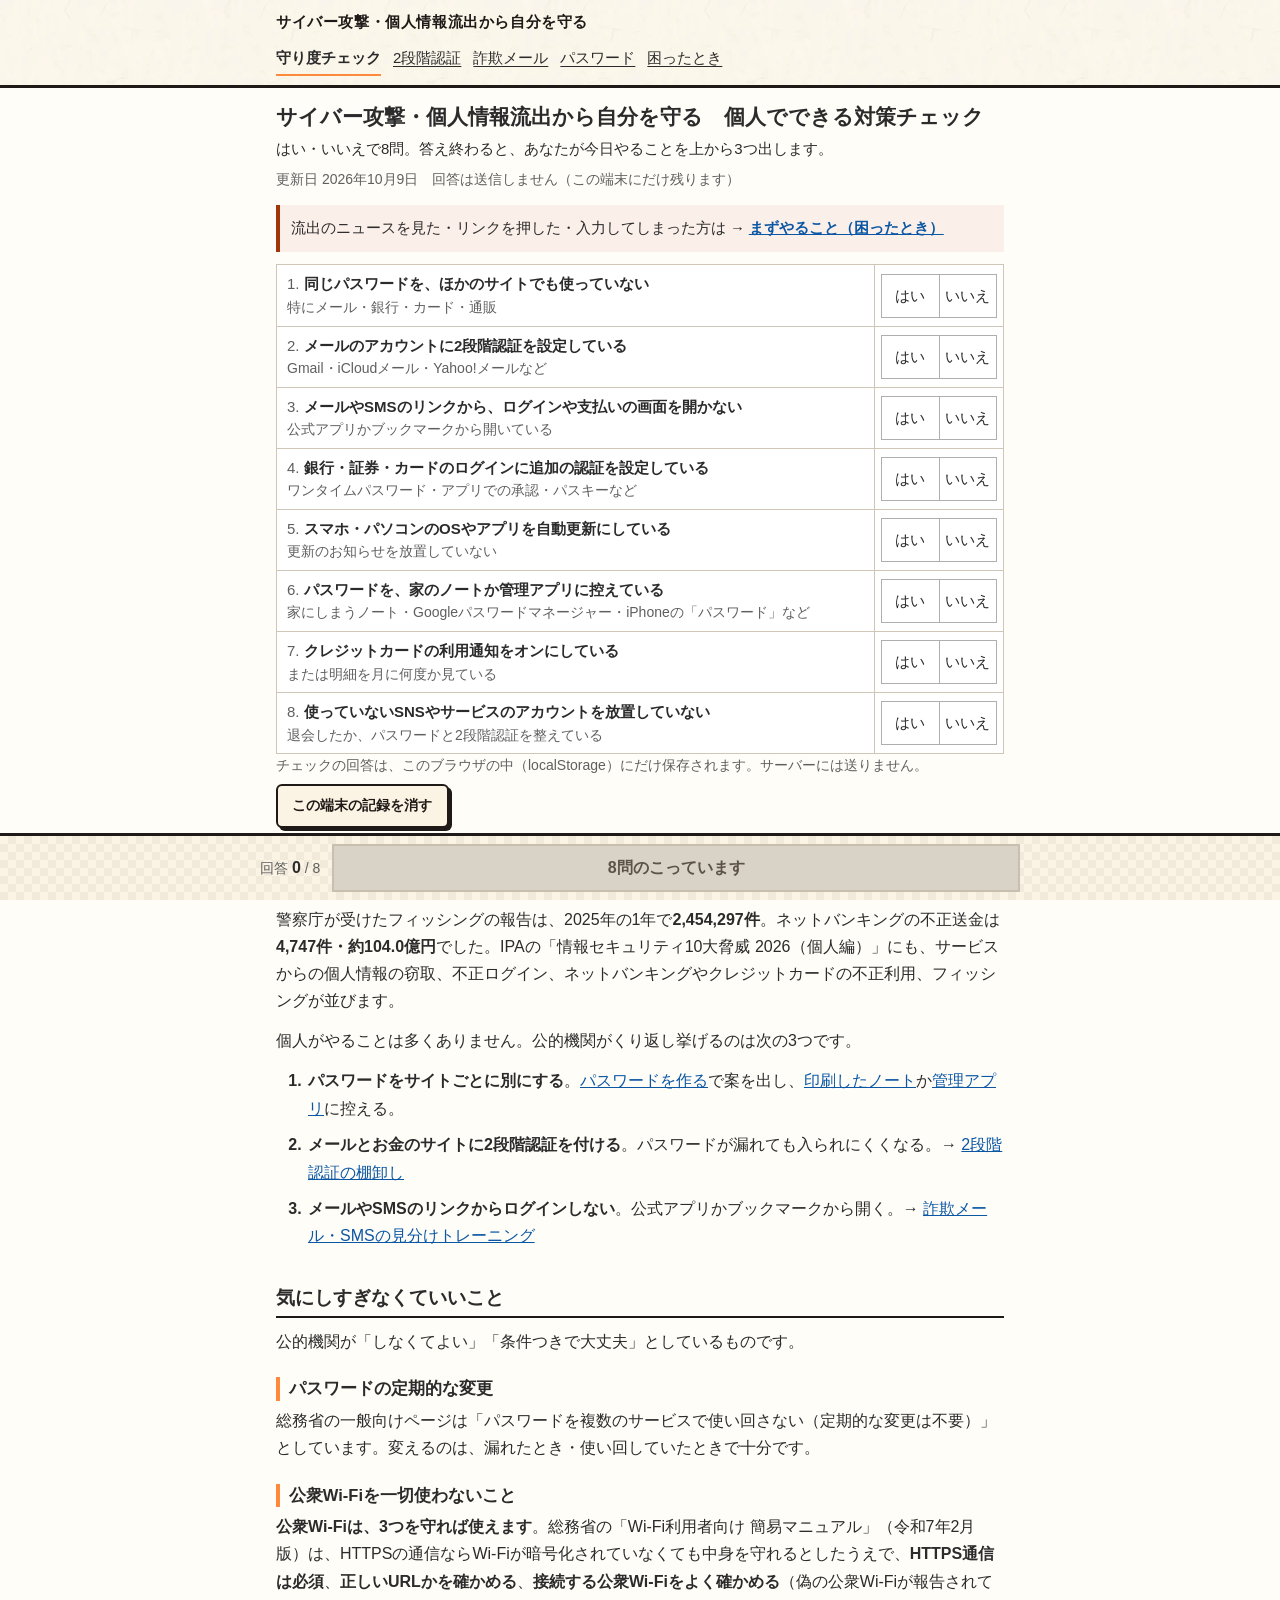
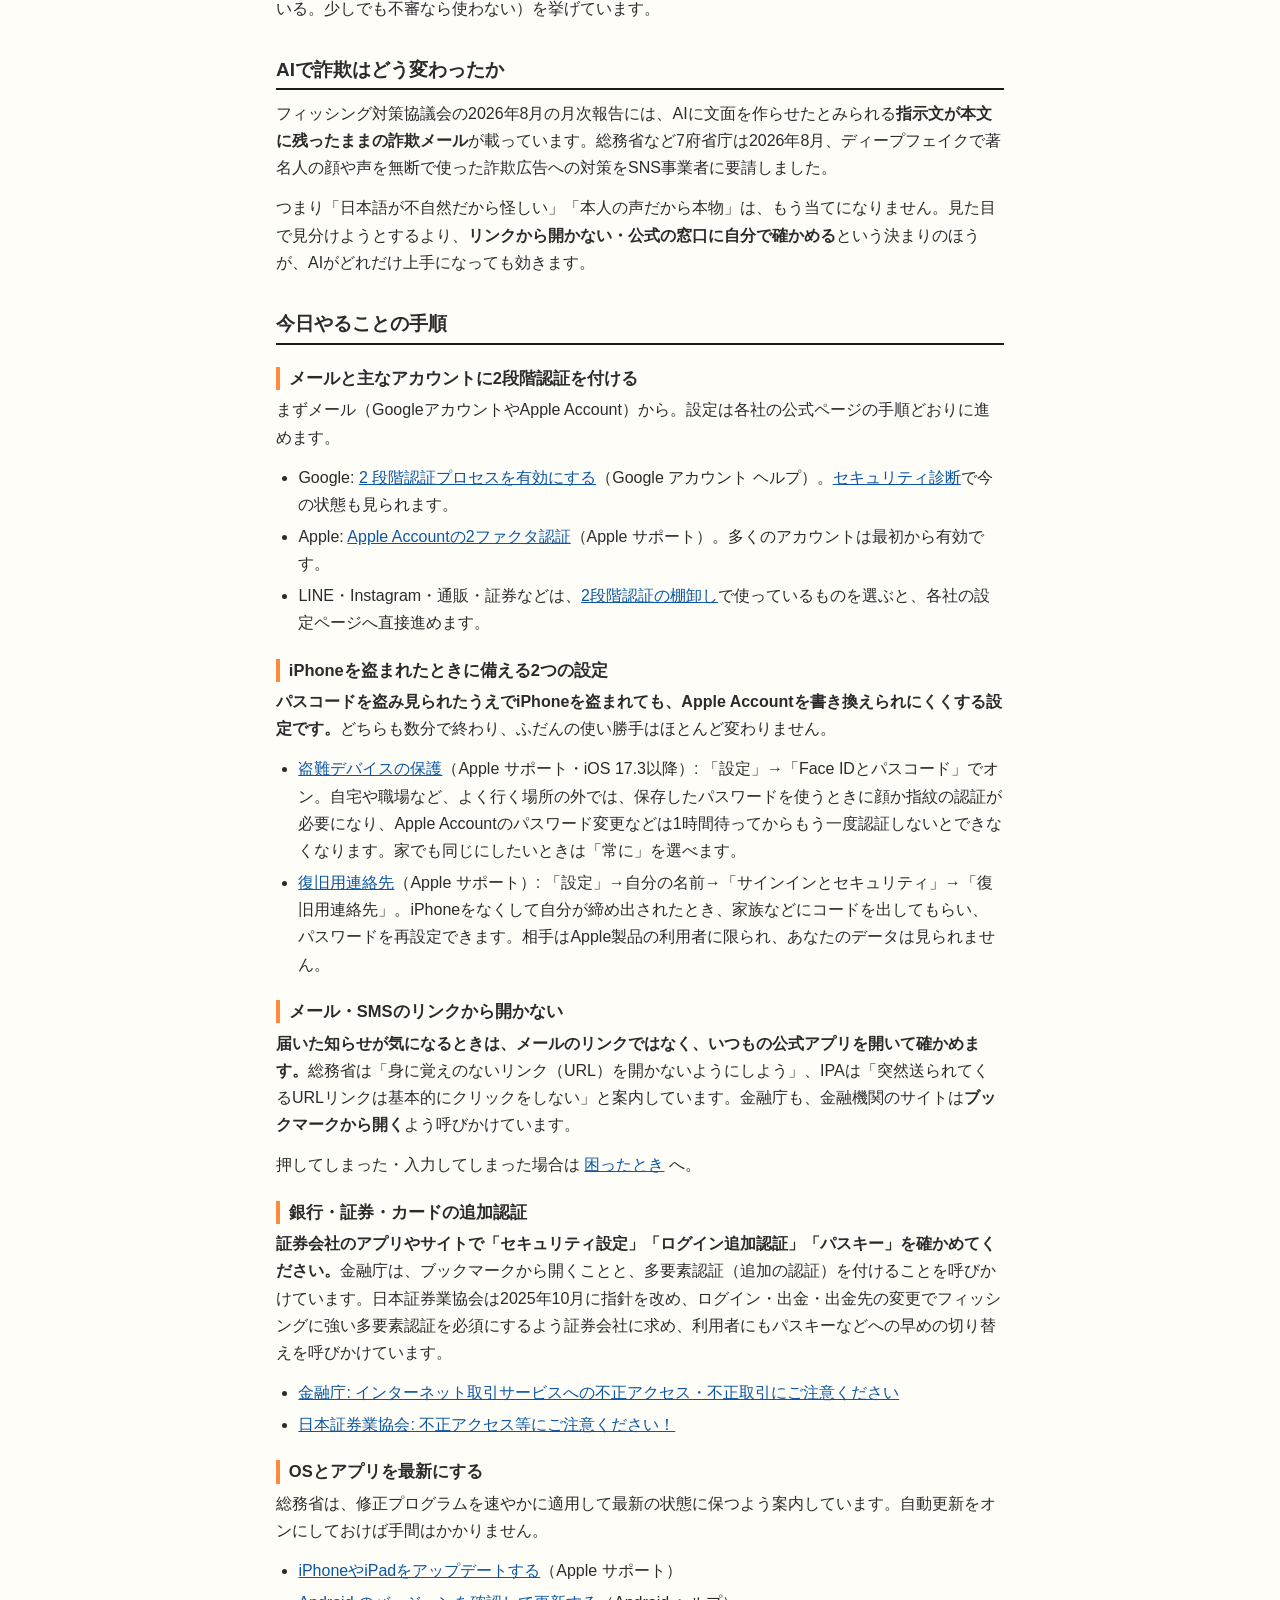
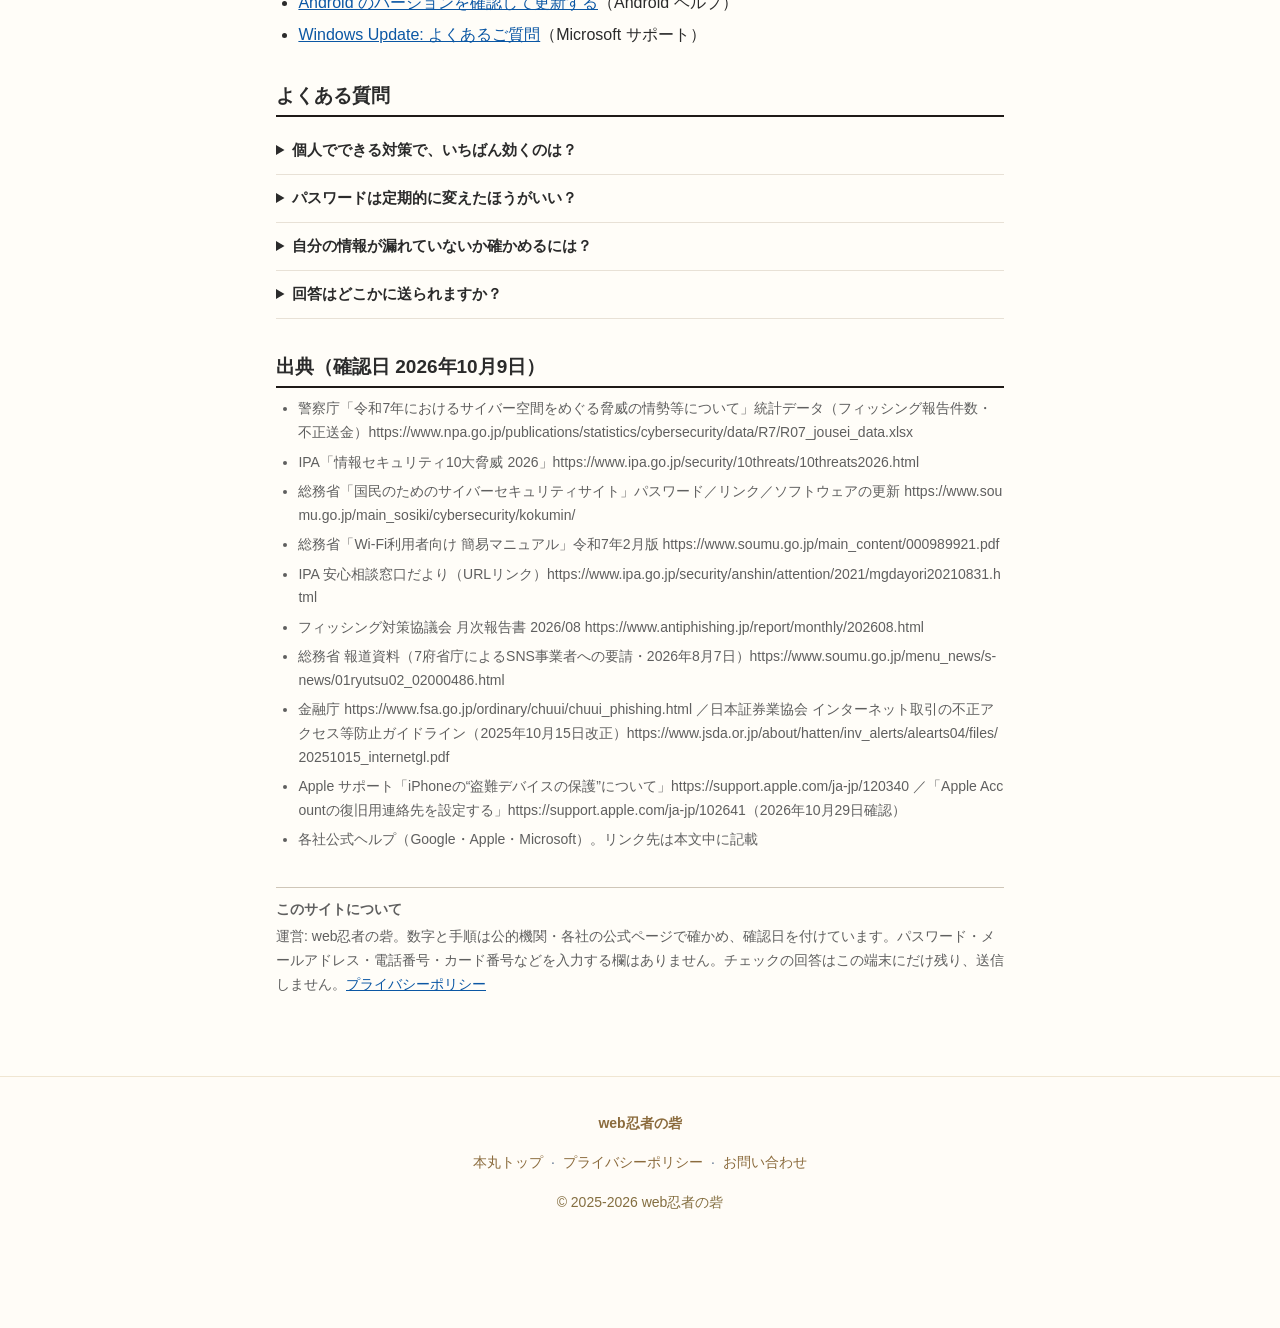
==== commit cc77f9d3: "パスワードの3ページを、印刷とパスワード作成が主役の作りに組み直す ユーザー指示「1Passwordはメインではない。印刷とパスワード作成をメインに」。 ・上のメニューの「パスワード」の行き先を /p" ====
--- a/index.html
+++ b/index.html
@@ -44,7 +44,7 @@
 <body class="hasDock">
 <div class="site"><div class="site-in">
   <a class="site-name" href="/">サイバー攻撃・個人情報流出から自分を守る</a>
-  <nav class="site-nav"><a href="/" aria-current="page">守り度チェック</a><a href="/nidankai/">2段階認証</a><a href="/sagi/">詐欺メール</a><a href="/password/">パスワード</a><a href="/komattara/">困ったとき</a></nav>
+  <nav class="site-nav"><a href="/" aria-current="page">守り度チェック</a><a href="/nidankai/">2段階認証</a><a href="/sagi/">詐欺メール</a><a href="/password/note/">パスワード</a><a href="/komattara/">困ったとき</a></nav>
 </div></div>
 <div class="wrap">
 <header>
@@ -72,7 +72,7 @@
 <p>警察庁が受けたフィッシングの報告は、2025年の1年で<b>2,454,297件</b>。ネットバンキングの不正送金は<b>4,747件・約104.0億円</b>でした。IPAの「情報セキュリティ10大脅威 2026（個人編）」にも、サービスからの個人情報の窃取、不正ログイン、ネットバンキングやクレジットカードの不正利用、フィッシングが並びます。</p>
 <p>個人がやることは多くありません。公的機関がくり返し挙げるのは次の3つです。</p>
 <ol class="steps">
-  <li><b>パスワードをサイトごとに別にする</b>。覚えられないので<a href="/password/">パスワード管理アプリ</a>に任せる。紙に控えるなら<a href="/password/note/">ノートを印刷</a>できます。</li>
+  <li><b>パスワードをサイトごとに別にする</b>。<a href="/password/tsukuru/">パスワードを作る</a>で案を出し、<a href="/password/note/">印刷したノート</a>か<a href="/password/">管理アプリ</a>に控える。</li>
   <li><b>メールとお金のサイトに2段階認証を付ける</b>。パスワードが漏れても入られにくくなる。→ <a href="/nidankai/">2段階認証の棚卸し</a></li>
   <li><b>メールやSMSのリンクからログインしない</b>。公式アプリかブックマークから開く。→ <a href="/sagi/">詐欺メール・SMSの見分けトレーニング</a></li>
 </ol>
@@ -155,7 +155,7 @@
   <div class="uf-c">© 2025-2026 web忍者の砦</div>
 </footer>
 <script src="/store.js"></script>
-<script src="/check.js"></script>
-<script src="/app.js"></script>
+<script src="/check.js?v=20261115"></script>
+<script src="/app.js?v=20261115"></script>
 </body>
 </html>
--- a/style.css
+++ b/style.css
@@ -257,11 +257,18 @@
   .pwtool td{padding:6px}
 }
 
-/* パスワードの3つの道具を行き来するタブ（総額くらべ・作る・ノートを印刷） */
-.subnav{display:flex;gap:0;margin:0 0 .9rem;border:1px solid var(--line);background:#fff}
-.subnav a{flex:1 1 0;text-align:center;padding:10px 4px;min-height:44px;font-size:14.5px;line-height:1.4;color:var(--ink);text-decoration:none;border-left:1px solid var(--line);display:flex;align-items:center;justify-content:center}
-.subnav a:first-child{border-left:0}
-.subnav a:hover{background:#f7f3ec}
-.subnav a[aria-current]{background:var(--ink);color:#fff;font-weight:700}
-@media print{.subnav{display:none}}
-@media(max-width:480px){.subnav a{font-size:13px;padding:10px 2px}}
+/* パスワードの3つの道具を行き来するボタン（総額くらべ・作る・ノートを印刷）。押せると分かる形に */
+.subnav-h{font-size:15px;font-weight:700;margin:0 0 .3rem;color:var(--ink)}
+.subnav{display:flex;gap:8px;margin:0 0 1.1rem}
+.subnav a{flex:1 1 0;display:flex;align-items:center;justify-content:center;text-align:center;min-height:58px;padding:8px 6px;font-size:16.5px;font-weight:700;line-height:1.3;color:var(--accent-d);background:#fff;border:2px solid var(--accent-d);border-bottom-width:5px;text-decoration:underline;text-underline-offset:3px}
+.subnav a:hover{background:#fff1e2}
+.subnav a[aria-current]{background:var(--ink);border-color:var(--ink);color:#fff;text-decoration:none}
+.subnav a[aria-current]::before{content:"いまここ：";font-size:12.5px;font-weight:400;margin-right:2px}
+@media(max-width:480px){.subnav{gap:6px}.subnav a{font-size:15px;padding:8px 3px}.subnav a[aria-current]::before{display:block;margin:0}.subnav a[aria-current]{flex-direction:column}}
+@media print{.subnav,.subnav-h{display:none}}
+/* サイト上部のリンクも、下線つきで押せると分かるように */
+.site-nav a{text-decoration:underline;text-underline-offset:3px;color:var(--ink);font-size:15px}
+.site-nav a[aria-current]{text-decoration:none}
+
+.pwnext{font-size:16px;margin:.6rem 0 0}
+.pwnext a{font-weight:700}
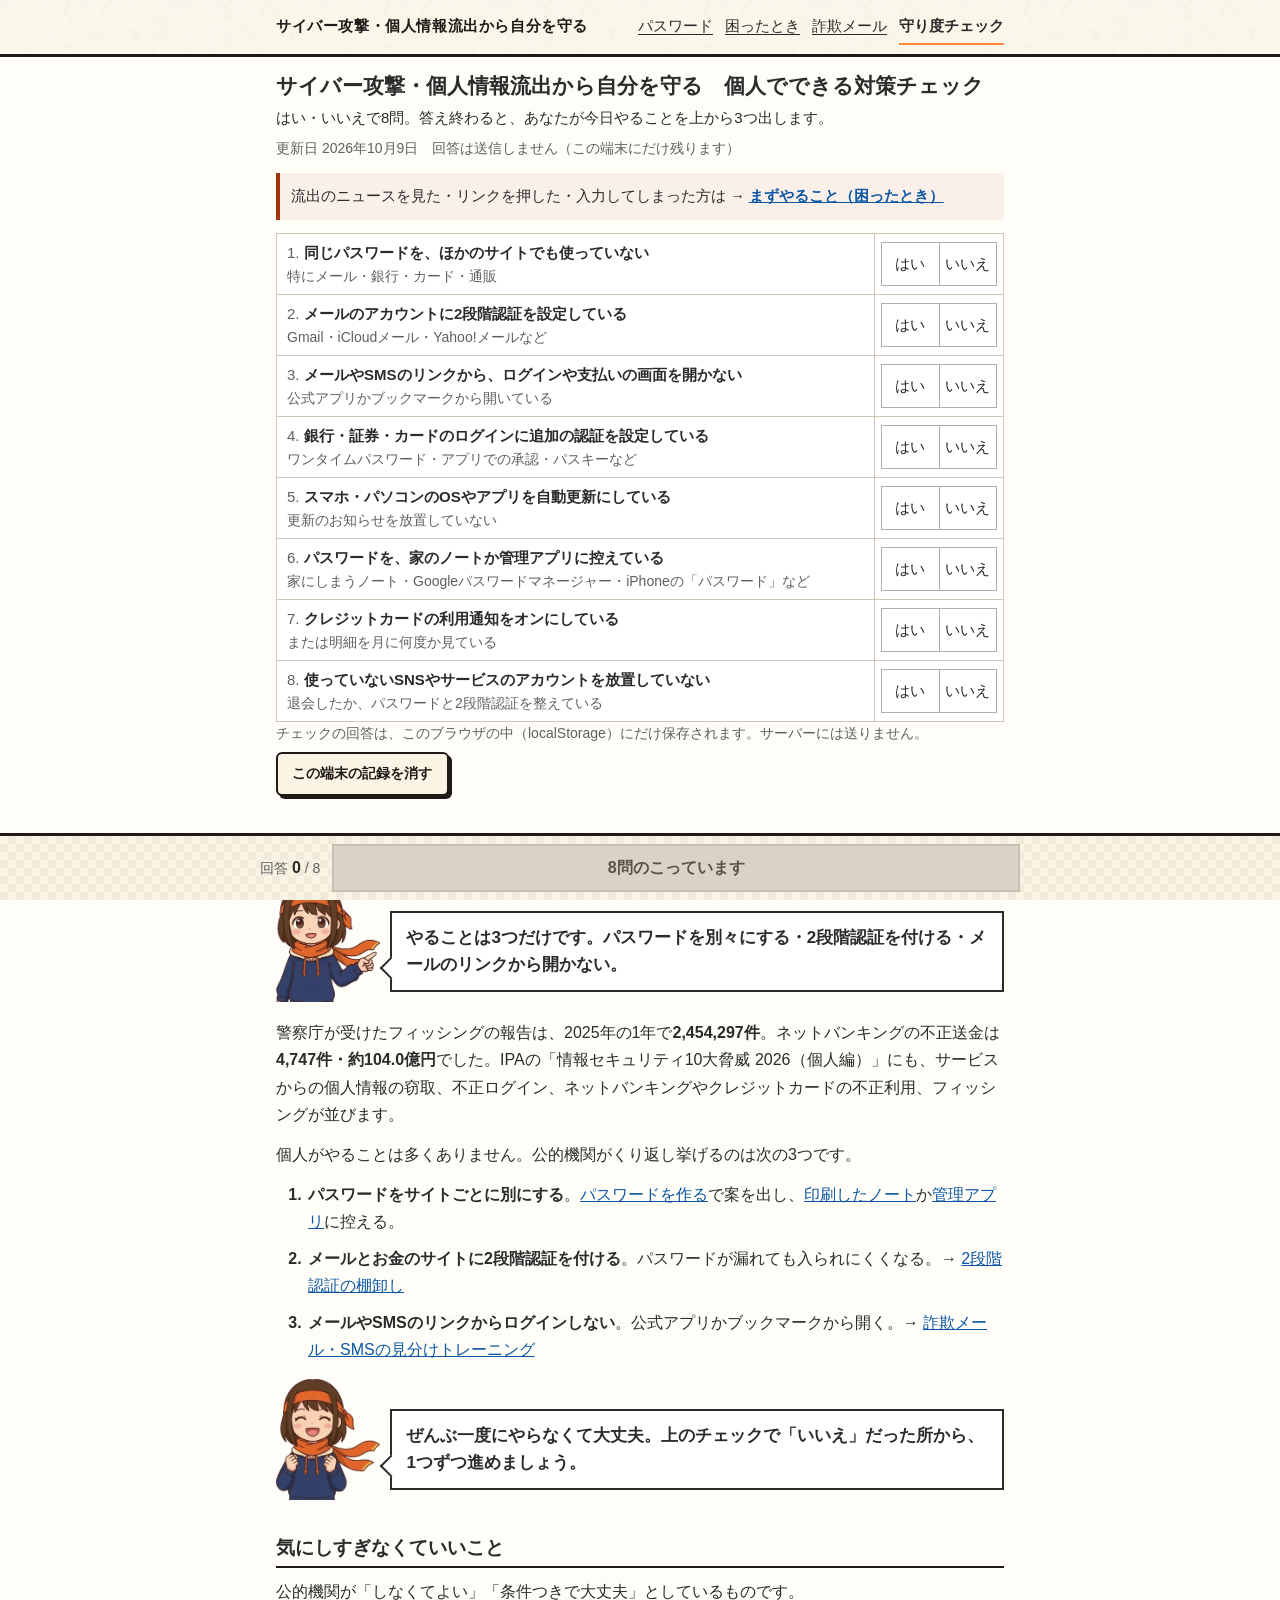
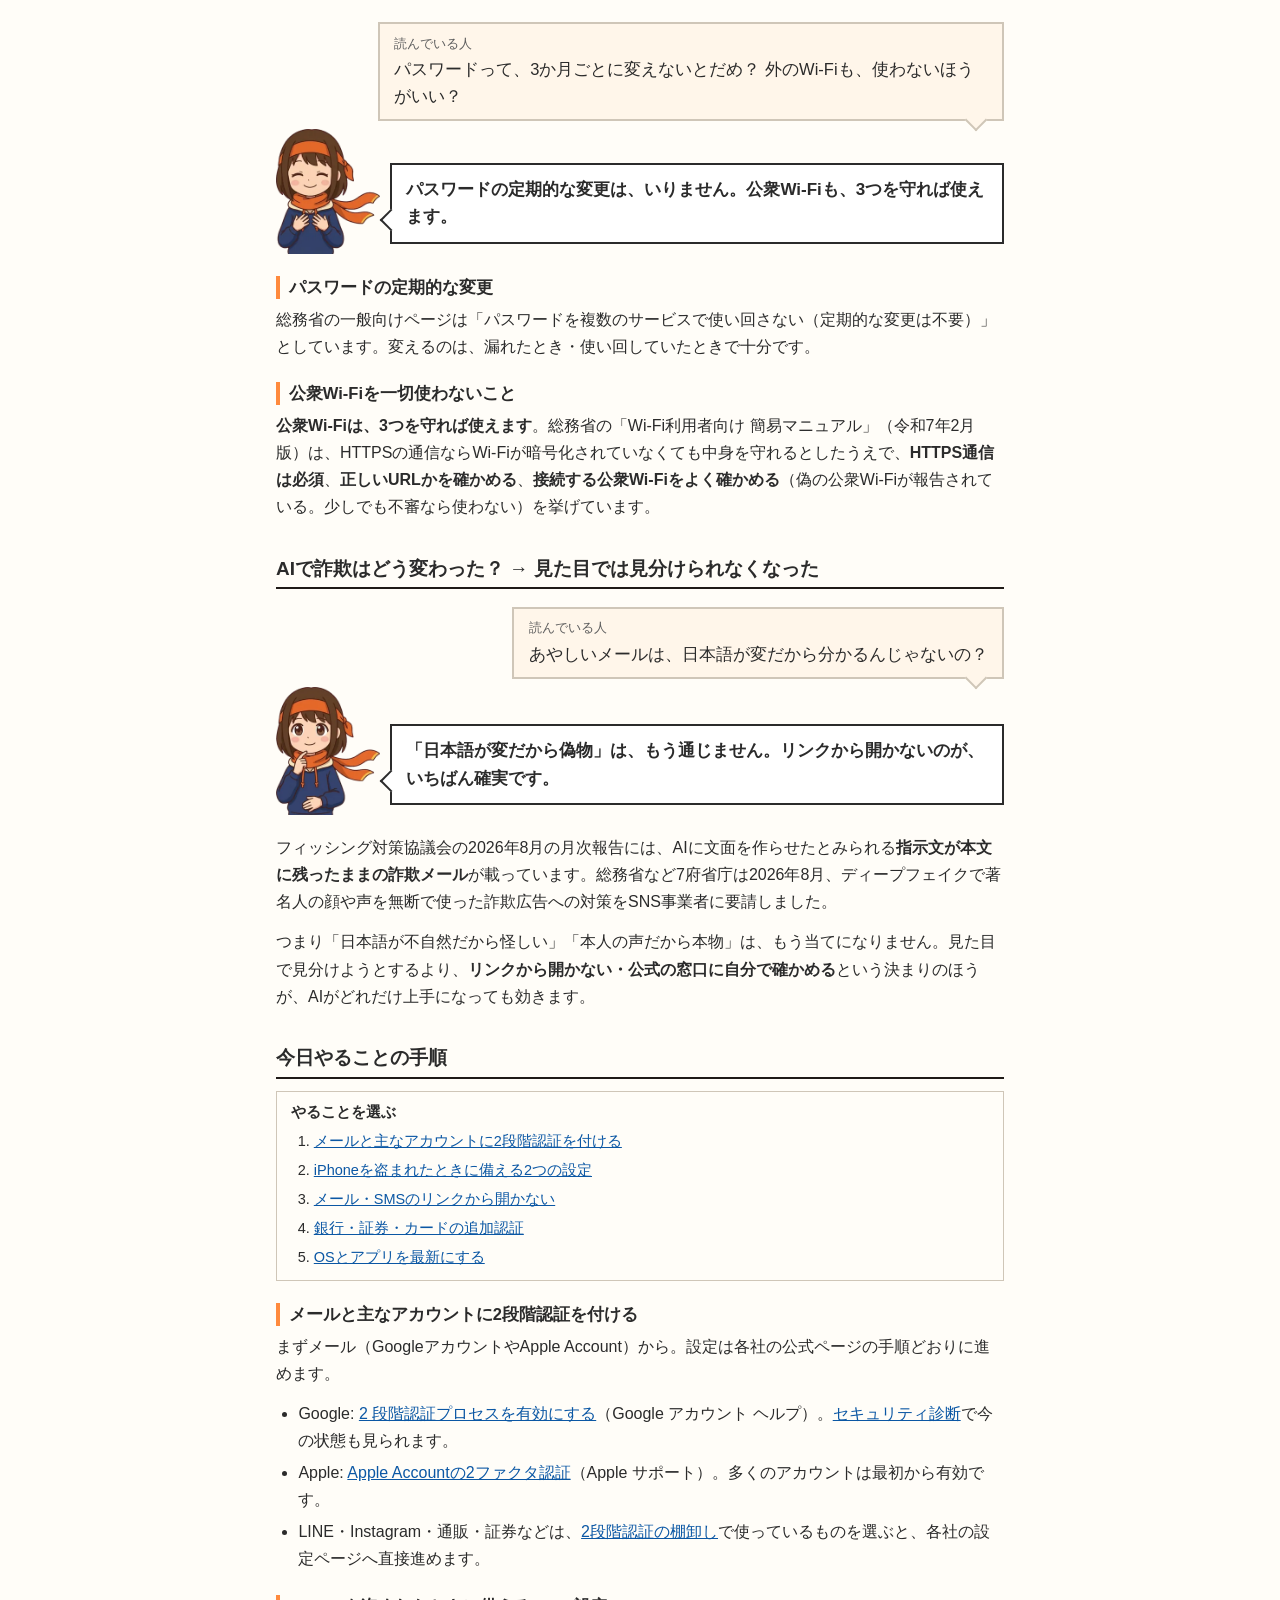
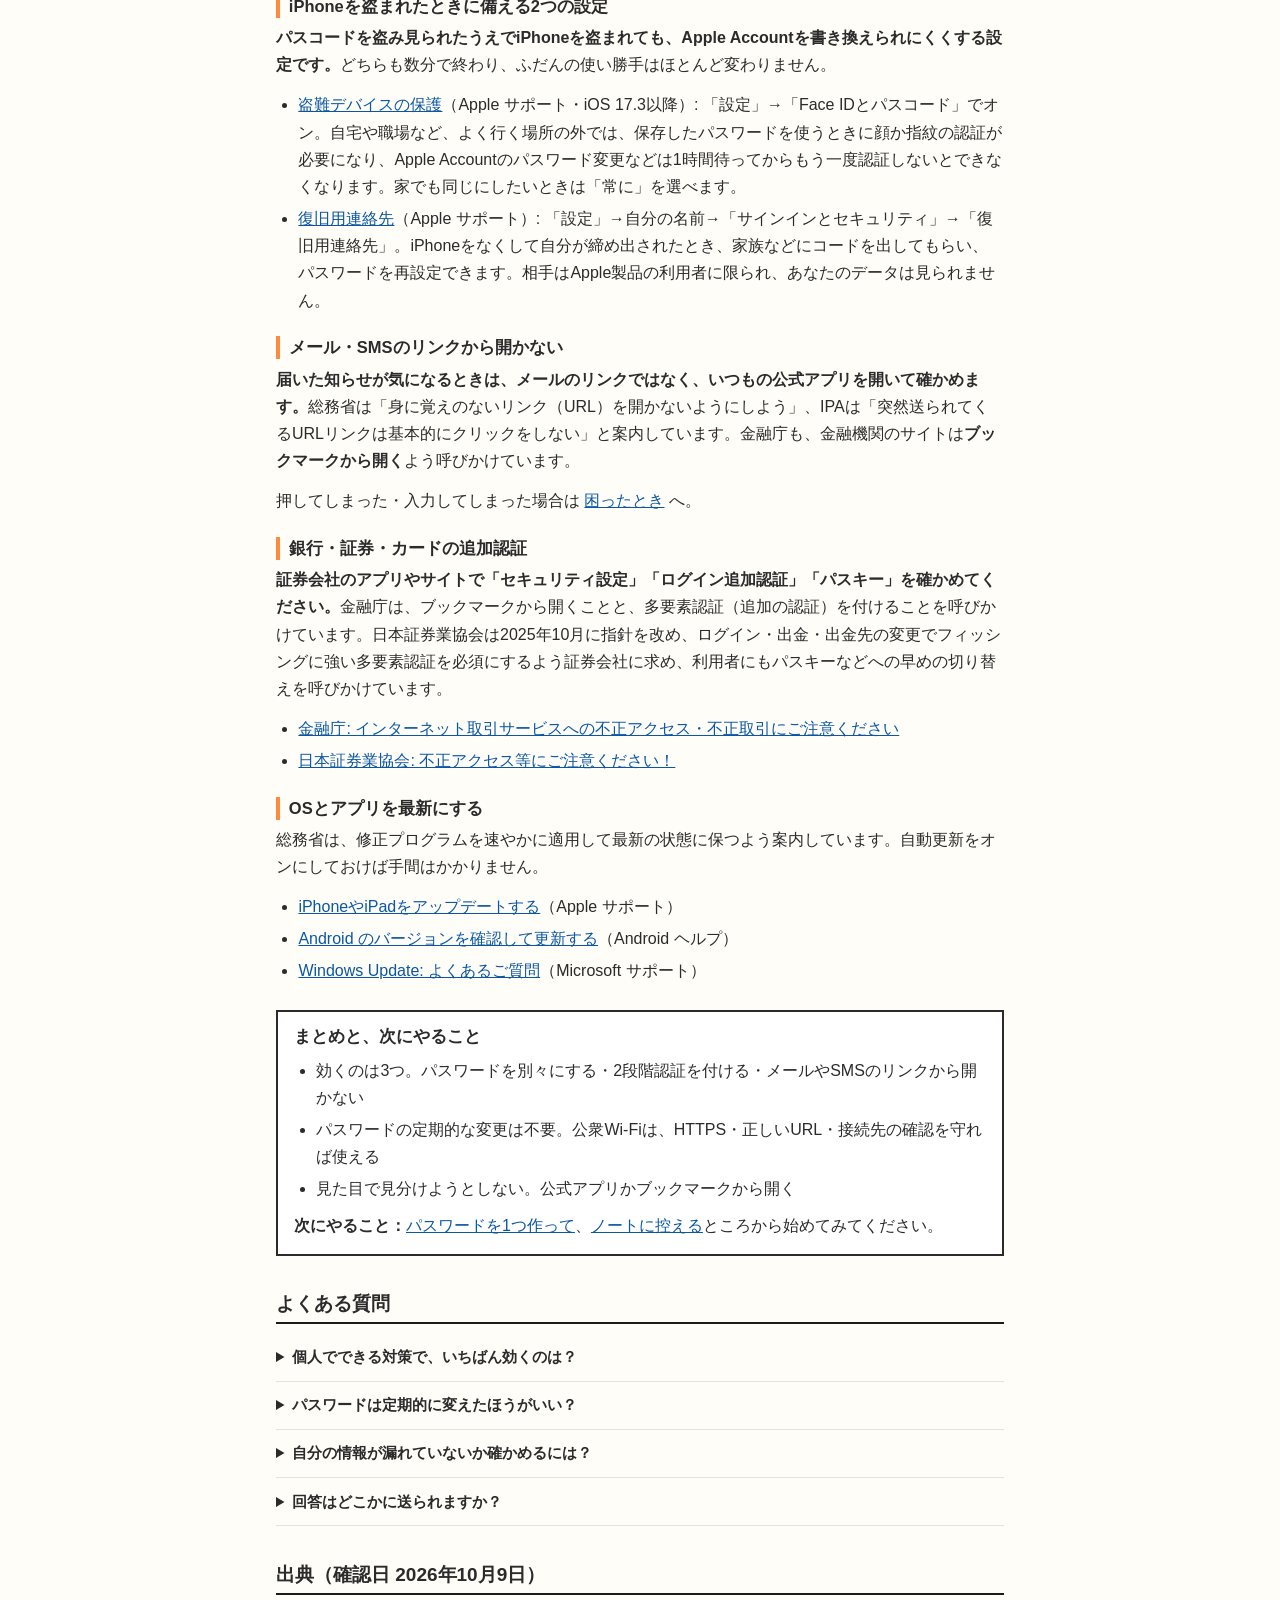
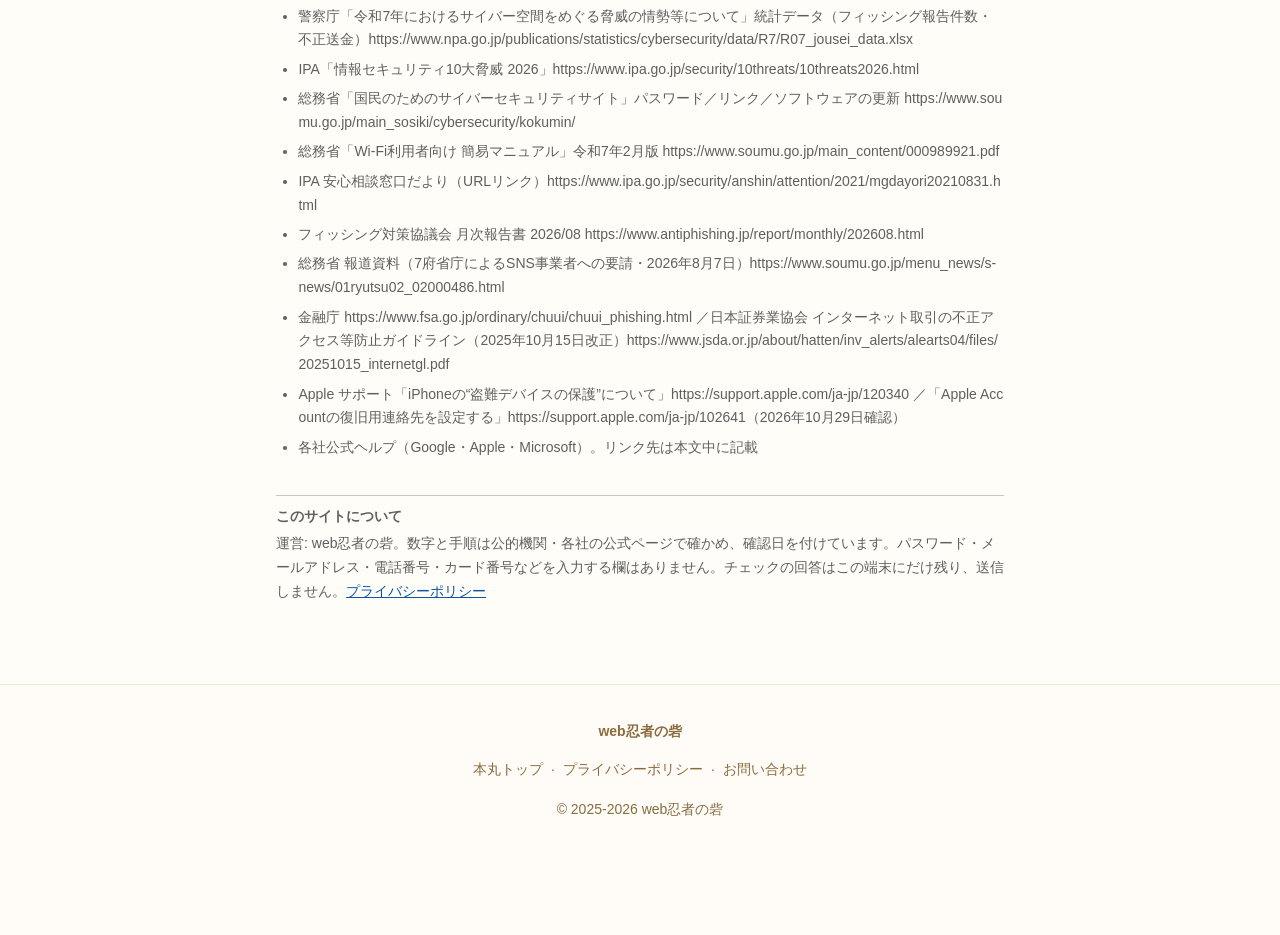
==== commit 8085ae4f: "読み物を読みやすく: 女の子の挿し絵と会話の形・目次・まとめを7ページに。上のメニューを4つに ・挿し絵: 看板の女の子（藍のパーカー）の素材12枚を /img/ に置き、読み物の区切りに「ひとこと」" ====
--- a/index.html
+++ b/index.html
@@ -38,13 +38,13 @@
 </script>
 <!-- 共通部品 D4（kkp-kit を kit/ にコピーしたもの。中は手で直さず kkp-kit 側で直して sync.sh）。Web フォントは読まない -->
 <link rel="stylesheet" href="/kit/kit.css?v=afa429f">
-<link rel="stylesheet" href="/style.css?v=20261025ux">
+<link rel="stylesheet" href="/style.css?v=20261115talk">
 <script src="/kit/kit.js?v=afa429f" defer></script>
 </head>
 <body class="hasDock">
 <div class="site"><div class="site-in">
   <a class="site-name" href="/">サイバー攻撃・個人情報流出から自分を守る</a>
-  <nav class="site-nav"><a href="/" aria-current="page">守り度チェック</a><a href="/nidankai/">2段階認証</a><a href="/sagi/">詐欺メール</a><a href="/password/note/">パスワード</a><a href="/komattara/">困ったとき</a></nav>
+  <nav class="site-nav"><a href="/password/note/">パスワード</a><a href="/komattara/">困ったとき</a><a href="/sagi/">詐欺メール</a><a href="/" aria-current="page">守り度チェック</a></nav>
 </div></div>
 <div class="wrap">
 <header>
@@ -69,6 +69,7 @@
 <p class="note">チェックの回答は、このブラウザの中（localStorage）にだけ保存されます。サーバーには送りません。<button type="button" class="again" id="clearAll">この端末の記録を消す</button></p>
 
 <h2 id="kihon">本当に効くのは、この3つ</h2>
+<div class="say"><img src="/img/girl-point-right.webp" width="240" height="279" alt="" loading="lazy" decoding="async"><p>やることは3つだけです。パスワードを別々にする・2段階認証を付ける・メールのリンクから開かない。</p></div>
 <p>警察庁が受けたフィッシングの報告は、2025年の1年で<b>2,454,297件</b>。ネットバンキングの不正送金は<b>4,747件・約104.0億円</b>でした。IPAの「情報セキュリティ10大脅威 2026（個人編）」にも、サービスからの個人情報の窃取、不正ログイン、ネットバンキングやクレジットカードの不正利用、フィッシングが並びます。</p>
 <p>個人がやることは多くありません。公的機関がくり返し挙げるのは次の3つです。</p>
 <ol class="steps">
@@ -77,18 +78,36 @@
   <li><b>メールやSMSのリンクからログインしない</b>。公式アプリかブックマークから開く。→ <a href="/sagi/">詐欺メール・SMSの見分けトレーニング</a></li>
 </ol>
 
+<div class="say"><img src="/img/girl-guts.webp" width="240" height="278" alt="" loading="lazy" decoding="async"><p>ぜんぶ一度にやらなくて大丈夫。上のチェックで「いいえ」だった所から、1つずつ進めましょう。</p></div>
+
 <h2 id="kinishinai">気にしすぎなくていいこと</h2>
 <p>公的機関が「しなくてよい」「条件つきで大丈夫」としているものです。</p>
+<div class="talk">
+<p class="ask"><span>読んでいる人</span>パスワードって、3か月ごとに変えないとだめ？ 外のWi-Fiも、使わないほうがいい？</p>
+<div class="say"><img src="/img/girl-relief.webp" width="240" height="288" alt="" loading="lazy" decoding="async"><p>パスワードの定期的な変更は、いりません。公衆Wi-Fiも、3つを守れば使えます。</p></div>
+</div>
 <h3>パスワードの定期的な変更</h3>
 <p>総務省の一般向けページは「パスワードを複数のサービスで使い回さない（定期的な変更は不要）」としています。変えるのは、漏れたとき・使い回していたときで十分です。</p>
 <h3>公衆Wi-Fiを一切使わないこと</h3>
 <p><b>公衆Wi-Fiは、3つを守れば使えます</b>。総務省の「Wi-Fi利用者向け 簡易マニュアル」（令和7年2月版）は、HTTPSの通信ならWi-Fiが暗号化されていなくても中身を守れるとしたうえで、<b>HTTPS通信は必須</b>、<b>正しいURLかを確かめる</b>、<b>接続する公衆Wi-Fiをよく確かめる</b>（偽の公衆Wi-Fiが報告されている。少しでも不審なら使わない）を挙げています。</p>
 
-<h2 id="ai">AIで詐欺はどう変わったか</h2>
+<h2 id="ai">AIで詐欺はどう変わった？ → 見た目では見分けられなくなった</h2>
+<div class="talk">
+<p class="ask"><span>読んでいる人</span>あやしいメールは、日本語が変だから分かるんじゃないの？</p>
+<div class="say"><img src="/img/girl-think-left.webp" width="240" height="296" alt="" loading="lazy" decoding="async"><p>「日本語が変だから偽物」は、もう通じません。リンクから開かないのが、いちばん確実です。</p></div>
+</div>
 <p>フィッシング対策協議会の2026年8月の月次報告には、AIに文面を作らせたとみられる<b>指示文が本文に残ったままの詐欺メール</b>が載っています。総務省など7府省庁は2026年8月、ディープフェイクで著名人の顔や声を無断で使った詐欺広告への対策をSNS事業者に要請しました。</p>
 <p>つまり「日本語が不自然だから怪しい」「本人の声だから本物」は、もう当てになりません。見た目で見分けようとするより、<b>リンクから開かない・公式の窓口に自分で確かめる</b>という決まりのほうが、AIがどれだけ上手になっても効きます。</p>
 
 <h2 id="how">今日やることの手順</h2>
+<nav class="toc" aria-label="手順の目次"><b>やることを選ぶ</b>
+<ol>
+  <li><a href="#how-2fa">メールと主なアカウントに2段階認証を付ける</a></li>
+  <li><a href="#how-iphone">iPhoneを盗まれたときに備える2つの設定</a></li>
+  <li><a href="#how-link">メール・SMSのリンクから開かない</a></li>
+  <li><a href="#how-money">銀行・証券・カードの追加認証</a></li>
+  <li><a href="#how-update">OSとアプリを最新にする</a></li>
+</ol></nav>
 <h3 id="how-2fa">メールと主なアカウントに2段階認証を付ける</h3>
 <p>まずメール（GoogleアカウントやApple Account）から。設定は各社の公式ページの手順どおりに進めます。</p>
 <ul>
@@ -118,6 +137,15 @@
   <li><a href="https://support.google.com/android/answer/7680439?hl=ja" target="_blank" rel="noopener">Android のバージョンを確認して更新する</a>（Android ヘルプ）</li>
   <li><a href="https://support.microsoft.com/ja-jp/windows/windows-update-faq-8a903416-6f45-0718-f5c7-375e92dddeb2" target="_blank" rel="noopener">Windows Update: よくあるご質問</a>（Microsoft サポート）</li>
 </ul>
+
+<div class="matome" id="matome"><b>まとめと、次にやること</b>
+<ul>
+  <li>効くのは3つ。パスワードを別々にする・2段階認証を付ける・メールやSMSのリンクから開かない</li>
+  <li>パスワードの定期的な変更は不要。公衆Wi-Fiは、HTTPS・正しいURL・接続先の確認を守れば使える</li>
+  <li>見た目で見分けようとしない。公式アプリかブックマークから開く</li>
+</ul>
+<p><b>次にやること：</b><a href="/password/tsukuru/">パスワードを1つ作って</a>、<a href="/password/note/">ノートに控える</a>ところから始めてみてください。</p>
+</div>
 
 <section class="faq" id="faq">
 <h2>よくある質問</h2>
--- a/style.css
+++ b/style.css
@@ -272,3 +272,25 @@
 
 .pwnext{font-size:16px;margin:.6rem 0 0}
 .pwnext a{font-weight:700}
+
+/* 女の子のひとこと（読み物の区切りに、その段の答えを1文で）。絵は飾りなので alt は空 */
+.say{display:flex;align-items:flex-end;gap:10px;margin:1rem 0 1.1rem}
+.say img{flex:0 0 auto;width:84px;height:auto}
+.say p{position:relative;flex:1 1 auto;margin:0 0 10px;padding:.7rem .9rem;border:2px solid var(--ink);background:#fff;font-size:16.5px;font-weight:700;line-height:1.6}
+.say p::before{content:"";position:absolute;left:-9px;bottom:14px;width:14px;height:14px;background:#fff;border-left:2px solid var(--ink);border-bottom:2px solid var(--ink);transform:rotate(45deg)}
+@media(min-width:600px){.say img{width:104px}.say p{font-size:17px}}
+@media print{.say{display:none}}
+/* 読み物の中の目次と、まとめ */
+.toc a{display:inline;line-height:2}
+.matome{border:2px solid var(--ink);padding:.7rem 1rem .5rem;margin:1.6rem 0 0;background:#fff}
+.matome > b{display:block;font-size:17px;margin-bottom:.3rem}
+.matome ul{margin:.2rem 0 .6rem}
+.matome p{margin:0 0 .4rem}
+
+/* 会話の形（読んでいる人の声 → 女の子の答え） */
+.talk{margin:1.1rem 0 1.2rem}
+.talk .say{margin:.5rem 0 0}
+.ask{position:relative;margin:0 0 0 auto;max-width:86%;width:fit-content;padding:.6rem .9rem;border:2px solid var(--line);background:var(--head);font-size:16.5px;line-height:1.6}
+.ask span{display:block;font-size:13px;color:var(--sub);margin-bottom:.1rem}
+.ask::after{content:"";position:absolute;right:18px;bottom:-9px;width:14px;height:14px;background:var(--head);border-right:2px solid var(--line);border-bottom:2px solid var(--line);transform:rotate(45deg)}
+@media print{.talk{display:none}}
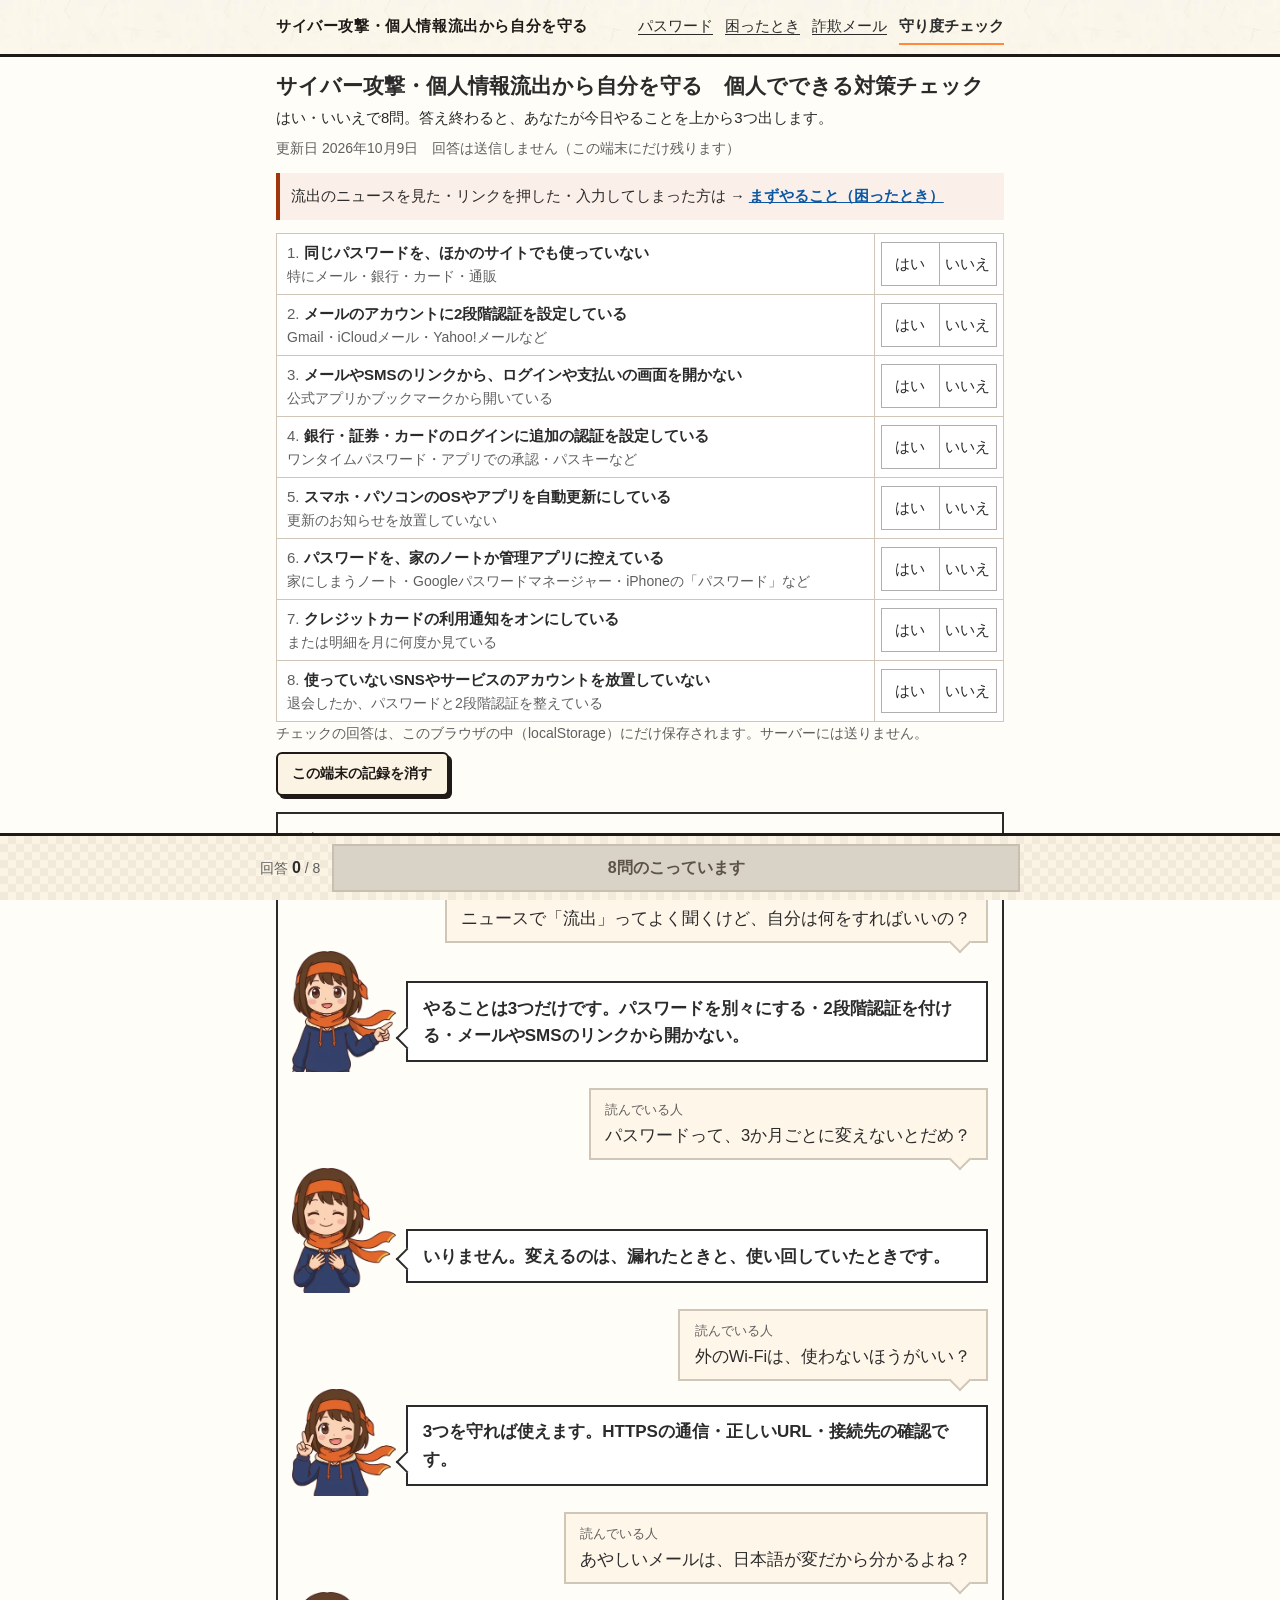
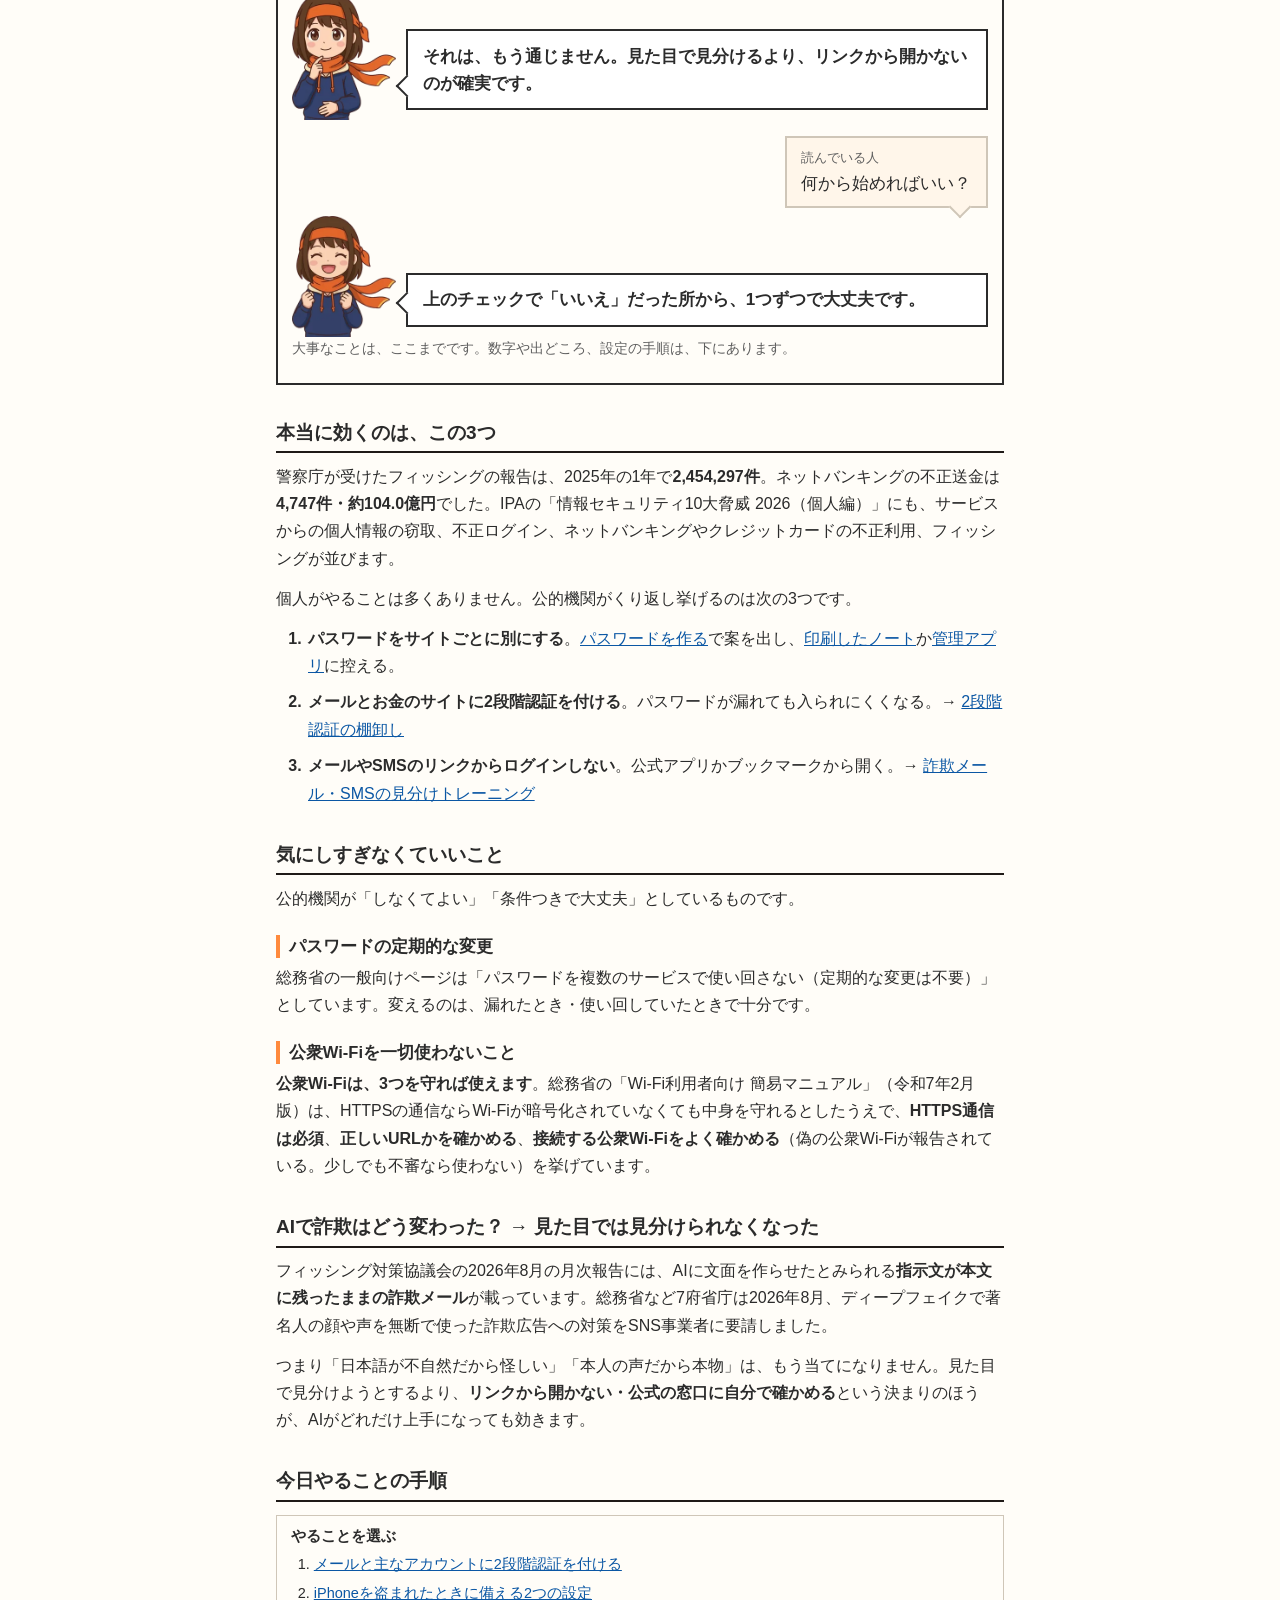
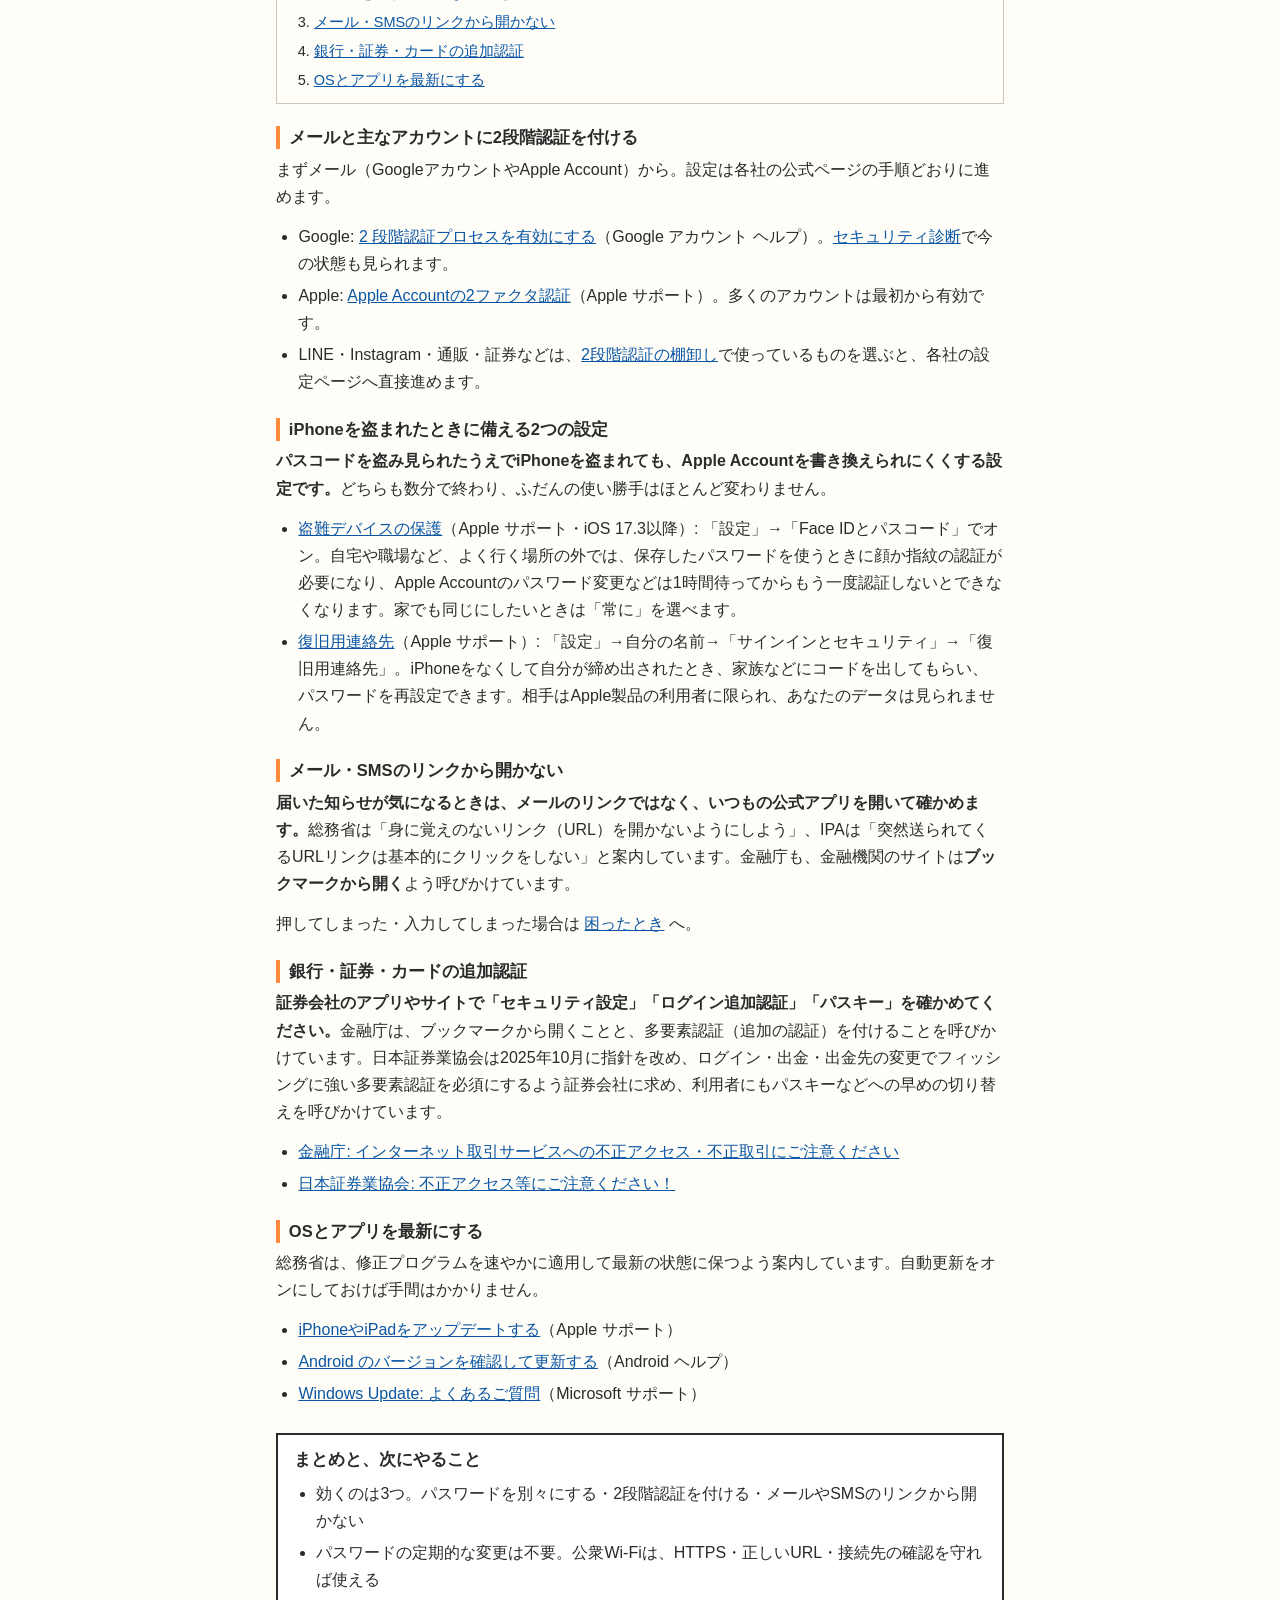
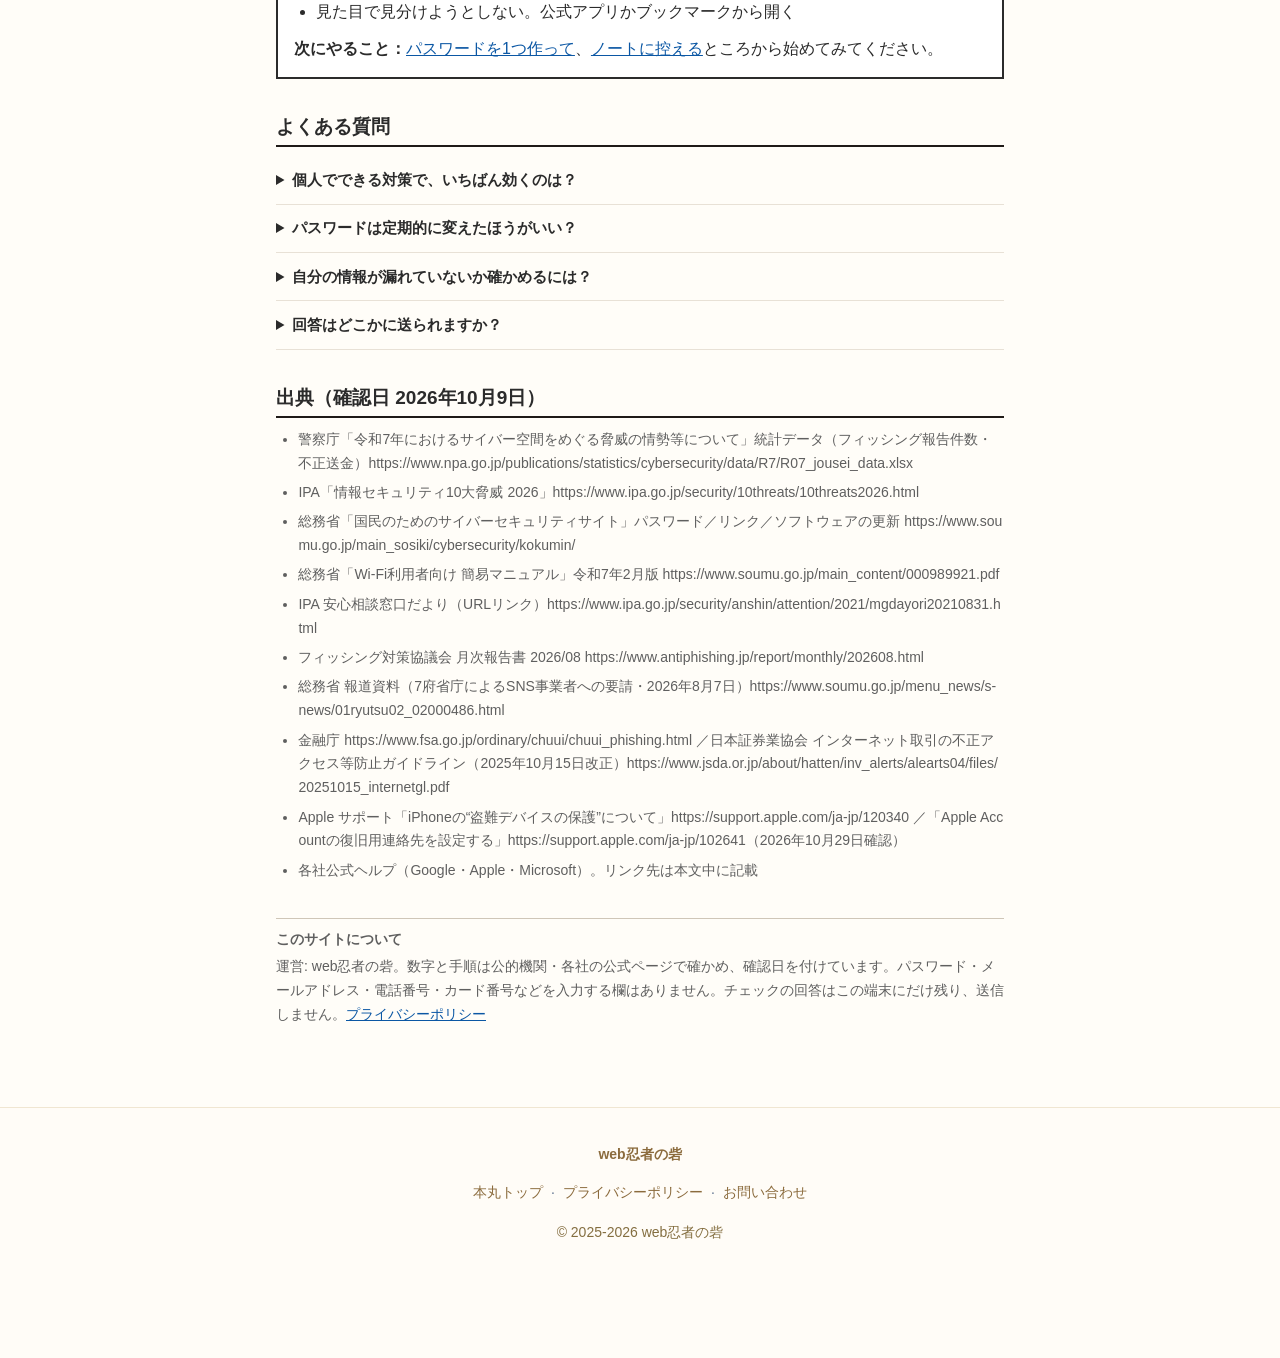
==== commit 48d98267: "会話でわかる（1分）を、残りの6ページにも入れる トップ・2段階認証・詐欺メール・困ったとき・管理アプリ・パスワードを作る。 読んでいる人の声と女の子の答えを4〜5つ並べ、会話だけで要点が全部わかる形" ====
--- a/index.html
+++ b/index.html
@@ -38,7 +38,7 @@
 </script>
 <!-- 共通部品 D4（kkp-kit を kit/ にコピーしたもの。中は手で直さず kkp-kit 側で直して sync.sh）。Web フォントは読まない -->
 <link rel="stylesheet" href="/kit/kit.css?v=afa429f">
-<link rel="stylesheet" href="/style.css?v=20261115talk">
+<link rel="stylesheet" href="/style.css?v=20261115chat2">
 <script src="/kit/kit.js?v=afa429f" defer></script>
 </head>
 <body class="hasDock">
@@ -68,8 +68,22 @@
 
 <p class="note">チェックの回答は、このブラウザの中（localStorage）にだけ保存されます。サーバーには送りません。<button type="button" class="again" id="clearAll">この端末の記録を消す</button></p>
 
+<section class="chat" aria-label="会話でわかる">
+<h3>会話でわかる（1分）</h3>
+<p class="ask"><span>読んでいる人</span>ニュースで「流出」ってよく聞くけど、自分は何をすればいいの？</p>
+<div class="say"><img src="/img/girl-point-right.webp" width="240" height="279" alt="" loading="lazy" decoding="async"><p>やることは3つだけです。パスワードを別々にする・2段階認証を付ける・メールやSMSのリンクから開かない。</p></div>
+<p class="ask"><span>読んでいる人</span>パスワードって、3か月ごとに変えないとだめ？</p>
+<div class="say"><img src="/img/girl-relief.webp" width="240" height="288" alt="" loading="lazy" decoding="async"><p>いりません。変えるのは、漏れたときと、使い回していたときです。</p></div>
+<p class="ask"><span>読んでいる人</span>外のWi-Fiは、使わないほうがいい？</p>
+<div class="say"><img src="/img/girl-wink.webp" width="240" height="247" alt="" loading="lazy" decoding="async"><p>3つを守れば使えます。HTTPSの通信・正しいURL・接続先の確認です。</p></div>
+<p class="ask"><span>読んでいる人</span>あやしいメールは、日本語が変だから分かるよね？</p>
+<div class="say"><img src="/img/girl-think-left.webp" width="240" height="296" alt="" loading="lazy" decoding="async"><p>それは、もう通じません。見た目で見分けるより、リンクから開かないのが確実です。</p></div>
+<p class="ask"><span>読んでいる人</span>何から始めればいい？</p>
+<div class="say"><img src="/img/girl-guts.webp" width="240" height="278" alt="" loading="lazy" decoding="async"><p>上のチェックで「いいえ」だった所から、1つずつで大丈夫です。</p></div>
+<p class="note">大事なことは、ここまでです。数字や出どころ、設定の手順は、下にあります。</p>
+</section>
+
 <h2 id="kihon">本当に効くのは、この3つ</h2>
-<div class="say"><img src="/img/girl-point-right.webp" width="240" height="279" alt="" loading="lazy" decoding="async"><p>やることは3つだけです。パスワードを別々にする・2段階認証を付ける・メールのリンクから開かない。</p></div>
 <p>警察庁が受けたフィッシングの報告は、2025年の1年で<b>2,454,297件</b>。ネットバンキングの不正送金は<b>4,747件・約104.0億円</b>でした。IPAの「情報セキュリティ10大脅威 2026（個人編）」にも、サービスからの個人情報の窃取、不正ログイン、ネットバンキングやクレジットカードの不正利用、フィッシングが並びます。</p>
 <p>個人がやることは多くありません。公的機関がくり返し挙げるのは次の3つです。</p>
 <ol class="steps">
@@ -78,24 +92,14 @@
   <li><b>メールやSMSのリンクからログインしない</b>。公式アプリかブックマークから開く。→ <a href="/sagi/">詐欺メール・SMSの見分けトレーニング</a></li>
 </ol>
 
-<div class="say"><img src="/img/girl-guts.webp" width="240" height="278" alt="" loading="lazy" decoding="async"><p>ぜんぶ一度にやらなくて大丈夫。上のチェックで「いいえ」だった所から、1つずつ進めましょう。</p></div>
-
 <h2 id="kinishinai">気にしすぎなくていいこと</h2>
 <p>公的機関が「しなくてよい」「条件つきで大丈夫」としているものです。</p>
-<div class="talk">
-<p class="ask"><span>読んでいる人</span>パスワードって、3か月ごとに変えないとだめ？ 外のWi-Fiも、使わないほうがいい？</p>
-<div class="say"><img src="/img/girl-relief.webp" width="240" height="288" alt="" loading="lazy" decoding="async"><p>パスワードの定期的な変更は、いりません。公衆Wi-Fiも、3つを守れば使えます。</p></div>
-</div>
 <h3>パスワードの定期的な変更</h3>
 <p>総務省の一般向けページは「パスワードを複数のサービスで使い回さない（定期的な変更は不要）」としています。変えるのは、漏れたとき・使い回していたときで十分です。</p>
 <h3>公衆Wi-Fiを一切使わないこと</h3>
 <p><b>公衆Wi-Fiは、3つを守れば使えます</b>。総務省の「Wi-Fi利用者向け 簡易マニュアル」（令和7年2月版）は、HTTPSの通信ならWi-Fiが暗号化されていなくても中身を守れるとしたうえで、<b>HTTPS通信は必須</b>、<b>正しいURLかを確かめる</b>、<b>接続する公衆Wi-Fiをよく確かめる</b>（偽の公衆Wi-Fiが報告されている。少しでも不審なら使わない）を挙げています。</p>
 
 <h2 id="ai">AIで詐欺はどう変わった？ → 見た目では見分けられなくなった</h2>
-<div class="talk">
-<p class="ask"><span>読んでいる人</span>あやしいメールは、日本語が変だから分かるんじゃないの？</p>
-<div class="say"><img src="/img/girl-think-left.webp" width="240" height="296" alt="" loading="lazy" decoding="async"><p>「日本語が変だから偽物」は、もう通じません。リンクから開かないのが、いちばん確実です。</p></div>
-</div>
 <p>フィッシング対策協議会の2026年8月の月次報告には、AIに文面を作らせたとみられる<b>指示文が本文に残ったままの詐欺メール</b>が載っています。総務省など7府省庁は2026年8月、ディープフェイクで著名人の顔や声を無断で使った詐欺広告への対策をSNS事業者に要請しました。</p>
 <p>つまり「日本語が不自然だから怪しい」「本人の声だから本物」は、もう当てになりません。見た目で見分けようとするより、<b>リンクから開かない・公式の窓口に自分で確かめる</b>という決まりのほうが、AIがどれだけ上手になっても効きます。</p>
 
--- a/style.css
+++ b/style.css
@@ -294,3 +294,17 @@
 .ask span{display:block;font-size:13px;color:var(--sub);margin-bottom:.1rem}
 .ask::after{content:"";position:absolute;right:18px;bottom:-9px;width:14px;height:14px;background:var(--head);border-right:2px solid var(--line);border-bottom:2px solid var(--line);transform:rotate(45deg)}
 @media print{.talk{display:none}}
+
+/* 場面の挿し絵（読み物の見出しの下）。高さを先に取って、読みこみでガタつかせない */
+.fig{margin:.6rem 0 1rem}
+.fig img{display:block;width:100%;height:auto;max-width:560px;border:2px solid var(--ink)}
+@media print{.fig{display:none}}
+
+/* 会話だけで楽しめる形（読み物のはじめに、会話で全部を言い切る） */
+.chat{border:2px solid var(--ink);background:#fffdf8;padding:.2rem .9rem .6rem;margin:1rem 0 1.2rem}
+.chat h3{border:0;padding:0;margin:.8rem 0 .8rem;font-size:18px}
+.chat .ask{margin-top:1rem}
+.chat .say{margin:.5rem 0 0}
+@media print{.chat{display:none}}
+
+.chat .say a{font-weight:700}
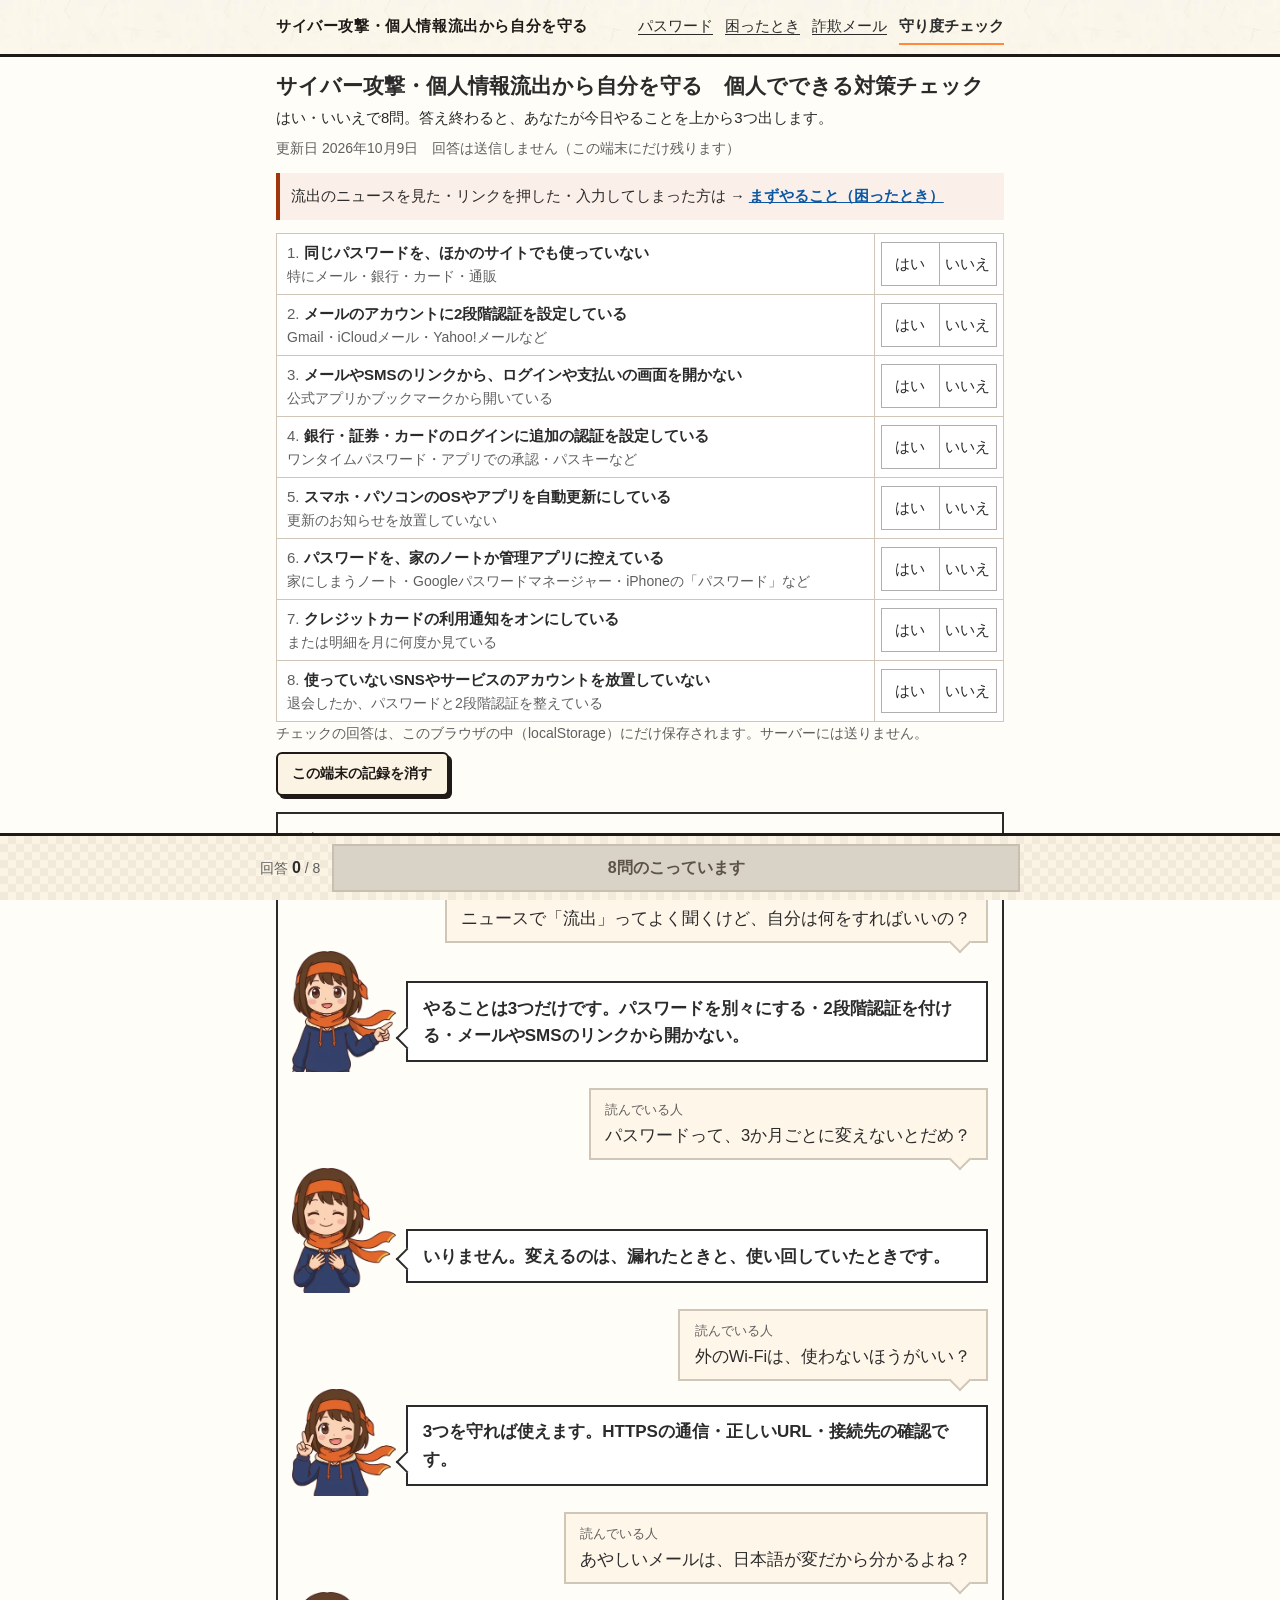
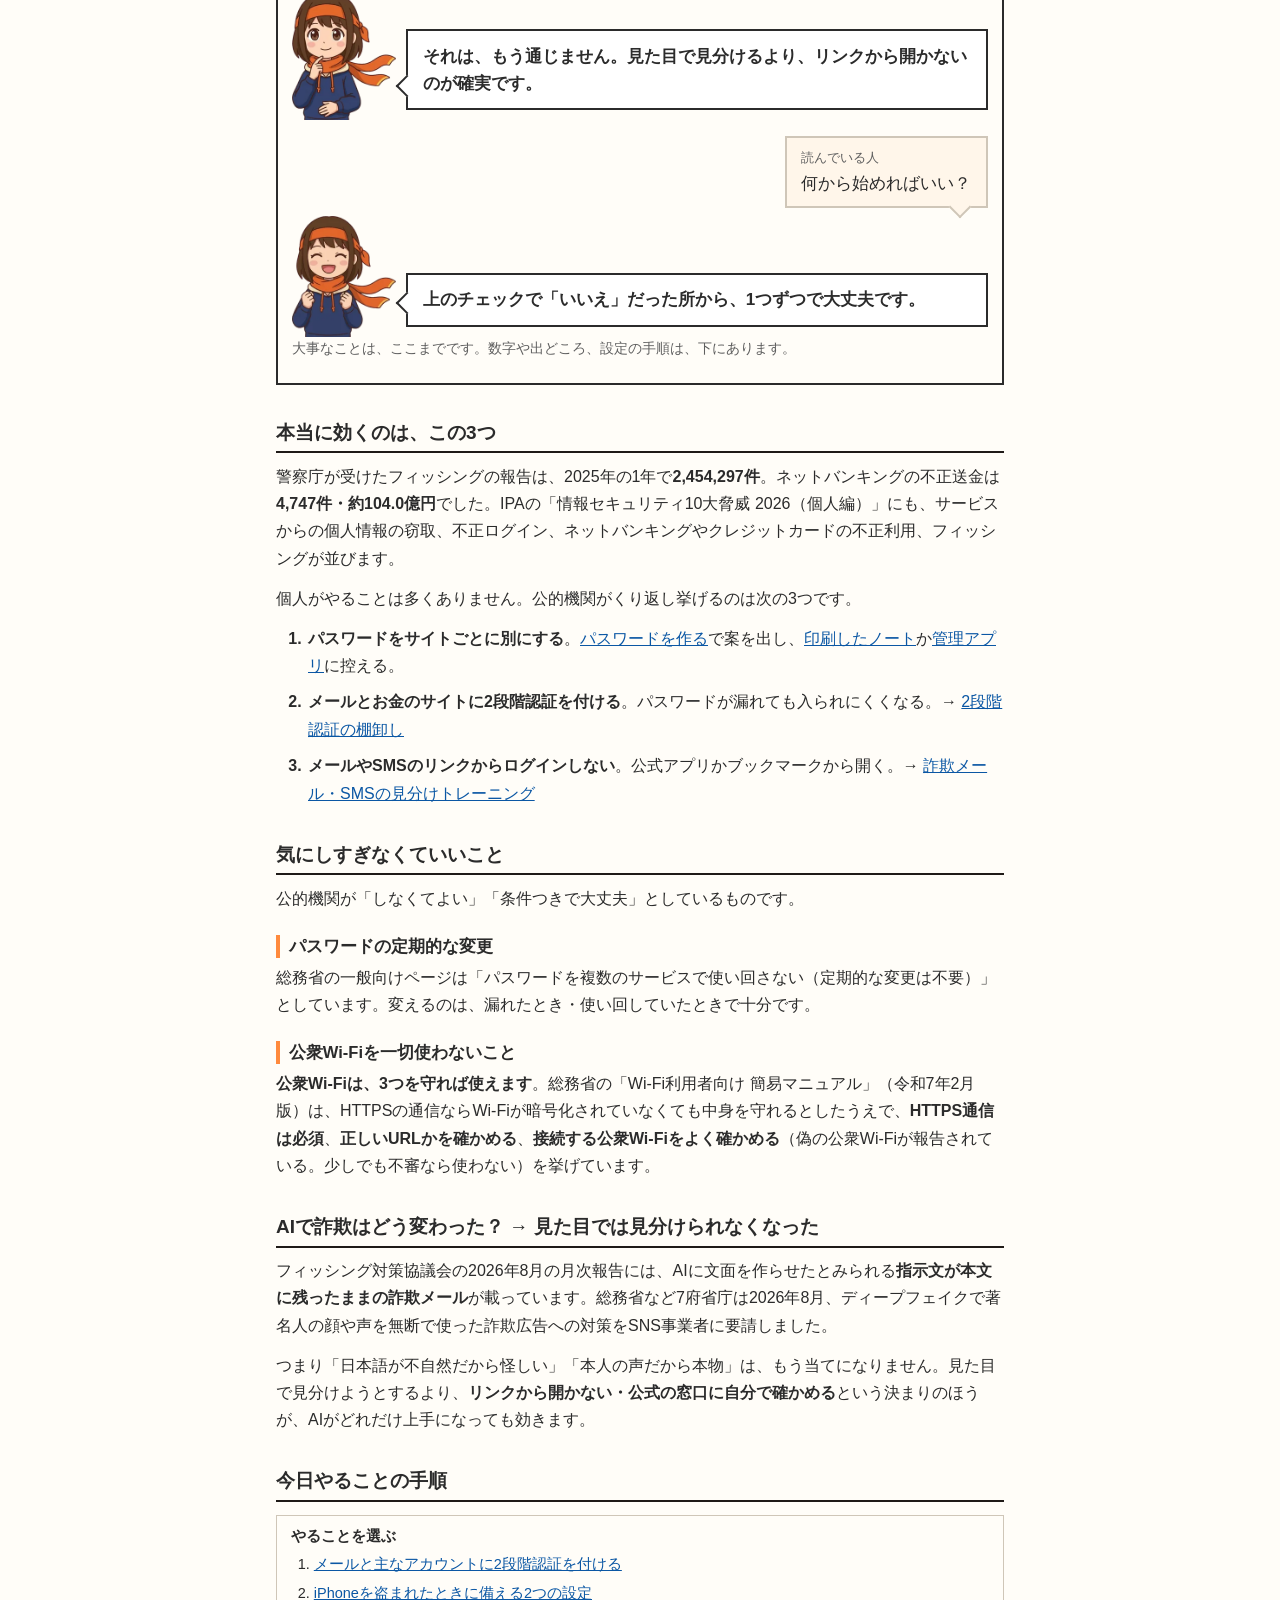
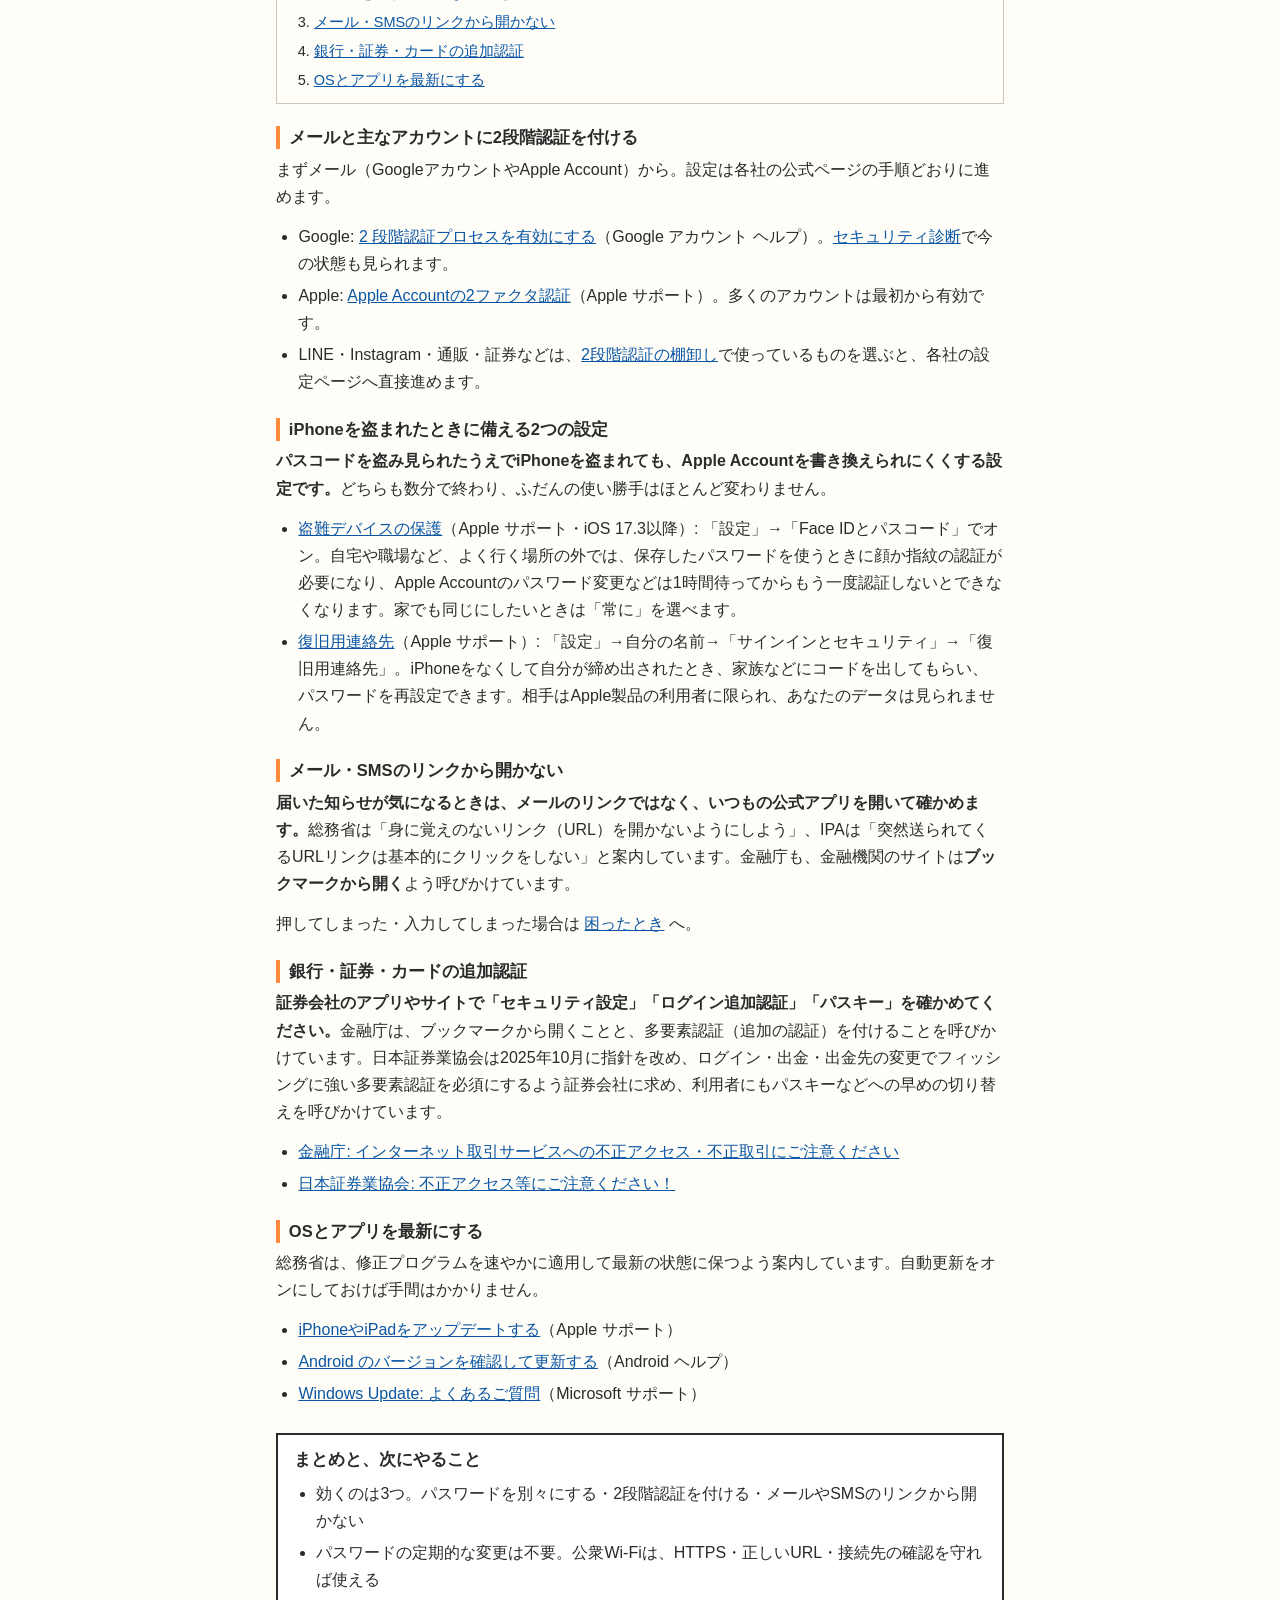
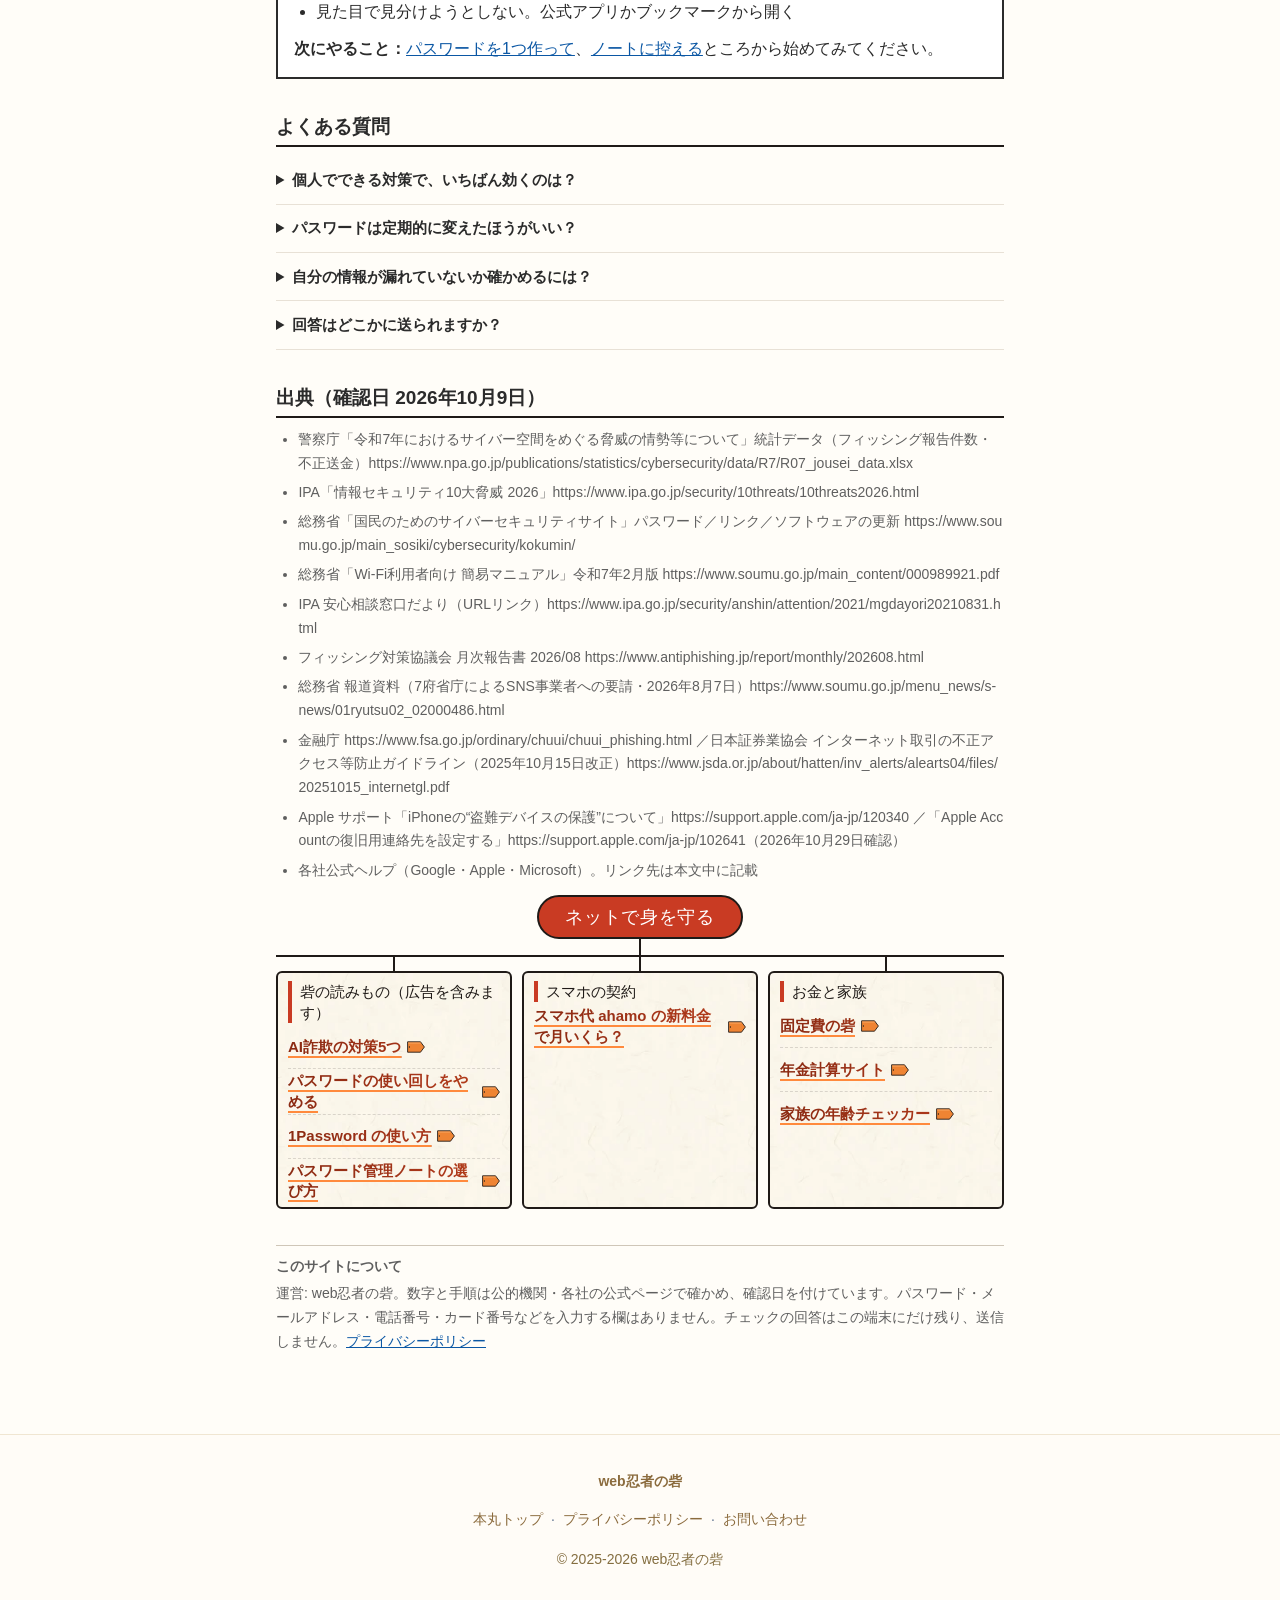
==== commit 39f93ad1: "トップと下層4ページの下に関連のk-map（砦の安全の読み物・スマホ代・お金と家族）。商品は置かない・note/tsukuruは触らない Co-Authored-By: Claude Opus 5.5" ====
--- a/index.html
+++ b/index.html
@@ -173,6 +173,8 @@
   <li>各社公式ヘルプ（Google・Apple・Microsoft）。リンク先は本文中に記載</li>
 </ul>
 
+<div class="k-map"><div class="k-map-core"><span>ネットで身を守る</span></div><div class="k-map-b"><div class="k-map-br"><p class="k-map-h">砦の読みもの（広告を含みます）</p><a class="k-link" href="https://kkpwebninja.com/blog/anzen/ai-sagi-fuan">AI詐欺の対策5つ</a><a class="k-link" href="https://kkpwebninja.com/blog/anzen/1password-hajimekata">パスワードの使い回しをやめる</a><a class="k-link" href="https://kkpwebninja.com/blog/anzen/1password-tsukaikata">1Password の使い方</a><a class="k-link" href="https://kkpwebninja.com/blog/anzen/password-note-erabikata">パスワード管理ノートの選び方</a></div><div class="k-map-br"><p class="k-map-h">スマホの契約</p><a class="k-link" href="https://kkpwebninja.com/blog/tsushin/ahamo-ryokin">スマホ代 ahamo の新料金で月いくら？</a></div><div class="k-map-br"><p class="k-map-h">お金と家族</p><a class="k-link" href="https://kotei.kkpwebninja.com/">固定費の砦</a><a class="k-link" href="https://nenkin-sim.kkpwebninja.com/">年金計算サイト</a><a class="k-link" href="https://agelist.kkpwebninja.com/">家族の年齢チェッカー</a></div></div></div>
+
 <div class="author"><b>このサイトについて</b>
 <p>運営: web忍者の砦。数字と手順は公的機関・各社の公式ページで確かめ、確認日を付けています。パスワード・メールアドレス・電話番号・カード番号などを入力する欄はありません。チェックの回答はこの端末にだけ残り、送信しません。<a href="https://privacypolicy.kkpwebninja.com/" target="_blank" rel="noopener">プライバシーポリシー</a></p></div>
 </main>
